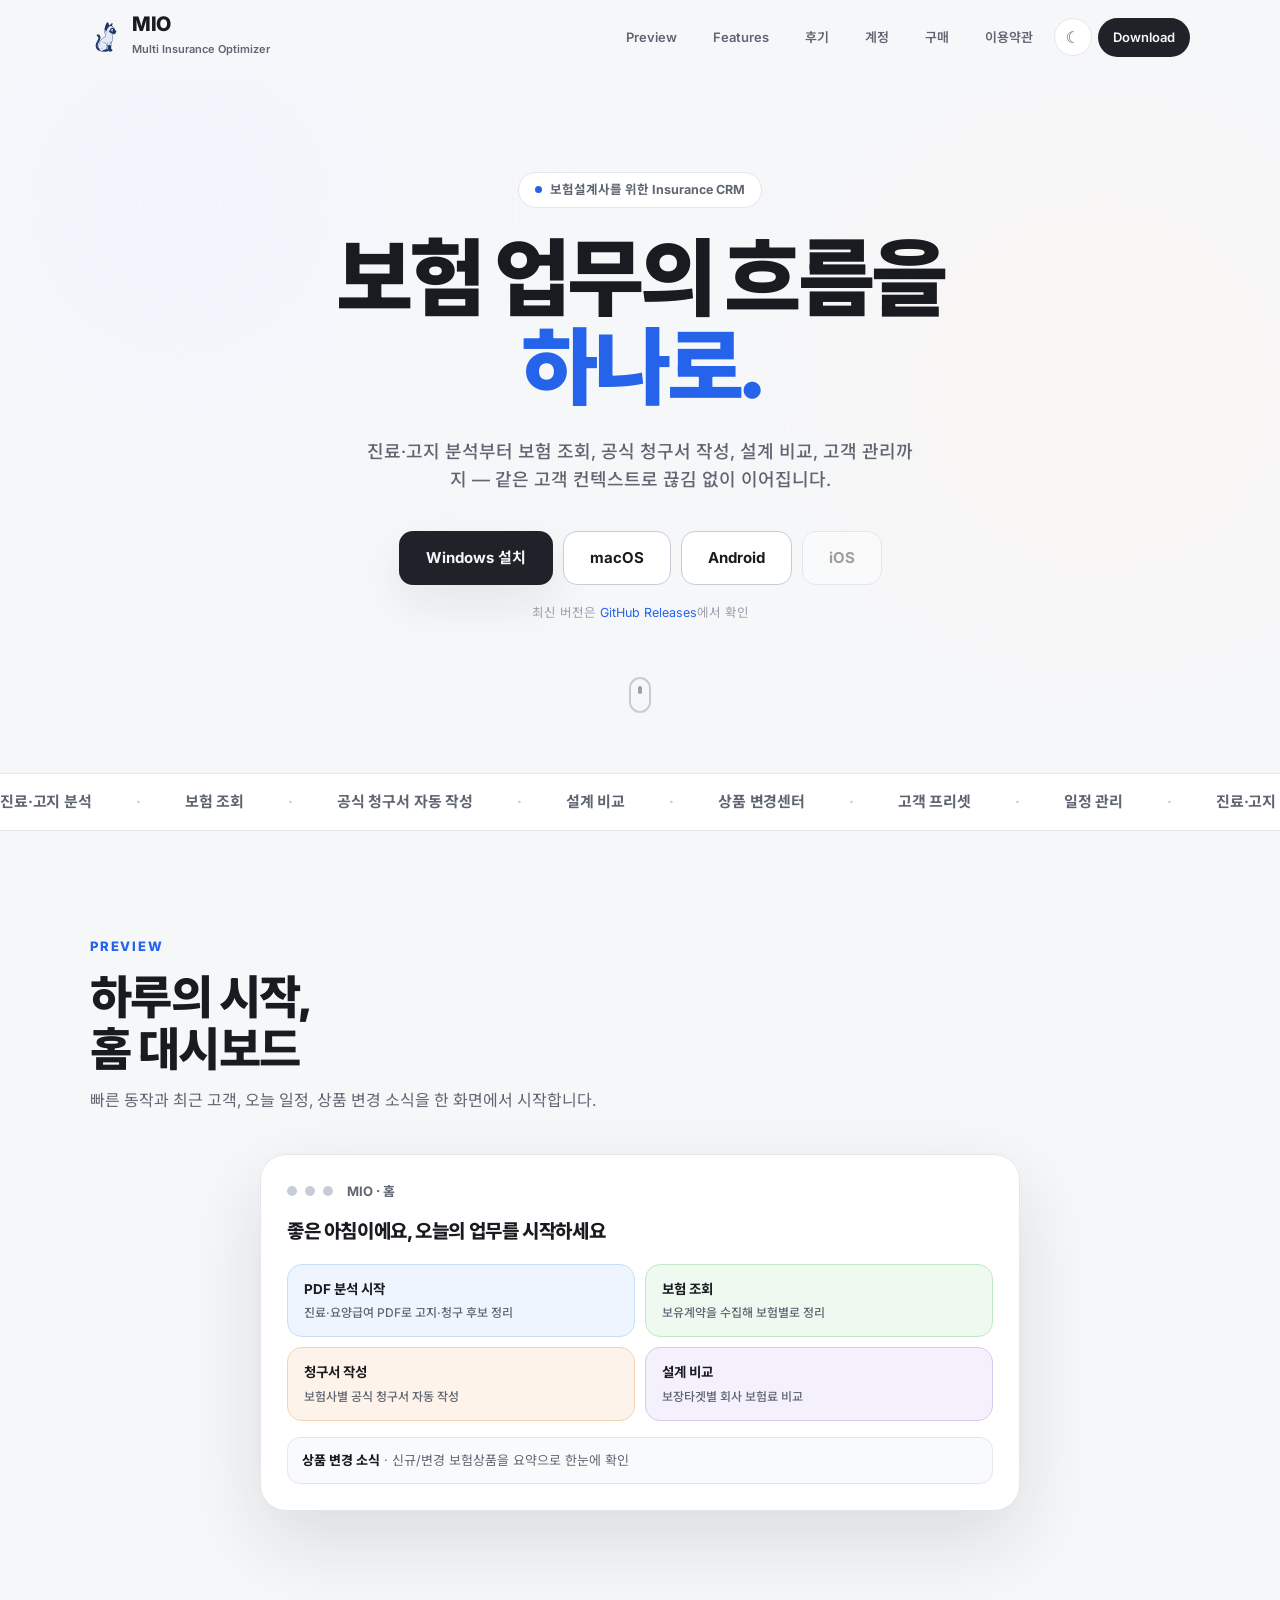
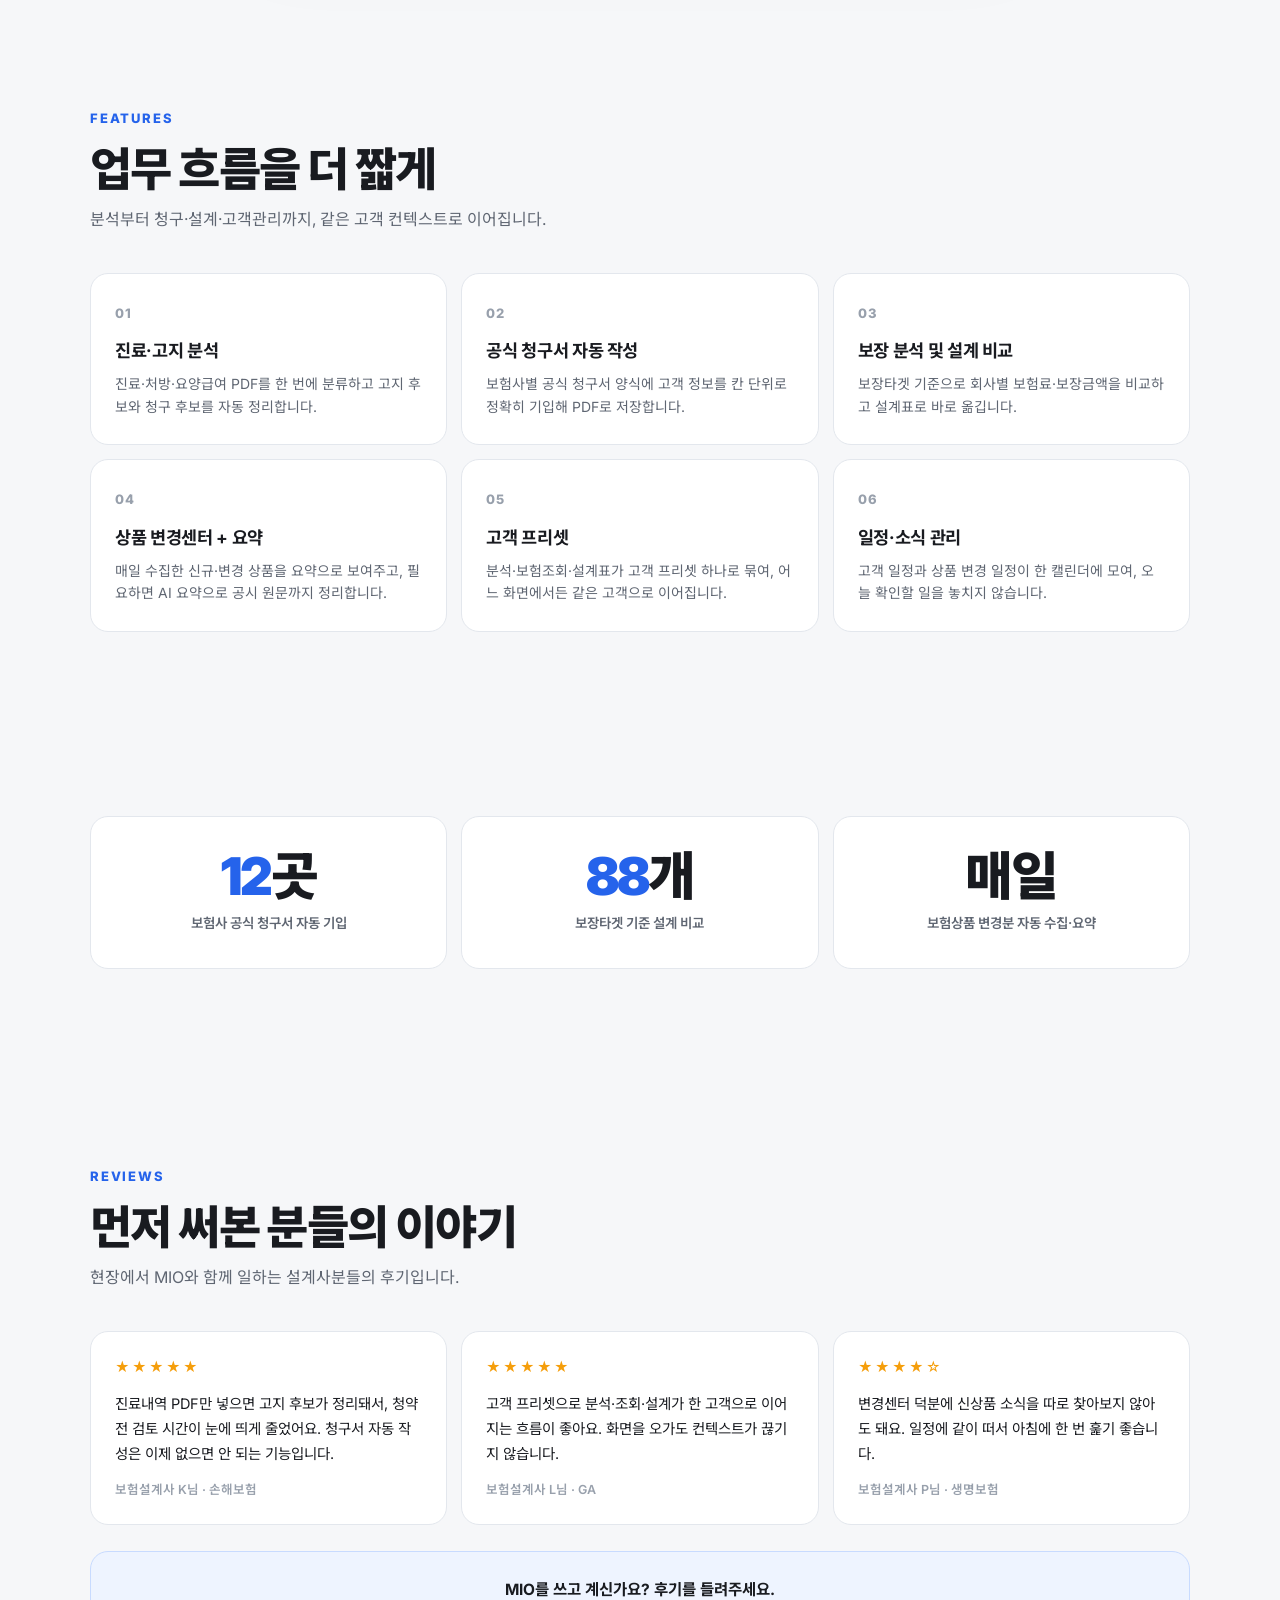
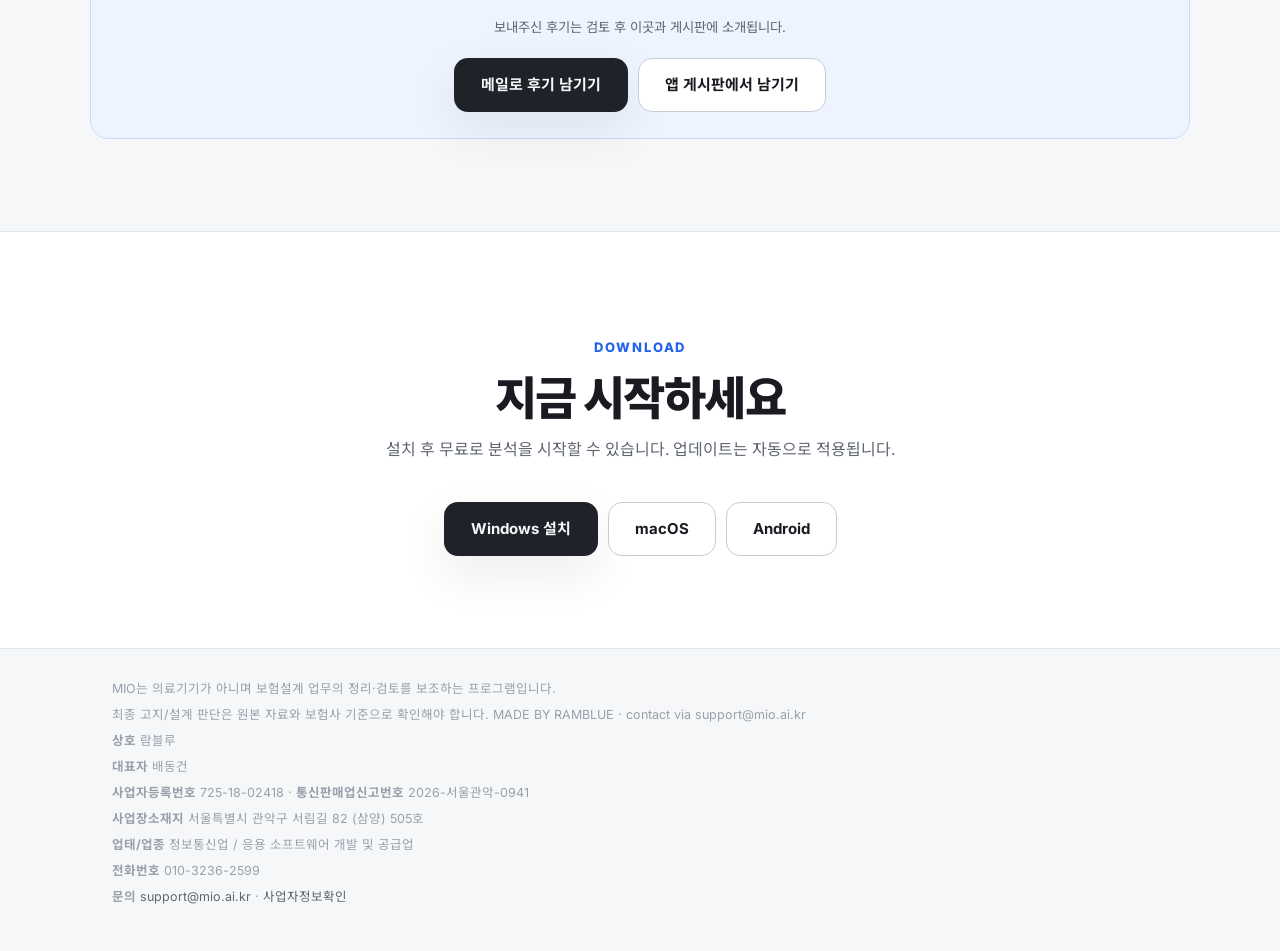
==== index.html @ 1242fa7c "Publish theme-aware MIO pages Constraint: Public GitHub Pages is served from the updates repository " ====
<!doctype html>
<html lang="ko">
<head>
  <meta charset="utf-8" />
  <meta name="viewport" content="width=device-width, initial-scale=1" />
  <title>MIO | Insurance CRM</title>
  <meta name="description" content="MIO는 고지 검토, 보험 설계, 보장 비교, 청구서 작성, 고객 관리를 하나의 흐름으로 연결합니다." />
  <meta name="theme-color" content="#f6f7f9" />
  <link rel="icon" href="assets/mio-cat.png" />
  <link rel="preconnect" href="https://fonts.googleapis.com">
  <link rel="preconnect" href="https://fonts.gstatic.com" crossorigin>
  <link href="https://fonts.googleapis.com/css2?family=Inter:wght@400;500;600;700;800;900&family=Noto+Sans+KR:wght@400;500;600;700;800;900&display=swap" rel="stylesheet">
  <script src="assets/mio-theme.js"></script>
  <style>
    :root {
      color-scheme: light;
      --bg: #f6f7f9;
      --surface: #ffffff;
      --surface2: #f9fafc;
      --line: #e3e7ed;
      --line2: #c6cdd7;
      --ink: #191b20;
      --muted: #5f6672;
      --faint: #98a0ac;
      --accent: #2563eb;
      --accent-soft: #eef4ff;
      --accent-border: #c8dbff;
      --charcoal: #1f2329;
      --charcoal-2: #343a44;
      --hero-warm: #fdf3ea;
      --mini-b1-bg: #eff5fe;
      --mini-b1-line: #c9ddf8;
      --mini-b2-bg: #eefaf0;
      --mini-b2-line: #bfe8c8;
      --mini-b3-bg: #fdf3ea;
      --mini-b3-line: #f3d3b3;
      --mini-b4-bg: #f5f1fc;
      --mini-b4-line: #d8c9f0;
      --shadow: 0 18px 48px rgba(25, 27, 32, .08);
      --shadow-lg: 0 30px 80px rgba(25, 27, 32, .12);
    }
    :root[data-theme="dark"] {
      color-scheme: dark;
      --bg: #141311;
      --surface: #1d1c19;
      --surface2: #232220;
      --line: #383631;
      --line2: #4a473f;
      --ink: #f0eee7;
      --muted: #a6a298;
      --faint: #807c72;
      --accent: #7aa7f9;
      --accent-soft: #1d2b47;
      --accent-border: #2f4a7d;
      --charcoal: #e9e7e0;
      --charcoal-2: #f5f4ef;
      --hero-warm: #36281a;
      --mini-b1-bg: #1e2c45;
      --mini-b1-line: #31518a;
      --mini-b2-bg: #1d3324;
      --mini-b2-line: #2f5c3c;
      --mini-b3-bg: #3a2b1c;
      --mini-b3-line: #6b4a26;
      --mini-b4-bg: #2b2440;
      --mini-b4-line: #483a6e;
      --shadow: 0 18px 48px rgba(0, 0, 0, .42);
      --shadow-lg: 0 30px 80px rgba(0, 0, 0, .5);
    }
    @media (prefers-color-scheme: dark) {
      :root:not([data-theme="light"]) {
        color-scheme: dark;
        --bg: #141311;
        --surface: #1d1c19;
        --surface2: #232220;
        --line: #383631;
        --line2: #4a473f;
        --ink: #f0eee7;
        --muted: #a6a298;
        --faint: #807c72;
        --accent: #7aa7f9;
        --accent-soft: #1d2b47;
        --accent-border: #2f4a7d;
        --charcoal: #e9e7e0;
        --charcoal-2: #f5f4ef;
        --hero-warm: #36281a;
        --mini-b1-bg: #1e2c45;
        --mini-b1-line: #31518a;
        --mini-b2-bg: #1d3324;
        --mini-b2-line: #2f5c3c;
        --mini-b3-bg: #3a2b1c;
        --mini-b3-line: #6b4a26;
        --mini-b4-bg: #2b2440;
        --mini-b4-line: #483a6e;
        --shadow: 0 18px 48px rgba(0, 0, 0, .42);
        --shadow-lg: 0 30px 80px rgba(0, 0, 0, .5);
      }
    }
    * { box-sizing: border-box; }
    html { scroll-behavior: smooth; }
    body {
      margin: 0;
      background: var(--bg);
      color: var(--ink);
      font-family: "Inter", "Noto Sans KR", ui-sans-serif, system-ui, -apple-system, "Segoe UI", sans-serif;
      line-height: 1.6;
      overflow-x: hidden;
    }
    .wrap { max-width: 1100px; margin: 0 auto; padding: 0 22px; }
    a { color: inherit; text-decoration: none; }
    .sr-only { position: absolute; width: 1px; height: 1px; overflow: hidden; clip: rect(0 0 0 0); }

    /* ---------- sticky nav ---------- */
    .nav-shell { position: sticky; top: 0; z-index: 50; backdrop-filter: blur(14px); background: color-mix(in srgb, var(--bg) 82%, transparent); border-bottom: 1px solid transparent; transition: border-color .25s ease; }
    .nav-shell.scrolled { border-color: var(--line); }
    .nav { display: flex; align-items: center; gap: 6px; padding: 14px 0; }
    .brand { display: flex; align-items: center; gap: 10px; margin-right: auto; }
    .brand img { width: 32px; height: 32px; border-radius: 9px; }
    .brand b { font-size: 20px; letter-spacing: -.5px; font-weight: 800; display: block; line-height: 1.05; }
    .brand small { color: var(--muted); font-size: 11px; font-weight: 600; }
    .pill { padding: 8px 14px; border-radius: 999px; font-size: 13px; font-weight: 600; color: var(--muted); border: 1px solid transparent; transition: all .15s ease; }
    .pill:hover { background: var(--surface); color: var(--ink); border-color: var(--line); }
    .pill.cta { background: var(--charcoal); color: var(--bg); }
    .pill.cta:hover { background: var(--charcoal-2); color: var(--bg); border-color: transparent; }
    .theme-toggle {
      display: inline-grid; place-items: center; width: 38px; height: 38px; border-radius: 999px;
      border: 1px solid var(--line); background: var(--surface); color: var(--muted);
      font: inherit; font-size: 16px; line-height: 1; cursor: pointer;
      transition: transform .15s ease, border-color .15s ease, color .15s ease, background .15s ease;
    }
    .theme-toggle:hover { transform: translateY(-1px); border-color: var(--accent); color: var(--accent); }
    .theme-toggle-sun { display: none; }
    .theme-toggle-moon { display: inline; }
    :root[data-theme-resolved="dark"] .theme-toggle-sun { display: inline; }
    :root[data-theme-resolved="dark"] .theme-toggle-moon { display: none; }

    /* ---------- hero ---------- */
    .hero { position: relative; padding: 96px 0 60px; text-align: center; }
    .hero::before, .hero::after {
      content: ""; position: absolute; border-radius: 999px; filter: blur(90px); opacity: .5; pointer-events: none; z-index: -1;
    }
    .hero::before { width: 420px; height: 420px; background: var(--accent-soft); top: -80px; left: -120px; }
    .hero::after { width: 380px; height: 380px; background: var(--hero-warm); right: -100px; top: 120px; }
    .eyebrow {
      display: inline-flex; align-items: center; gap: 8px; padding: 7px 16px; border-radius: 999px;
      background: var(--surface); border: 1px solid var(--line); color: var(--muted); font-size: 12.5px; font-weight: 700;
      margin-bottom: 26px;
    }
    .eyebrow .dot { width: 7px; height: 7px; border-radius: 999px; background: var(--accent); }
    .hero h1 {
      margin: 0; font-size: clamp(44px, 7.6vw, 84px); line-height: 1.06; letter-spacing: -.045em; font-weight: 900;
    }
    .hero h1 .accent { color: var(--accent); }
    .hero .sub { margin: 26px auto 0; max-width: 560px; color: var(--muted); font-size: clamp(15px, 2vw, 18px); font-weight: 500; }
    .cta-row { display: flex; flex-wrap: wrap; gap: 10px; justify-content: center; margin-top: 36px; }
    .btn {
      display: inline-flex; align-items: center; gap: 8px; padding: 14px 26px; border-radius: 14px;
      font-weight: 700; font-size: 15px; border: 1px solid transparent;
      transition: transform .15s ease, background .15s ease, border-color .15s ease, color .15s ease, box-shadow .15s ease;
    }
    .btn:hover { transform: translateY(-2px); }
    .btn:active { transform: translateY(0); }
    .btn.primary { background: var(--charcoal); color: var(--bg); box-shadow: var(--shadow); }
    .btn.primary:hover { background: var(--charcoal-2); }
    .btn.secondary { background: var(--surface); color: var(--ink); border-color: var(--line2); }
    .btn.secondary:hover { border-color: var(--accent); color: var(--accent); }
    .btn.disabled { opacity: .4; pointer-events: none; }
    .version { margin-top: 18px; font-size: 12.5px; color: var(--faint); }
    .version a { color: var(--accent); }
    .scroll-hint { margin: 54px auto 0; width: 22px; height: 36px; border: 2px solid var(--line2); border-radius: 12px; position: relative; }
    .scroll-hint::after { content: ""; position: absolute; left: 50%; top: 7px; width: 4px; height: 8px; margin-left: -2px; border-radius: 4px; background: var(--faint); animation: scrollnudge 1.8s ease-in-out infinite; }
    @keyframes scrollnudge { 0%, 100% { transform: translateY(0); opacity: 1; } 60% { transform: translateY(10px); opacity: .2; } }

    /* ---------- marquee ---------- */
    .marquee { border-block: 1px solid var(--line); padding: 16px 0; overflow: hidden; background: var(--surface); }
    .marquee-track { display: flex; gap: 44px; width: max-content; animation: marquee 26s linear infinite; }
    .marquee span { font-size: 15px; font-weight: 700; color: var(--muted); white-space: nowrap; letter-spacing: -.01em; }
    .marquee span::after { content: "·"; margin-left: 44px; color: var(--line2); }
    @keyframes marquee { to { transform: translateX(-50%); } }

    /* ---------- preview ---------- */
    .section { padding: 92px 0; }
    .kicker { font-size: 13px; font-weight: 800; color: var(--accent); letter-spacing: .14em; text-transform: uppercase; margin-bottom: 14px; }
    .section h2 { margin: 0 0 12px; font-size: clamp(30px, 4.4vw, 46px); letter-spacing: -.035em; line-height: 1.14; font-weight: 850; }
    .section .lede { margin: 0 0 40px; color: var(--muted); font-size: 16px; max-width: 600px; }
    .preview-card {
      background: var(--surface); border: 1px solid var(--line); border-radius: 26px;
      box-shadow: var(--shadow-lg); padding: 26px; display: grid; gap: 16px;
      max-width: 760px; margin: 0 auto;
      transition: transform .4s cubic-bezier(.2,.8,.2,1);
    }
    .preview-card:hover { transform: translateY(-6px) rotate(-.3deg); }
    .preview-head { display: flex; align-items: center; gap: 8px; }
    .preview-head .dot { width: 10px; height: 10px; border-radius: 999px; background: var(--line2); }
    .preview-head .title { margin-left: 6px; font-size: 13px; font-weight: 700; color: var(--muted); }
    .preview-greeting { font-size: 19px; font-weight: 800; letter-spacing: -.02em; }
    .preview-grid { display: grid; grid-template-columns: 1fr 1fr; gap: 10px; }
    @media (max-width: 620px) { .preview-grid { grid-template-columns: 1fr; } }
    .mini-card { border-radius: 15px; border: 1px solid var(--line); padding: 14px 16px; font-size: 13.5px; font-weight: 700; background: var(--surface2); }
    .mini-card span { display: block; margin-top: 3px; font-size: 12px; font-weight: 500; color: var(--muted); }
    .mini-card.b1 { background: var(--mini-b1-bg); border-color: var(--mini-b1-line); }
    .mini-card.b2 { background: var(--mini-b2-bg); border-color: var(--mini-b2-line); }
    .mini-card.b3 { background: var(--mini-b3-bg); border-color: var(--mini-b3-line); }
    .mini-card.b4 { background: var(--mini-b4-bg); border-color: var(--mini-b4-line); }
    .preview-news { border-radius: 13px; border: 1px solid var(--line); background: var(--surface2); padding: 12px 14px; font-size: 13px; color: var(--muted); }
    .preview-news b { color: var(--ink); font-weight: 750; }

    /* ---------- features ---------- */
    .grid { display: grid; grid-template-columns: repeat(3, 1fr); gap: 14px; }
    @media (max-width: 880px) { .grid { grid-template-columns: 1fr; } }
    .card {
      background: var(--surface); border: 1px solid var(--line); border-radius: 18px; padding: 26px 24px;
      transition: border-color .2s ease, transform .25s ease, box-shadow .25s ease;
    }
    .card:hover { border-color: var(--accent-border); transform: translateY(-5px); box-shadow: var(--shadow); }
    .card .num { font-size: 13px; font-weight: 800; color: var(--faint); letter-spacing: .08em; }
    .card h3 { margin: 12px 0 8px; font-size: 17.5px; letter-spacing: -.02em; }
    .card p { margin: 0; color: var(--muted); font-size: 14px; }

    /* ---------- stats ---------- */
    .stats { display: grid; grid-template-columns: repeat(3, 1fr); gap: 14px; text-align: center; }
    @media (max-width: 720px) { .stats { grid-template-columns: 1fr; } }
    .stat { background: var(--surface); border: 1px solid var(--line); border-radius: 18px; padding: 34px 20px; }
    .stat b { display: block; font-size: clamp(36px, 5vw, 52px); font-weight: 900; letter-spacing: -.04em; line-height: 1; }
    .stat b em { font-style: normal; color: var(--accent); }
    .stat span { display: block; margin-top: 10px; color: var(--muted); font-size: 13.5px; font-weight: 600; }

    /* ---------- reviews ---------- */
    .reviews { display: grid; grid-template-columns: repeat(3, 1fr); gap: 14px; }
    @media (max-width: 880px) { .reviews { grid-template-columns: 1fr; } }
    .review {
      background: var(--surface); border: 1px solid var(--line); border-radius: 18px; padding: 24px;
      display: flex; flex-direction: column; gap: 14px;
      transition: transform .25s ease, border-color .2s ease;
    }
    .review:hover { transform: translateY(-4px); border-color: var(--accent-border); }
    .review .stars { color: #f59e0b; font-size: 14px; letter-spacing: 2px; }
    .review p { margin: 0; font-size: 14.5px; line-height: 1.7; }
    .review .who { margin-top: auto; color: var(--faint); font-size: 12.5px; font-weight: 600; }
    .review-cta {
      margin-top: 26px; display: flex; flex-wrap: wrap; gap: 10px; align-items: center; justify-content: center;
      background: var(--accent-soft); border: 1px solid var(--accent-border); border-radius: 18px; padding: 26px;
      text-align: center;
    }
    .review-cta p { width: 100%; margin: 0 0 4px; font-weight: 700; font-size: 15.5px; }
    .review-cta small { width: 100%; color: var(--muted); margin-bottom: 10px; }

    /* ---------- download ---------- */
    .download { text-align: center; background: var(--surface); border-block: 1px solid var(--line); }

    footer { padding: 30px 0 44px; }
    .foot { display: grid; gap: 6px; color: var(--faint); font-size: 12.5px; }
    .foot a { color: var(--muted); }
    .foot a:hover { color: var(--accent); }

    /* ---------- scroll reveal ---------- */
    .reveal { opacity: 0; transform: translateY(26px); transition: opacity .7s cubic-bezier(.2,.7,.2,1), transform .7s cubic-bezier(.2,.7,.2,1); transition-delay: var(--d, 0s); }
    .reveal.shown { opacity: 1; transform: none; }
    @media (prefers-reduced-motion: reduce) {
      .reveal { opacity: 1; transform: none; transition: none; }
      .marquee-track { animation: none; }
      .scroll-hint::after { animation: none; }
      html { scroll-behavior: auto; }
    }
  </style>
</head>
<body>
  <div class="nav-shell" id="navShell">
    <nav class="nav wrap" aria-label="주요 메뉴">
      <div class="brand">
        <img src="assets/mio-cat.png" alt="MIO 아이콘" />
        <div><b>MIO</b><small>Multi Insurance Optimizer</small></div>
      </div>
      <a class="pill" href="#preview">Preview</a>
      <a class="pill" href="#features">Features</a>
      <a class="pill" href="#reviews">후기</a>
      <a class="pill" href="account/">계정</a>
      <a class="pill" href="purchase/">구매</a>
      <a class="pill" href="terms/">이용약관</a>
      <button class="theme-toggle" type="button" data-theme-toggle aria-label="테마 전환" title="테마 전환"><span class="theme-toggle-sun" aria-hidden="true">☀</span><span class="theme-toggle-moon" aria-hidden="true">☾</span></button>
      <a class="pill cta" href="#download">Download</a>
    </nav>
  </div>

  <header class="hero wrap">
    <div class="eyebrow reveal"><span class="dot"></span>보험설계사를 위한 Insurance CRM</div>
    <h1 class="reveal" style="--d:.08s">보험 업무의 흐름을<br/><span class="accent">하나로.</span></h1>
    <p class="sub reveal" style="--d:.16s">진료·고지 분석부터 보험 조회, 공식 청구서 작성, 설계 비교, 고객 관리까지 —
      같은 고객 컨텍스트로 끊김 없이 이어집니다.</p>
    <div class="cta-row reveal" style="--d:.24s" aria-label="설치 버튼">
      <a id="winDownload" class="btn primary" href="https://github.com/donggeonbae/multi-insurance-optimizer-updates/releases/latest/download/MIO_Setup.exe">Windows 설치</a>
      <a id="macDownload" class="btn secondary" href="https://github.com/donggeonbae/multi-insurance-optimizer-updates/releases/latest/download/MIO_macOS_Setup_v1.6.0.pkg">macOS</a>
      <a id="androidDownload" class="btn secondary" href="https://github.com/donggeonbae/multi-insurance-optimizer-updates/releases/latest/download/MIO_Android_v1.7.1.apk" aria-label="Android 앱 설치" title="Android 앱 설치">Android</a>
      <a id="iosDownload" class="btn secondary disabled" href="#" aria-disabled="true" aria-label="iOS 앱 준비중" title="iOS 앱은 준비 중입니다">iOS<span class="sr-only">iOS 앱 준비중</span></a>
    </div>
    <p class="version reveal" style="--d:.3s" id="versionLabel">최신 버전 확인 중…</p>
    <div class="scroll-hint reveal" style="--d:.4s" aria-hidden="true"></div>
  </header>

  <div class="marquee" aria-hidden="true">
    <div class="marquee-track" id="marqueeTrack">
      <span>진료·고지 분석</span><span>보험 조회</span><span>공식 청구서 자동 작성</span><span>설계 비교</span><span>상품 변경센터</span><span>고객 프리셋</span><span>일정 관리</span>
    </div>
  </div>

  <section class="section wrap" id="preview">
    <p class="kicker reveal">Preview</p>
    <h2 class="reveal" style="--d:.06s">하루의 시작,<br/>홈 대시보드</h2>
    <p class="lede reveal" style="--d:.12s">빠른 동작과 최근 고객, 오늘 일정, 상품 변경 소식을 한 화면에서 시작합니다.</p>
    <div class="preview-card reveal" style="--d:.18s" aria-hidden="true">
      <div class="preview-head">
        <span class="dot"></span><span class="dot"></span><span class="dot"></span>
        <span class="title">MIO · 홈</span>
      </div>
      <div class="preview-greeting">좋은 아침이에요, 오늘의 업무를 시작하세요</div>
      <div class="preview-grid">
        <div class="mini-card b1">PDF 분석 시작<span>진료·요양급여 PDF로 고지·청구 후보 정리</span></div>
        <div class="mini-card b2">보험 조회<span>보유계약을 수집해 보험별로 정리</span></div>
        <div class="mini-card b3">청구서 작성<span>보험사별 공식 청구서 자동 작성</span></div>
        <div class="mini-card b4">설계 비교<span>보장타겟별 회사 보험료 비교</span></div>
      </div>
      <div class="preview-news"><b>상품 변경 소식</b> · 신규/변경 보험상품을 요약으로 한눈에 확인</div>
    </div>
  </section>

  <section class="section wrap" id="features">
    <p class="kicker reveal">Features</p>
    <h2 class="reveal" style="--d:.06s">업무 흐름을 더 짧게</h2>
    <p class="lede reveal" style="--d:.12s">분석부터 청구·설계·고객관리까지, 같은 고객 컨텍스트로 이어집니다.</p>
    <div class="grid">
      <article class="card reveal">
        <span class="num">01</span>
        <h3>진료·고지 분석</h3>
        <p>진료·처방·요양급여 PDF를 한 번에 분류하고 고지 후보와 청구 후보를 자동 정리합니다.</p>
      </article>
      <article class="card reveal" style="--d:.08s">
        <span class="num">02</span>
        <h3>공식 청구서 자동 작성</h3>
        <p>보험사별 공식 청구서 양식에 고객 정보를 칸 단위로 정확히 기입해 PDF로 저장합니다.</p>
      </article>
      <article class="card reveal" style="--d:.16s">
        <span class="num">03</span>
        <h3>보장 분석 및 설계 비교</h3>
        <p>보장타겟 기준으로 회사별 보험료·보장금액을 비교하고 설계표로 바로 옮깁니다.</p>
      </article>
      <article class="card reveal">
        <span class="num">04</span>
        <h3>상품 변경센터 + 요약</h3>
        <p>매일 수집한 신규·변경 상품을 요약으로 보여주고, 필요하면 AI 요약으로 공시 원문까지 정리합니다.</p>
      </article>
      <article class="card reveal" style="--d:.08s">
        <span class="num">05</span>
        <h3>고객 프리셋</h3>
        <p>분석·보험조회·설계표가 고객 프리셋 하나로 묶여, 어느 화면에서든 같은 고객으로 이어집니다.</p>
      </article>
      <article class="card reveal" style="--d:.16s">
        <span class="num">06</span>
        <h3>일정·소식 관리</h3>
        <p>고객 일정과 상품 변경 일정이 한 캘린더에 모여, 오늘 확인할 일을 놓치지 않습니다.</p>
      </article>
    </div>
  </section>

  <section class="section wrap">
    <div class="stats">
      <div class="stat reveal"><b><em data-count="12">0</em>곳</b><span>보험사 공식 청구서 자동 기입</span></div>
      <div class="stat reveal" style="--d:.1s"><b><em data-count="89">0</em>개</b><span>보장타겟 기준 설계 비교</span></div>
      <div class="stat reveal" style="--d:.2s"><b>매일</b><span>보험상품 변경분 자동 수집·요약</span></div>
    </div>
  </section>

  <section class="section wrap" id="reviews">
    <p class="kicker reveal">Reviews</p>
    <h2 class="reveal" style="--d:.06s">먼저 써본 분들의 이야기</h2>
    <p class="lede reveal" style="--d:.12s">현장에서 MIO와 함께 일하는 설계사분들의 후기입니다.</p>
    <div class="reviews">
      <article class="review reveal">
        <div class="stars" aria-label="별점 5점">★★★★★</div>
        <p>진료내역 PDF만 넣으면 고지 후보가 정리돼서, 청약 전 검토 시간이 눈에 띄게 줄었어요. 청구서 자동 작성은 이제 없으면 안 되는 기능입니다.</p>
        <div class="who">보험설계사 K님 · 손해보험</div>
      </article>
      <article class="review reveal" style="--d:.08s">
        <div class="stars" aria-label="별점 5점">★★★★★</div>
        <p>고객 프리셋으로 분석·조회·설계가 한 고객으로 이어지는 흐름이 좋아요. 화면을 오가도 컨텍스트가 끊기지 않습니다.</p>
        <div class="who">보험설계사 L님 · GA</div>
      </article>
      <article class="review reveal" style="--d:.16s">
        <div class="stars" aria-label="별점 4점">★★★★☆</div>
        <p>변경센터 덕분에 신상품 소식을 따로 찾아보지 않아도 돼요. 일정에 같이 떠서 아침에 한 번 훑기 좋습니다.</p>
        <div class="who">보험설계사 P님 · 생명보험</div>
      </article>
    </div>
    <div class="review-cta reveal" style="--d:.1s">
      <p>MIO를 쓰고 계신가요? 후기를 들려주세요.</p>
      <small>보내주신 후기는 검토 후 이곳과 게시판에 소개됩니다.</small>
      <a class="btn primary" href="mailto:support@mio.ai.kr?subject=%5BMIO%20%ED%9B%84%EA%B8%B0%5D&body=MIO%20%EC%82%AC%EC%9A%A9%20%ED%9B%84%EA%B8%B0%EB%A5%BC%20%EB%82%A8%EA%B2%A8%EC%A3%BC%EC%84%B8%EC%9A%94.%0A%0A-%20%EB%B3%84%EC%A0%90(5%EC%A0%90%20%EB%A7%8C%EC%A0%90)%3A%20%0A-%20%EC%A2%8B%EC%95%98%EB%8D%98%20%EC%A0%90%3A%20%0A-%20%EC%95%84%EC%89%AC%EC%9A%B4%20%EC%A0%90%3A%20">메일로 후기 남기기</a>
      <a class="btn secondary" href="account/">앱 게시판에서 남기기</a>
    </div>
  </section>

  <section class="section download" id="download">
    <div class="wrap">
      <p class="kicker reveal">Download</p>
      <h2 class="reveal" style="--d:.06s">지금 시작하세요</h2>
      <p class="lede reveal" style="--d:.12s; margin-left:auto; margin-right:auto;">설치 후 무료로 분석을 시작할 수 있습니다. 업데이트는 자동으로 적용됩니다.</p>
      <div class="cta-row reveal" style="--d:.18s">
        <a class="btn primary" href="https://github.com/donggeonbae/multi-insurance-optimizer-updates/releases/latest/download/MIO_Setup.exe">Windows 설치</a>
        <a class="btn secondary" href="https://github.com/donggeonbae/multi-insurance-optimizer-updates/releases/latest/download/MIO_macOS_Setup_v1.6.0.pkg">macOS</a>
        <a class="btn secondary" href="https://github.com/donggeonbae/multi-insurance-optimizer-updates/releases/latest/download/MIO_Android_v1.7.1.apk">Android</a>
      </div>
    </div>
  </section>

  <footer>
    <div class="wrap foot">
      <span>MIO는 의료기기가 아니며 보험설계 업무의 정리·검토를 보조하는 프로그램입니다.</span>
      <span>최종 고지/설계 판단은 원본 자료와 보험사 기준으로 확인해야 합니다. MADE BY RAMBLUE · contact via support@mio.ai.kr</span>
      <span><strong>상호</strong> 람블루</span>
      <span><strong>대표자</strong> 배동건</span>
      <span><strong>사업자등록번호</strong> 725-18-02418 · <strong>통신판매업신고번호</strong> 2026-서울관악-0941</span>
      <span><strong>사업장소재지</strong> 서울특별시 관악구 서림길 82 (삼양) 505호</span>
      <span><strong>업태/업종</strong> 정보통신업 / 응용 소프트웨어 개발 및 공급업</span>
      <span><strong>전화번호</strong> 010-3236-2599</span>
      <span><strong>문의</strong> <a href="mailto:support@mio.ai.kr">support@mio.ai.kr</a> · <a href="https://www.ftc.go.kr/bizCommPop.do?wrkr_no=7251802418" target="_blank" rel="noopener">사업자정보확인</a></span>
    </div>
  </footer>

  <script>
    // sticky nav border on scroll
    const navShell = document.getElementById("navShell");
    addEventListener("scroll", () => navShell.classList.toggle("scrolled", scrollY > 8), { passive: true });

    // duplicate marquee content for a seamless loop
    const track = document.getElementById("marqueeTrack");
    track.innerHTML += track.innerHTML;

    // reveal on scroll
    const io = new IntersectionObserver((entries) => {
      for (const entry of entries) {
        if (entry.isIntersecting) { entry.target.classList.add("shown"); io.unobserve(entry.target); }
      }
    }, { threshold: 0.12 });
    document.querySelectorAll(".reveal").forEach((el) => io.observe(el));

    // count-up stats
    const counterIo = new IntersectionObserver((entries) => {
      for (const entry of entries) {
        if (!entry.isIntersecting) continue;
        counterIo.unobserve(entry.target);
        const el = entry.target;
        const target = Number(el.dataset.count || "0");
        const t0 = performance.now();
        const dur = 900;
        const tick = (t) => {
          const k = Math.min(1, (t - t0) / dur);
          el.textContent = String(Math.round(target * (1 - Math.pow(1 - k, 3))));
          if (k < 1) requestAnimationFrame(tick);
        };
        requestAnimationFrame(tick);
      }
    }, { threshold: 0.6 });
    document.querySelectorAll("[data-count]").forEach((el) => counterIo.observe(el));

    async function hydrateVersion() {
      try {
        const res = await fetch("https://github.com/donggeonbae/multi-insurance-optimizer-updates/releases/latest/download/update_manifest.json", { cache: "no-store" });
        if (!res.ok) throw new Error("manifest unavailable");
        const manifest = await res.json();
        document.getElementById("versionLabel").textContent = `최신 버전 v${manifest.version}`;
        if (manifest.installer_url) document.getElementById("winDownload").href = manifest.installer_url;
        if (manifest.mac_installer_url) document.getElementById("macDownload").href = manifest.mac_installer_url;
        if (manifest.android_apk_url) document.getElementById("androidDownload").href = manifest.android_apk_url;
        if (manifest.ios_app_url) {
          const iosDownload = document.getElementById("iosDownload");
          iosDownload.href = manifest.ios_app_url;
          iosDownload.setAttribute("aria-label", "iOS 앱 설치");
          iosDownload.title = "iOS 앱 설치";
          const iosLabel = iosDownload.querySelector(".sr-only");
          if (iosLabel) iosLabel.textContent = "iOS 앱 설치";
          iosDownload.classList.remove("disabled");
          iosDownload.removeAttribute("aria-disabled");
        }
      } catch (err) {
        document.getElementById("versionLabel").innerHTML = '최신 버전은 <a href="https://github.com/donggeonbae/multi-insurance-optimizer-updates/releases/latest">GitHub Releases</a>에서 확인';
      }
    }
    hydrateVersion();
  </script>
</body>
</html>
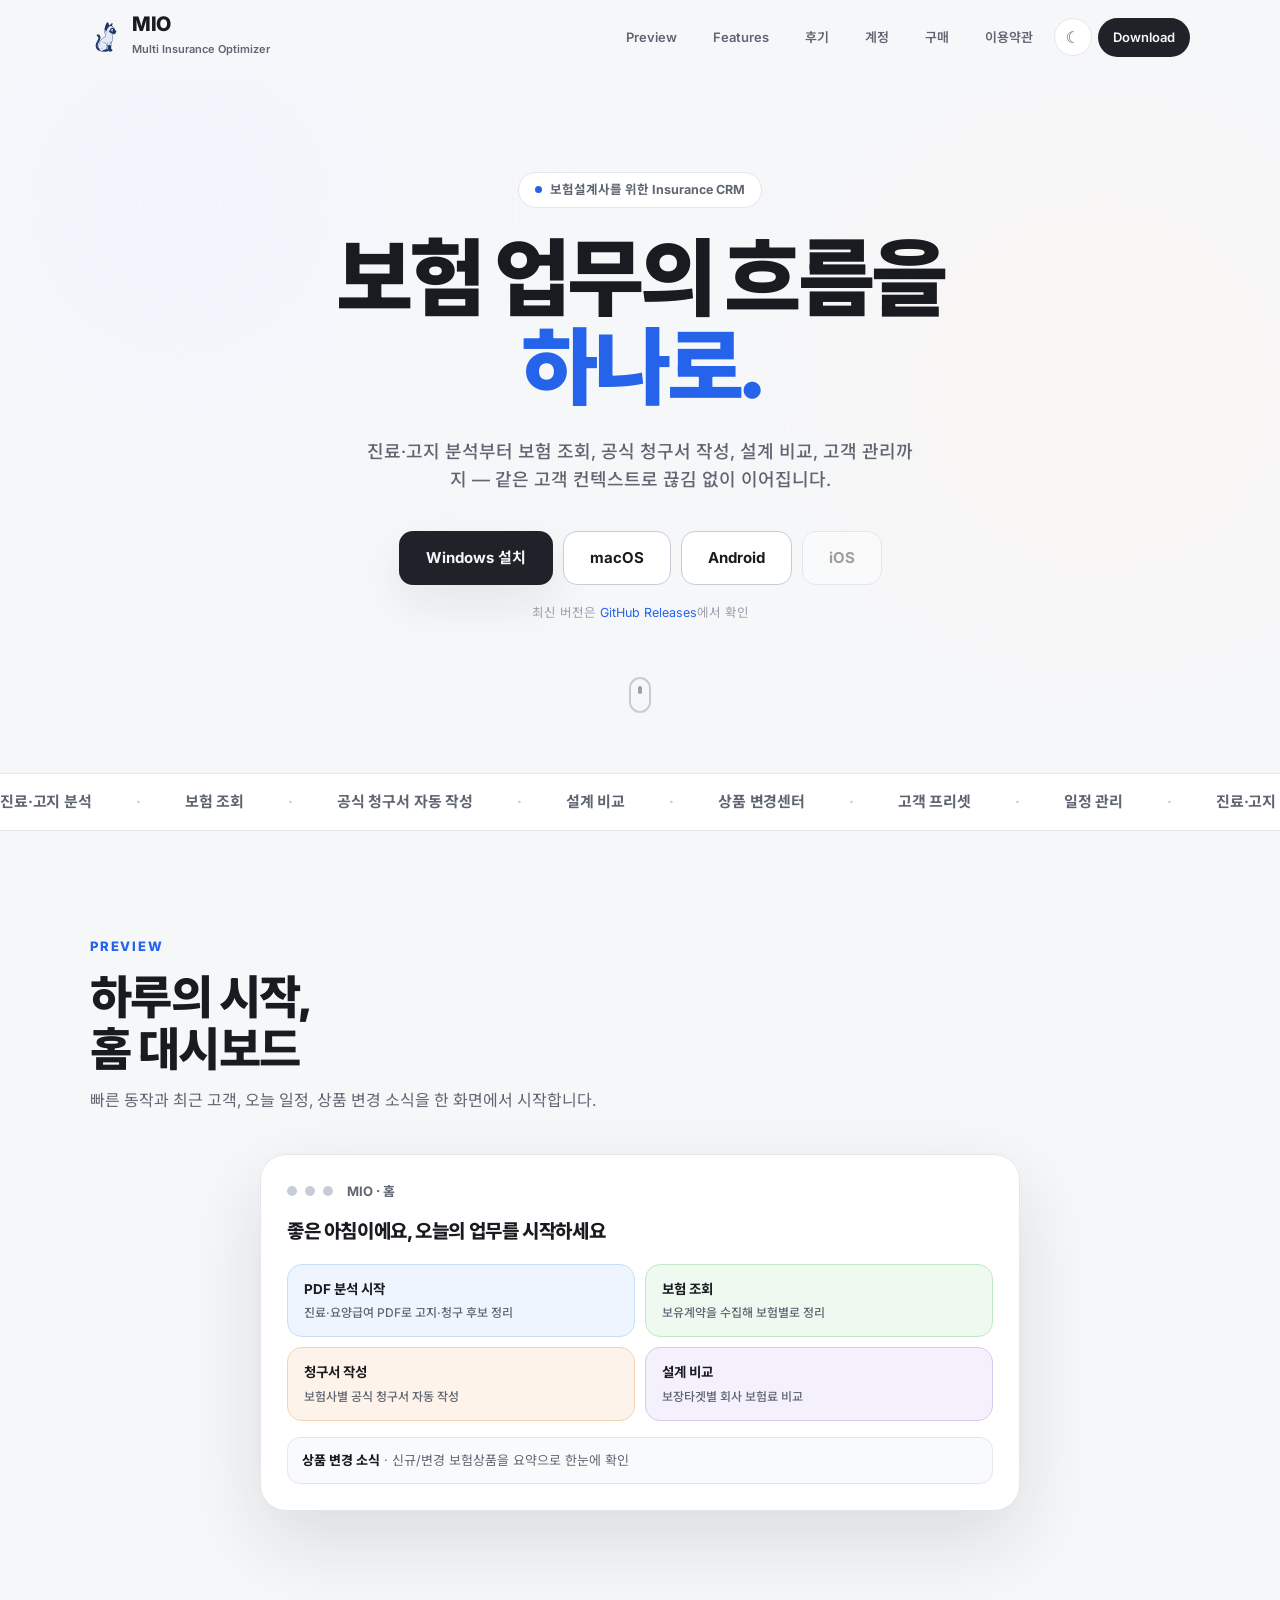
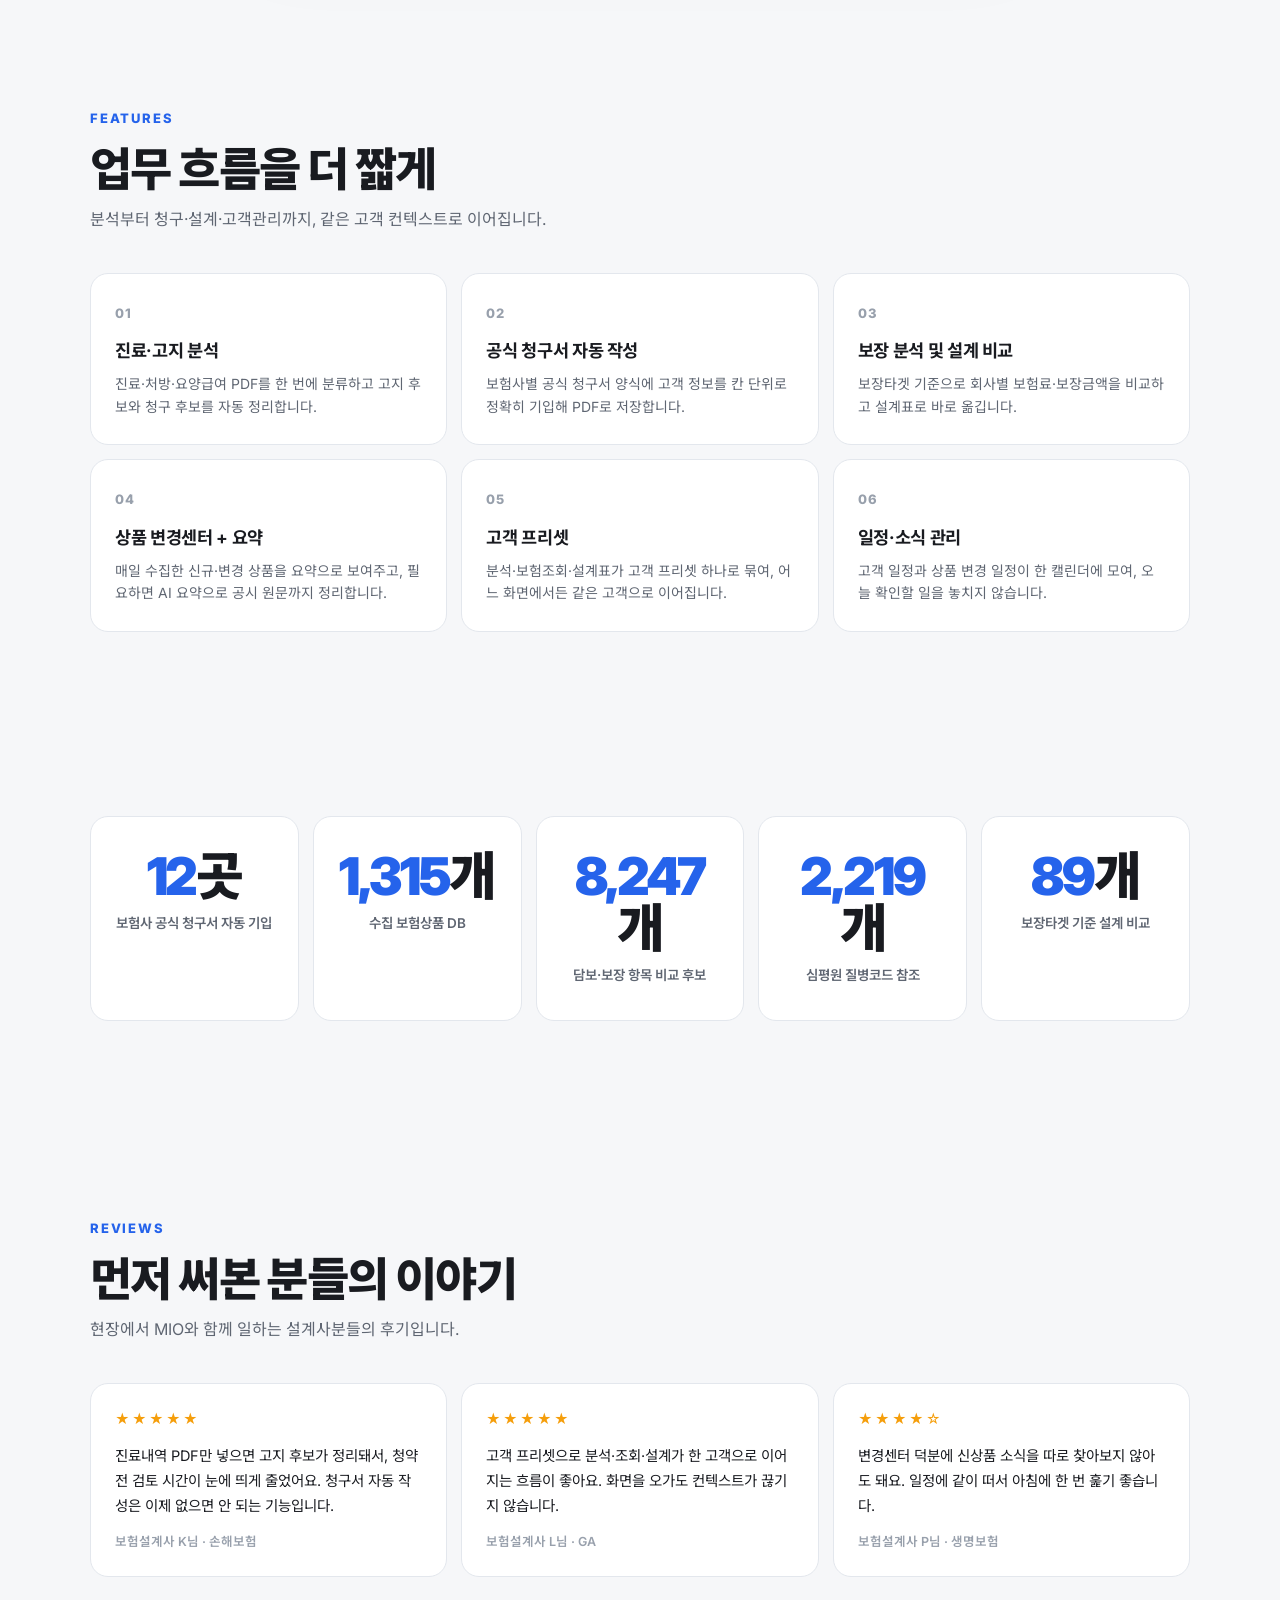
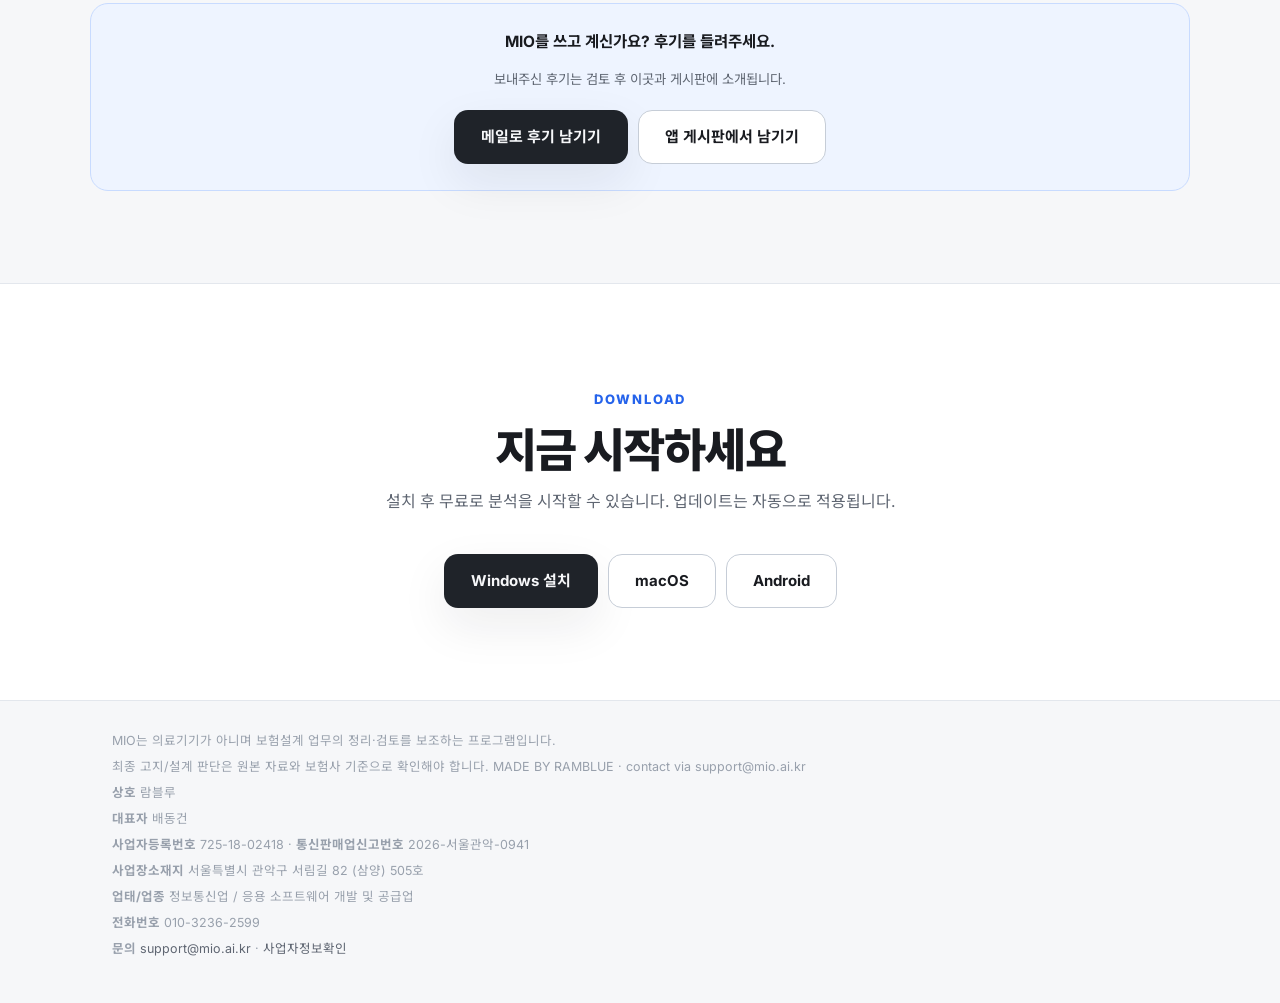
==== commit d73ac531: "Publish account and purchase page fixes Constraint: The custom domain is served from this public upd" ====
--- a/index.html
+++ b/index.html
@@ -217,7 +217,7 @@
     .card p { margin: 0; color: var(--muted); font-size: 14px; }
 
     /* ---------- stats ---------- */
-    .stats { display: grid; grid-template-columns: repeat(3, 1fr); gap: 14px; text-align: center; }
+    .stats { display: grid; grid-template-columns: repeat(auto-fit, minmax(180px, 1fr)); gap: 14px; text-align: center; }
     @media (max-width: 720px) { .stats { grid-template-columns: 1fr; } }
     .stat { background: var(--surface); border: 1px solid var(--line); border-radius: 18px; padding: 34px 20px; }
     .stat b { display: block; font-size: clamp(36px, 5vw, 52px); font-weight: 900; letter-spacing: -.04em; line-height: 1; }
@@ -363,8 +363,10 @@
   <section class="section wrap">
     <div class="stats">
       <div class="stat reveal"><b><em data-count="12">0</em>곳</b><span>보험사 공식 청구서 자동 기입</span></div>
-      <div class="stat reveal" style="--d:.1s"><b><em data-count="89">0</em>개</b><span>보장타겟 기준 설계 비교</span></div>
-      <div class="stat reveal" style="--d:.2s"><b>매일</b><span>보험상품 변경분 자동 수집·요약</span></div>
+      <div class="stat reveal" style="--d:.08s"><b><em data-count="1316">0</em>개</b><span>수집 보험상품 DB</span></div>
+      <div class="stat reveal" style="--d:.16s"><b><em data-count="8255">0</em>개</b><span>담보·보장 항목 비교 후보</span></div>
+      <div class="stat reveal" style="--d:.24s"><b><em data-count="2221">0</em>개</b><span>심평원 질병코드 참조</span></div>
+      <div class="stat reveal" style="--d:.32s"><b><em data-count="89">0</em>개</b><span>보장타겟 기준 설계 비교</span></div>
     </div>
   </section>
 
@@ -452,7 +454,7 @@
         const dur = 900;
         const tick = (t) => {
           const k = Math.min(1, (t - t0) / dur);
-          el.textContent = String(Math.round(target * (1 - Math.pow(1 - k, 3))));
+          el.textContent = Math.round(target * (1 - Math.pow(1 - k, 3))).toLocaleString("ko-KR");
           if (k < 1) requestAnimationFrame(tick);
         };
         requestAnimationFrame(tick);
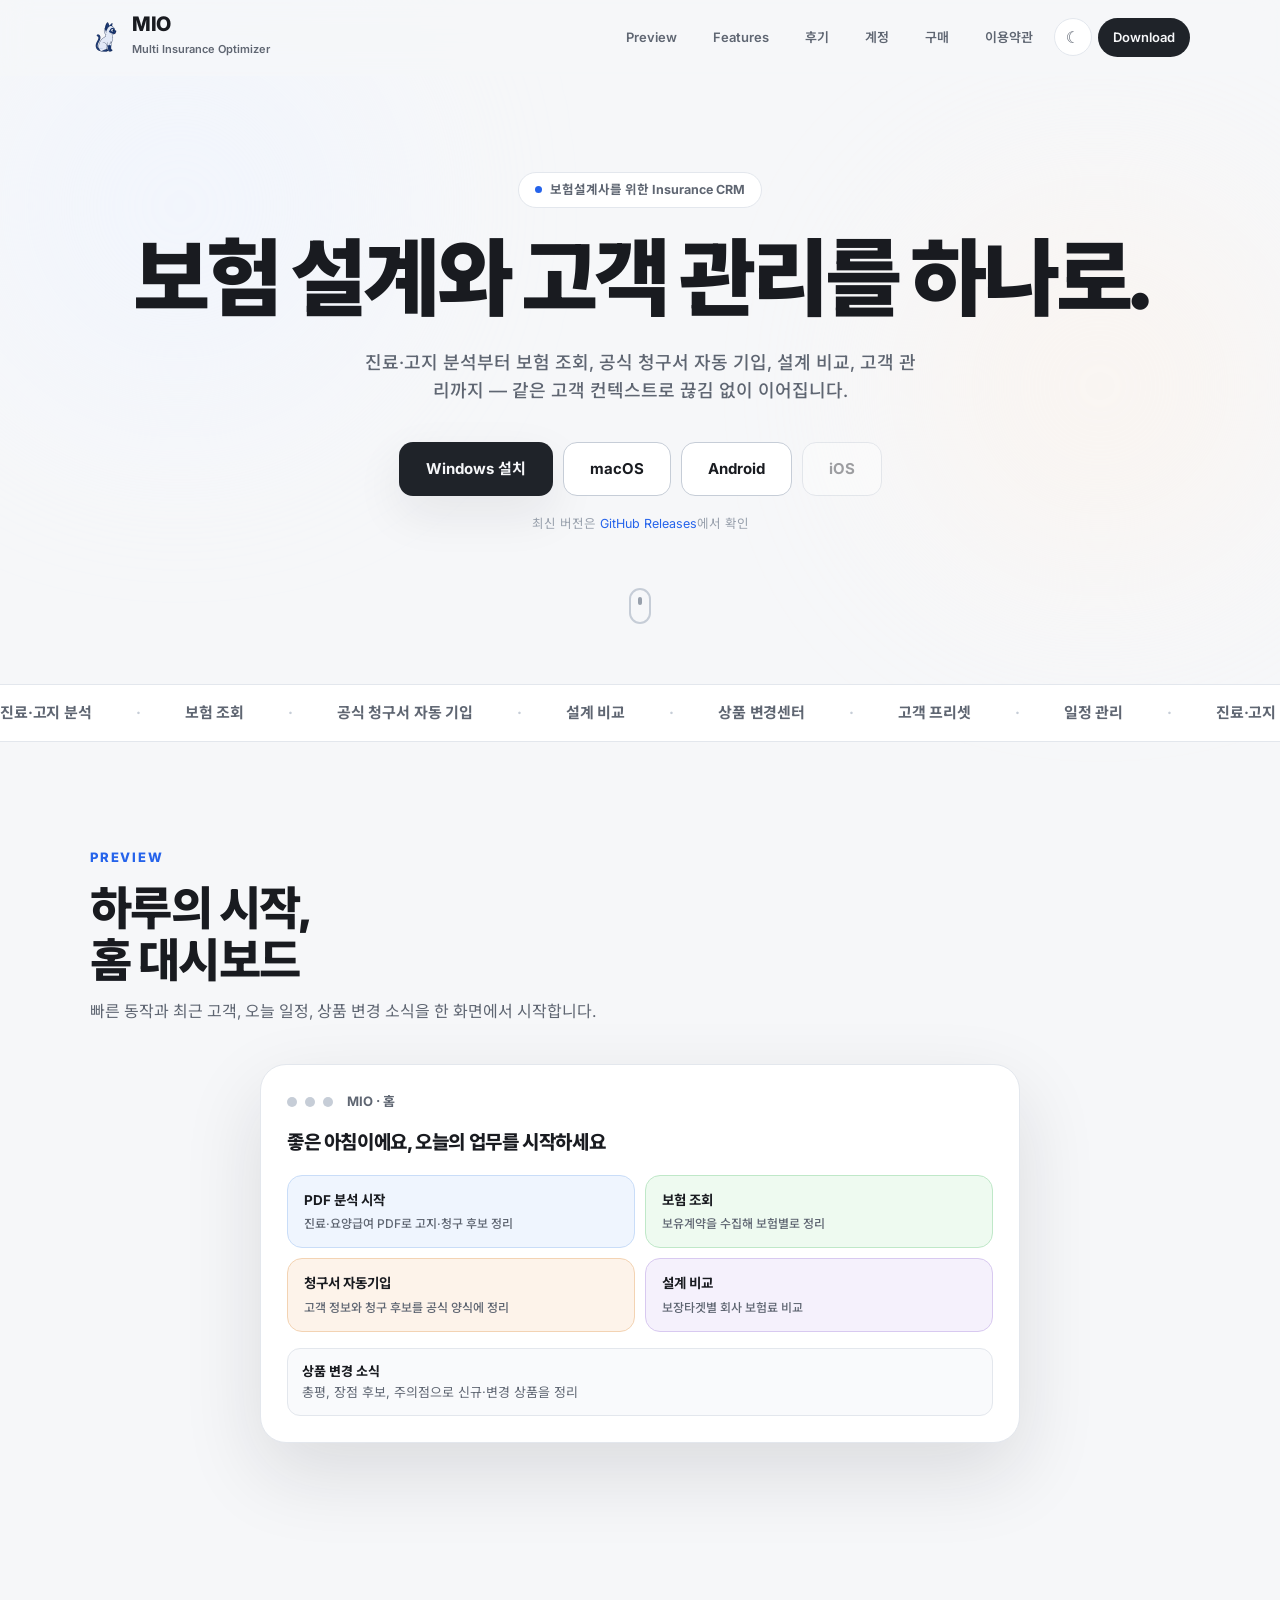
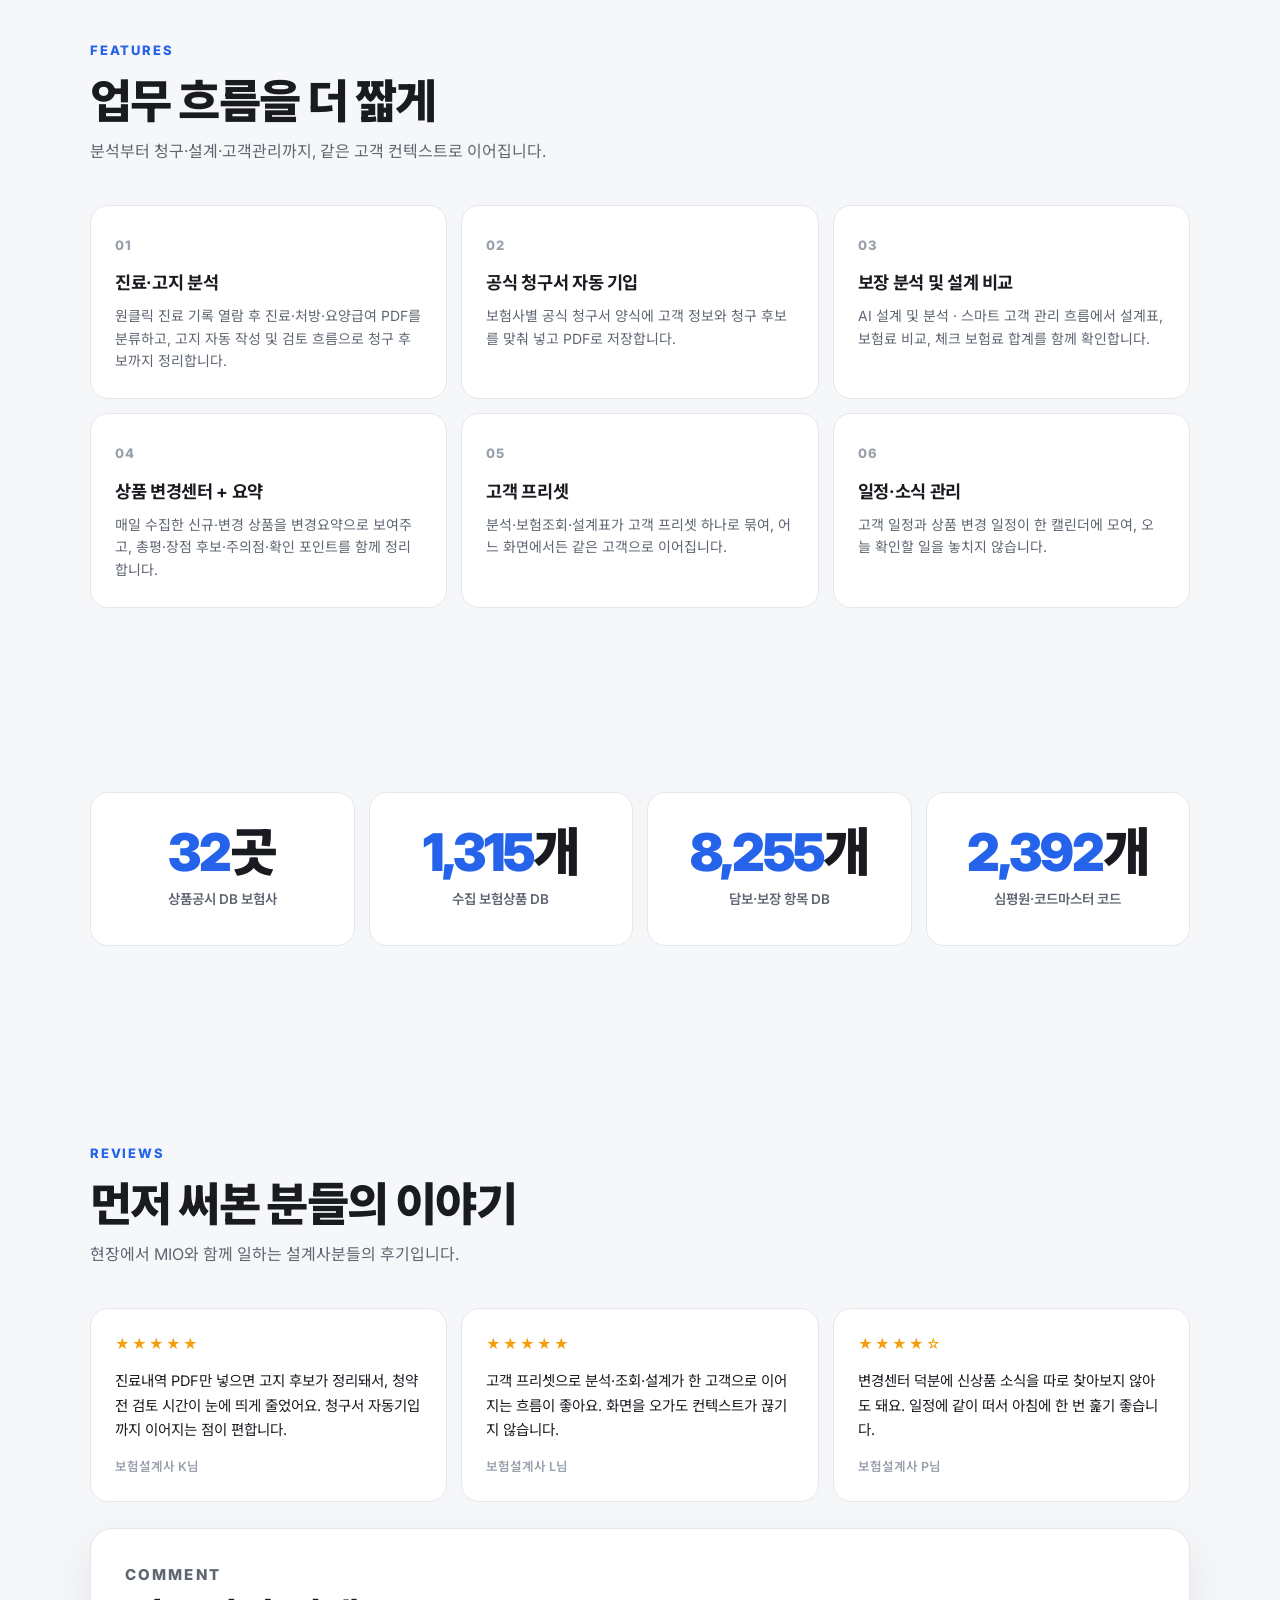
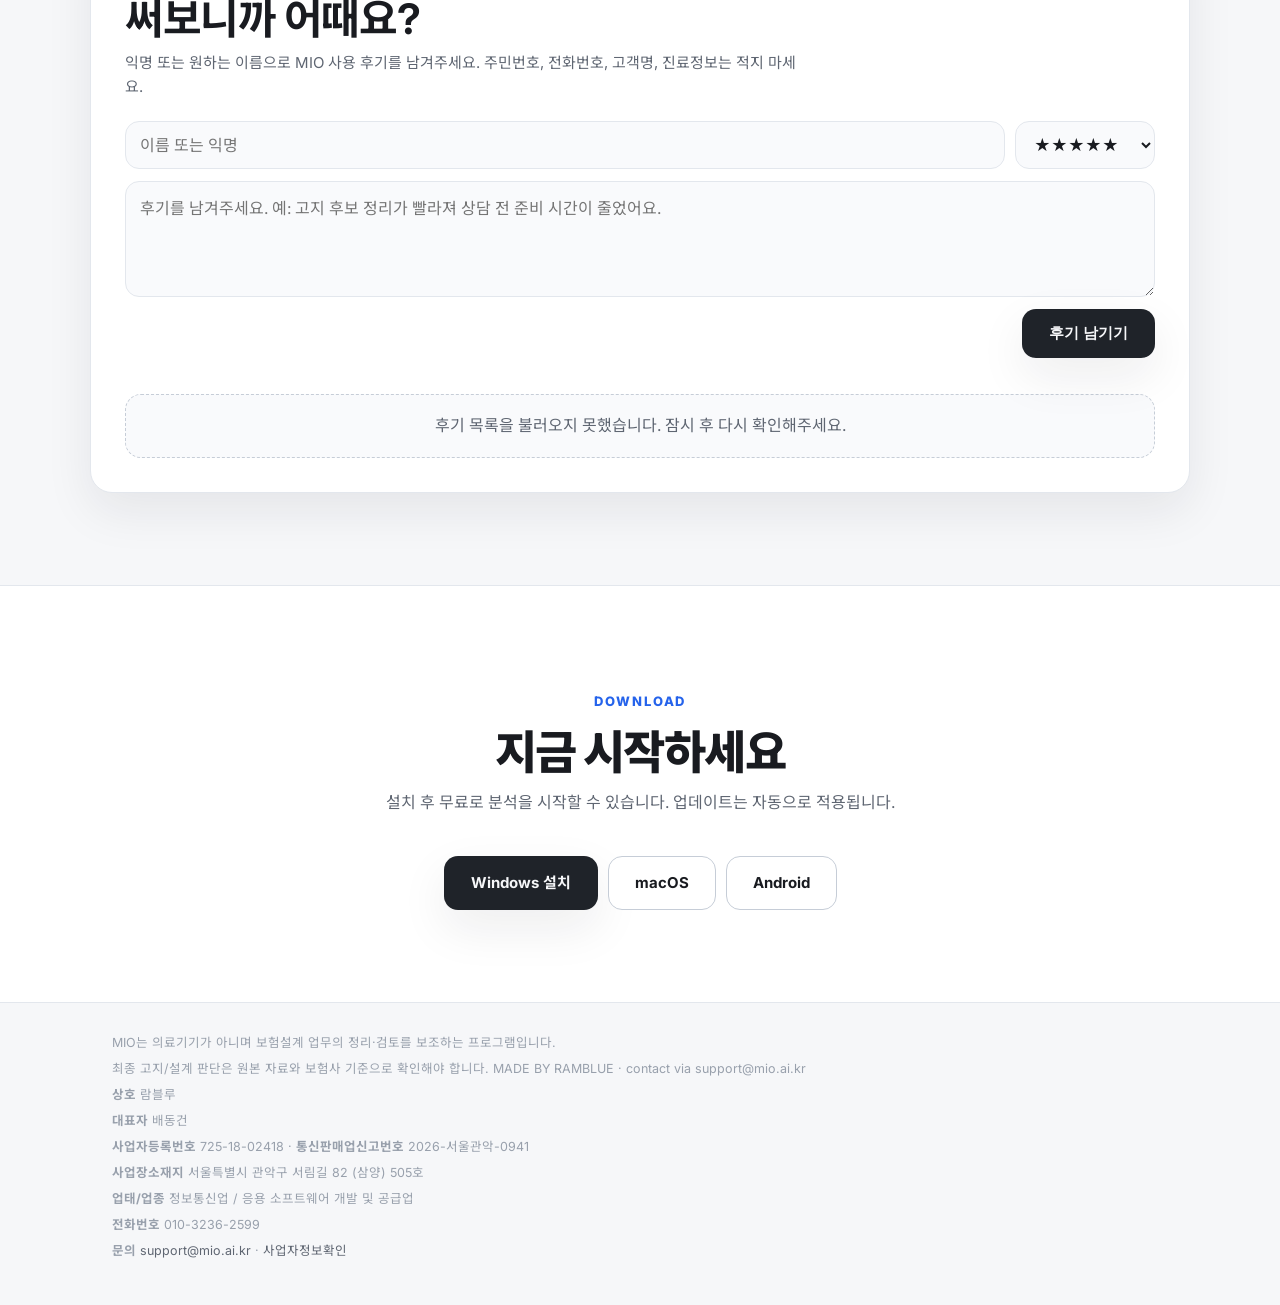
==== commit 1683a89d: "Publish current MIO homepage Constraint: The custom domain mio.ai.kr is served from this public upda" ====
--- a/index.html
+++ b/index.html
@@ -4,7 +4,7 @@
   <meta charset="utf-8" />
   <meta name="viewport" content="width=device-width, initial-scale=1" />
   <title>MIO | Insurance CRM</title>
-  <meta name="description" content="MIO는 고지 검토, 보험 설계, 보장 비교, 청구서 작성, 고객 관리를 하나의 흐름으로 연결합니다." />
+  <meta name="description" content="MIO는 고지 검토, 보험 조회, 공식 청구서 자동 기입, 보험 설계, 보장 비교, 고객 관리를 하나의 흐름으로 연결합니다." />
   <meta name="theme-color" content="#f6f7f9" />
   <link rel="icon" href="assets/mio-cat.png" />
   <link rel="preconnect" href="https://fonts.googleapis.com">
@@ -243,6 +243,91 @@
     }
     .review-cta p { width: 100%; margin: 0 0 4px; font-weight: 700; font-size: 15.5px; }
     .review-cta small { width: 100%; color: var(--muted); margin-bottom: 10px; }
+    .review-board {
+      margin-top: 26px;
+      background: var(--surface);
+      border: 1px solid var(--line);
+      border-radius: 22px;
+      padding: clamp(22px, 4vw, 34px);
+      box-shadow: var(--shadow);
+    }
+    .review-board-head {
+      display: grid;
+      gap: 8px;
+      max-width: 680px;
+    }
+    .review-board-head h3 {
+      margin: 0;
+      font-size: clamp(26px, 4vw, 42px);
+      line-height: 1.15;
+      letter-spacing: -.03em;
+    }
+    .review-board-head p {
+      margin: 0;
+      color: var(--muted);
+      font-size: 15px;
+    }
+    .review-form {
+      margin-top: 22px;
+      display: grid;
+      gap: 12px;
+    }
+    .review-form-grid {
+      display: grid;
+      grid-template-columns: minmax(0, 1fr) 140px;
+      gap: 10px;
+    }
+    @media (max-width: 620px) { .review-form-grid { grid-template-columns: 1fr; } }
+    .review-form input,
+    .review-form select,
+    .review-form textarea {
+      width: 100%;
+      border: 1px solid var(--line);
+      border-radius: 14px;
+      background: var(--surface2);
+      color: var(--ink);
+      font: inherit;
+      outline: none;
+      transition: border-color .2s ease, box-shadow .2s ease, background-color .2s ease;
+    }
+    .review-form input,
+    .review-form select { height: 48px; padding: 0 14px; }
+    .review-form textarea {
+      min-height: 116px;
+      padding: 14px;
+      resize: vertical;
+    }
+    .review-form input:focus,
+    .review-form select:focus,
+    .review-form textarea:focus {
+      border-color: var(--accent);
+      box-shadow: 0 0 0 4px color-mix(in srgb, var(--accent) 16%, transparent);
+      background: var(--surface);
+    }
+    .review-form-actions {
+      display: flex;
+      align-items: center;
+      justify-content: space-between;
+      gap: 12px;
+      flex-wrap: wrap;
+    }
+    .review-status {
+      min-height: 20px;
+      margin: 0;
+      color: var(--muted);
+      font-size: 13px;
+      font-weight: 650;
+    }
+    .public-review-list { margin-top: 18px; }
+    .review-empty {
+      margin: 18px 0 0;
+      border: 1px dashed var(--line2);
+      border-radius: 16px;
+      padding: 18px;
+      color: var(--muted);
+      text-align: center;
+      background: var(--surface2);
+    }
 
     /* ---------- download ---------- */
     .download { text-align: center; background: var(--surface); border-block: 1px solid var(--line); }
@@ -283,8 +368,8 @@
 
   <header class="hero wrap">
     <div class="eyebrow reveal"><span class="dot"></span>보험설계사를 위한 Insurance CRM</div>
-    <h1 class="reveal" style="--d:.08s">보험 업무의 흐름을<br/><span class="accent">하나로.</span></h1>
-    <p class="sub reveal" style="--d:.16s">진료·고지 분석부터 보험 조회, 공식 청구서 작성, 설계 비교, 고객 관리까지 —
+    <h1 class="reveal" style="--d:.08s">보험 설계와 고객 관리를 하나로.</h1>
+    <p class="sub reveal" style="--d:.16s">진료·고지 분석부터 보험 조회, 공식 청구서 자동 기입, 설계 비교, 고객 관리까지 —
       같은 고객 컨텍스트로 끊김 없이 이어집니다.</p>
     <div class="cta-row reveal" style="--d:.24s" aria-label="설치 버튼">
       <a id="winDownload" class="btn primary" href="https://github.com/donggeonbae/multi-insurance-optimizer-updates/releases/latest/download/MIO_Setup.exe">Windows 설치</a>
@@ -298,7 +383,7 @@
 
   <div class="marquee" aria-hidden="true">
     <div class="marquee-track" id="marqueeTrack">
-      <span>진료·고지 분석</span><span>보험 조회</span><span>공식 청구서 자동 작성</span><span>설계 비교</span><span>상품 변경센터</span><span>고객 프리셋</span><span>일정 관리</span>
+      <span>진료·고지 분석</span><span>보험 조회</span><span>공식 청구서 자동 기입</span><span>설계 비교</span><span>상품 변경센터</span><span>고객 프리셋</span><span>일정 관리</span>
     </div>
   </div>
 
@@ -315,10 +400,10 @@
       <div class="preview-grid">
         <div class="mini-card b1">PDF 분석 시작<span>진료·요양급여 PDF로 고지·청구 후보 정리</span></div>
         <div class="mini-card b2">보험 조회<span>보유계약을 수집해 보험별로 정리</span></div>
-        <div class="mini-card b3">청구서 작성<span>보험사별 공식 청구서 자동 작성</span></div>
+        <div class="mini-card b3">청구서 자동기입<span>고객 정보와 청구 후보를 공식 양식에 정리</span></div>
         <div class="mini-card b4">설계 비교<span>보장타겟별 회사 보험료 비교</span></div>
       </div>
-      <div class="preview-news"><b>상품 변경 소식</b> · 신규/변경 보험상품을 요약으로 한눈에 확인</div>
+      <div class="preview-news"><b>상품 변경 소식</b><br/>총평, 장점 후보, 주의점으로 신규·변경 상품을 정리</div>
     </div>
   </section>
 
@@ -330,22 +415,22 @@
       <article class="card reveal">
         <span class="num">01</span>
         <h3>진료·고지 분석</h3>
-        <p>진료·처방·요양급여 PDF를 한 번에 분류하고 고지 후보와 청구 후보를 자동 정리합니다.</p>
+        <p>원클릭 진료 기록 열람 후 진료·처방·요양급여 PDF를 분류하고, 고지 자동 작성 및 검토 흐름으로 청구 후보까지 정리합니다.</p>
       </article>
       <article class="card reveal" style="--d:.08s">
         <span class="num">02</span>
-        <h3>공식 청구서 자동 작성</h3>
-        <p>보험사별 공식 청구서 양식에 고객 정보를 칸 단위로 정확히 기입해 PDF로 저장합니다.</p>
+        <h3>공식 청구서 자동 기입</h3>
+        <p>보험사별 공식 청구서 양식에 고객 정보와 청구 후보를 맞춰 넣고 PDF로 저장합니다.</p>
       </article>
       <article class="card reveal" style="--d:.16s">
         <span class="num">03</span>
         <h3>보장 분석 및 설계 비교</h3>
-        <p>보장타겟 기준으로 회사별 보험료·보장금액을 비교하고 설계표로 바로 옮깁니다.</p>
+        <p>AI 설계 및 분석 · 스마트 고객 관리 흐름에서 설계표, 보험료 비교, 체크 보험료 합계를 함께 확인합니다.</p>
       </article>
       <article class="card reveal">
         <span class="num">04</span>
         <h3>상품 변경센터 + 요약</h3>
-        <p>매일 수집한 신규·변경 상품을 요약으로 보여주고, 필요하면 AI 요약으로 공시 원문까지 정리합니다.</p>
+        <p>매일 수집한 신규·변경 상품을 변경요약으로 보여주고, 총평·장점 후보·주의점·확인 포인트를 함께 정리합니다.</p>
       </article>
       <article class="card reveal" style="--d:.08s">
         <span class="num">05</span>
@@ -362,11 +447,19 @@
 
   <section class="section wrap">
     <div class="stats">
-      <div class="stat reveal"><b><em data-count="12">0</em>곳</b><span>보험사 공식 청구서 자동 기입</span></div>
-      <div class="stat reveal" style="--d:.08s"><b><em data-count="1316">0</em>개</b><span>수집 보험상품 DB</span></div>
-      <div class="stat reveal" style="--d:.16s"><b><em data-count="8255">0</em>개</b><span>담보·보장 항목 비교 후보</span></div>
-      <div class="stat reveal" style="--d:.24s"><b><em data-count="2221">0</em>개</b><span>심평원 질병코드 참조</span></div>
-      <div class="stat reveal" style="--d:.32s"><b><em data-count="89">0</em>개</b><span>보장타겟 기준 설계 비교</span></div>
+      <div class="stat reveal"><b><em data-count="32">0</em>곳</b><span>상품공시 DB 보험사</span></div>
+      <div class="stat reveal" style="--d:.08s">
+        <b><em data-count="1315">0</em>개</b>
+        <span>수집 보험상품 DB</span>
+      </div>
+      <div class="stat reveal" style="--d:.16s">
+        <b><em data-count="8255">0</em>개</b>
+        <span>담보·보장 항목 DB</span>
+      </div>
+      <div class="stat reveal" style="--d:.24s">
+        <b><em data-count="2392">0</em>개</b>
+        <span>심평원·코드마스터 코드</span>
+      </div>
     </div>
   </section>
 
@@ -377,25 +470,45 @@
     <div class="reviews">
       <article class="review reveal">
         <div class="stars" aria-label="별점 5점">★★★★★</div>
-        <p>진료내역 PDF만 넣으면 고지 후보가 정리돼서, 청약 전 검토 시간이 눈에 띄게 줄었어요. 청구서 자동 작성은 이제 없으면 안 되는 기능입니다.</p>
-        <div class="who">보험설계사 K님 · 손해보험</div>
+        <p>진료내역 PDF만 넣으면 고지 후보가 정리돼서, 청약 전 검토 시간이 눈에 띄게 줄었어요. 청구서 자동기입까지 이어지는 점이 편합니다.</p>
+        <div class="who">보험설계사 K님</div>
       </article>
       <article class="review reveal" style="--d:.08s">
         <div class="stars" aria-label="별점 5점">★★★★★</div>
         <p>고객 프리셋으로 분석·조회·설계가 한 고객으로 이어지는 흐름이 좋아요. 화면을 오가도 컨텍스트가 끊기지 않습니다.</p>
-        <div class="who">보험설계사 L님 · GA</div>
+        <div class="who">보험설계사 L님</div>
       </article>
       <article class="review reveal" style="--d:.16s">
         <div class="stars" aria-label="별점 4점">★★★★☆</div>
         <p>변경센터 덕분에 신상품 소식을 따로 찾아보지 않아도 돼요. 일정에 같이 떠서 아침에 한 번 훑기 좋습니다.</p>
-        <div class="who">보험설계사 P님 · 생명보험</div>
-      </article>
-    </div>
-    <div class="review-cta reveal" style="--d:.1s">
-      <p>MIO를 쓰고 계신가요? 후기를 들려주세요.</p>
-      <small>보내주신 후기는 검토 후 이곳과 게시판에 소개됩니다.</small>
-      <a class="btn primary" href="mailto:support@mio.ai.kr?subject=%5BMIO%20%ED%9B%84%EA%B8%B0%5D&body=MIO%20%EC%82%AC%EC%9A%A9%20%ED%9B%84%EA%B8%B0%EB%A5%BC%20%EB%82%A8%EA%B2%A8%EC%A3%BC%EC%84%B8%EC%9A%94.%0A%0A-%20%EB%B3%84%EC%A0%90(5%EC%A0%90%20%EB%A7%8C%EC%A0%90)%3A%20%0A-%20%EC%A2%8B%EC%95%98%EB%8D%98%20%EC%A0%90%3A%20%0A-%20%EC%95%84%EC%89%AC%EC%9A%B4%20%EC%A0%90%3A%20">메일로 후기 남기기</a>
-      <a class="btn secondary" href="account/">앱 게시판에서 남기기</a>
+        <div class="who">보험설계사 P님</div>
+      </article>
+    </div>
+    <div class="review-board reveal" style="--d:.1s">
+      <div class="review-board-head">
+        <p class="kicker">Comment</p>
+        <h3>써보니까 어때요?</h3>
+        <p>익명 또는 원하는 이름으로 MIO 사용 후기를 남겨주세요. 주민번호, 전화번호, 고객명, 진료정보는 적지 마세요.</p>
+      </div>
+      <form class="review-form" id="homepageReviewForm">
+        <div class="review-form-grid">
+          <input id="homepageReviewName" name="display_name" maxlength="24" autocomplete="name" placeholder="이름 또는 익명" />
+          <select id="homepageReviewRating" name="rating" aria-label="별점">
+            <option value="5">★★★★★</option>
+            <option value="4">★★★★☆</option>
+            <option value="3">★★★☆☆</option>
+            <option value="2">★★☆☆☆</option>
+            <option value="1">★☆☆☆☆</option>
+          </select>
+        </div>
+        <textarea id="homepageReviewBody" name="body" maxlength="500" required placeholder="후기를 남겨주세요. 예: 고지 후보 정리가 빨라져 상담 전 준비 시간이 줄었어요."></textarea>
+        <div class="review-form-actions">
+          <p class="review-status" id="homepageReviewStatus" role="status" aria-live="polite"></p>
+          <button class="btn primary" type="submit">후기 남기기</button>
+        </div>
+      </form>
+      <div class="reviews public-review-list" id="publicReviewList" aria-live="polite"></div>
+      <p class="review-empty" id="publicReviewEmpty" hidden>아직 공개 후기가 없습니다. 첫 후기를 남겨주세요.</p>
     </div>
   </section>
 
@@ -461,6 +574,91 @@
       }
     }, { threshold: 0.6 });
     document.querySelectorAll("[data-count]").forEach((el) => counterIo.observe(el));
+
+    const HOMEPAGE_REVIEWS_ENDPOINT = "https://osccvepkxhmrfomtfgfj.supabase.co/functions/v1/mio-homepage-reviews";
+    const reviewList = document.getElementById("publicReviewList");
+    const reviewEmpty = document.getElementById("publicReviewEmpty");
+    const reviewStatus = document.getElementById("homepageReviewStatus");
+    const reviewForm = document.getElementById("homepageReviewForm");
+
+    function escapeHtml(value) {
+      return String(value ?? "")
+        .replace(/&/g, "&amp;")
+        .replace(/</g, "&lt;")
+        .replace(/>/g, "&gt;")
+        .replace(/"/g, "&quot;")
+        .replace(/'/g, "&#39;");
+    }
+
+    function starText(rating) {
+      const value = Math.max(1, Math.min(5, Number(rating) || 5));
+      return "★".repeat(value) + "☆".repeat(5 - value);
+    }
+
+    function reviewCard(review) {
+      return `
+        <article class="review">
+          <div class="stars" aria-label="별점 ${Number(review.rating || 5)}점">${starText(review.rating)}</div>
+          <p>${escapeHtml(review.body)}</p>
+          <div class="who">${escapeHtml(review.display_name || "익명")}</div>
+        </article>
+      `;
+    }
+
+    function renderPublicReviews(reviews) {
+      const rows = Array.isArray(reviews) ? reviews : [];
+      reviewList.innerHTML = rows.map(reviewCard).join("");
+      reviewEmpty.hidden = rows.length > 0;
+    }
+
+    async function loadPublicReviews() {
+      try {
+        const res = await fetch(`${HOMEPAGE_REVIEWS_ENDPOINT}?limit=9`, { cache: "no-store" });
+        if (!res.ok) throw new Error("review endpoint unavailable");
+        const data = await res.json();
+        renderPublicReviews(data.reviews || []);
+      } catch (err) {
+        renderPublicReviews([]);
+        reviewEmpty.textContent = "후기 목록을 불러오지 못했습니다. 잠시 후 다시 확인해주세요.";
+      }
+    }
+
+    reviewForm.addEventListener("submit", async (event) => {
+      event.preventDefault();
+      const submitButton = reviewForm.querySelector("button[type='submit']");
+      const payload = {
+        display_name: document.getElementById("homepageReviewName").value,
+        rating: document.getElementById("homepageReviewRating").value,
+        body: document.getElementById("homepageReviewBody").value,
+      };
+      submitButton.disabled = true;
+      reviewStatus.textContent = "후기를 저장하는 중입니다.";
+      try {
+        const res = await fetch(HOMEPAGE_REVIEWS_ENDPOINT, {
+          method: "POST",
+          headers: { "Content-Type": "application/json" },
+          body: JSON.stringify(payload),
+        });
+        const data = await res.json().catch(() => ({}));
+        if (!res.ok || !data.ok) {
+          const privacy = Array.isArray(data.warnings) && data.warnings.length ? ` (${data.warnings.join(", ")})` : "";
+          throw new Error(data.reason === "privacy_warning" ? `민감정보로 보이는 내용은 제거해주세요${privacy}.` : "후기 저장에 실패했습니다.");
+        }
+        reviewForm.reset();
+        reviewStatus.textContent = "후기가 등록되었습니다.";
+        const current = [...reviewList.querySelectorAll(".review")].slice(0, 8).map((node) => ({
+          rating: node.querySelector(".stars")?.textContent?.replace(/☆/g, "").length || 5,
+          body: node.querySelector("p")?.textContent || "",
+          display_name: node.querySelector(".who")?.textContent || "익명",
+        }));
+        renderPublicReviews([data.review, ...current]);
+      } catch (err) {
+        reviewStatus.textContent = err.message || "후기 저장에 실패했습니다.";
+      } finally {
+        submitButton.disabled = false;
+      }
+    });
+    loadPublicReviews();
 
     async function hydrateVersion() {
       try {
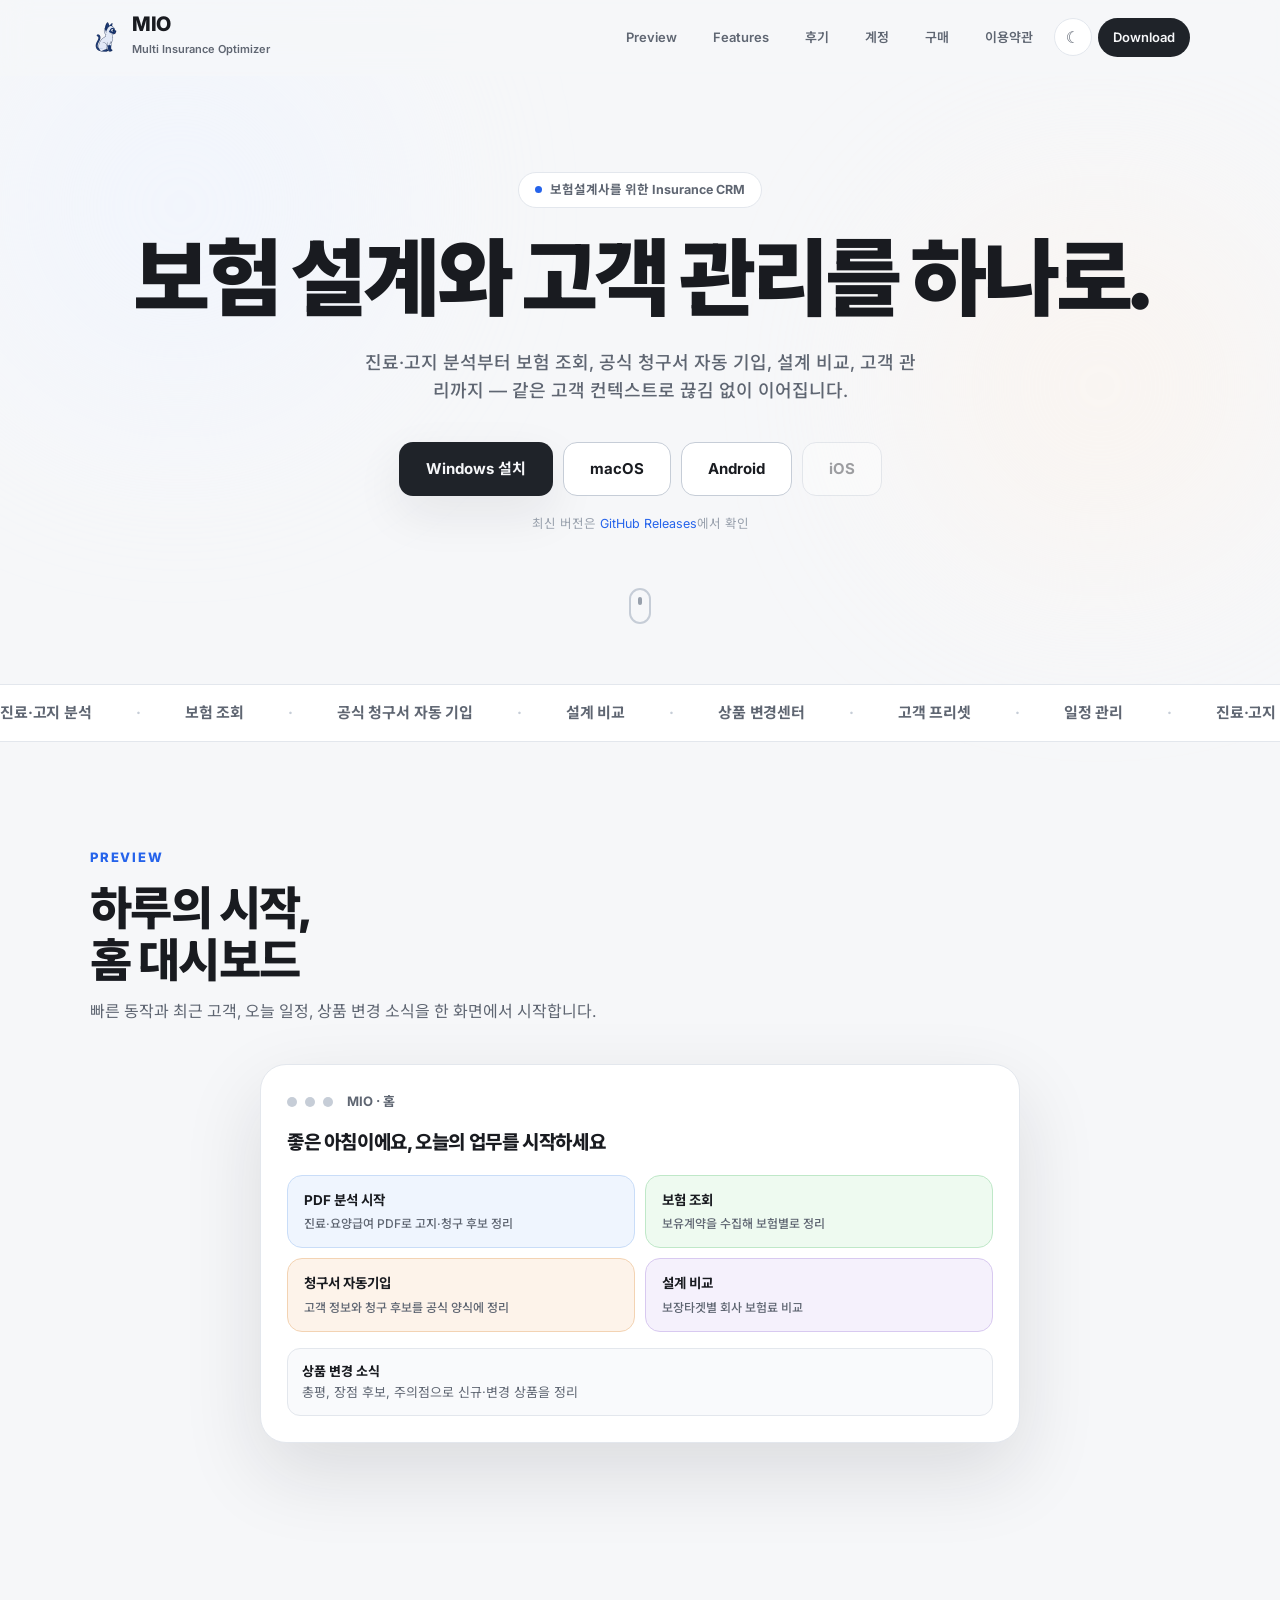
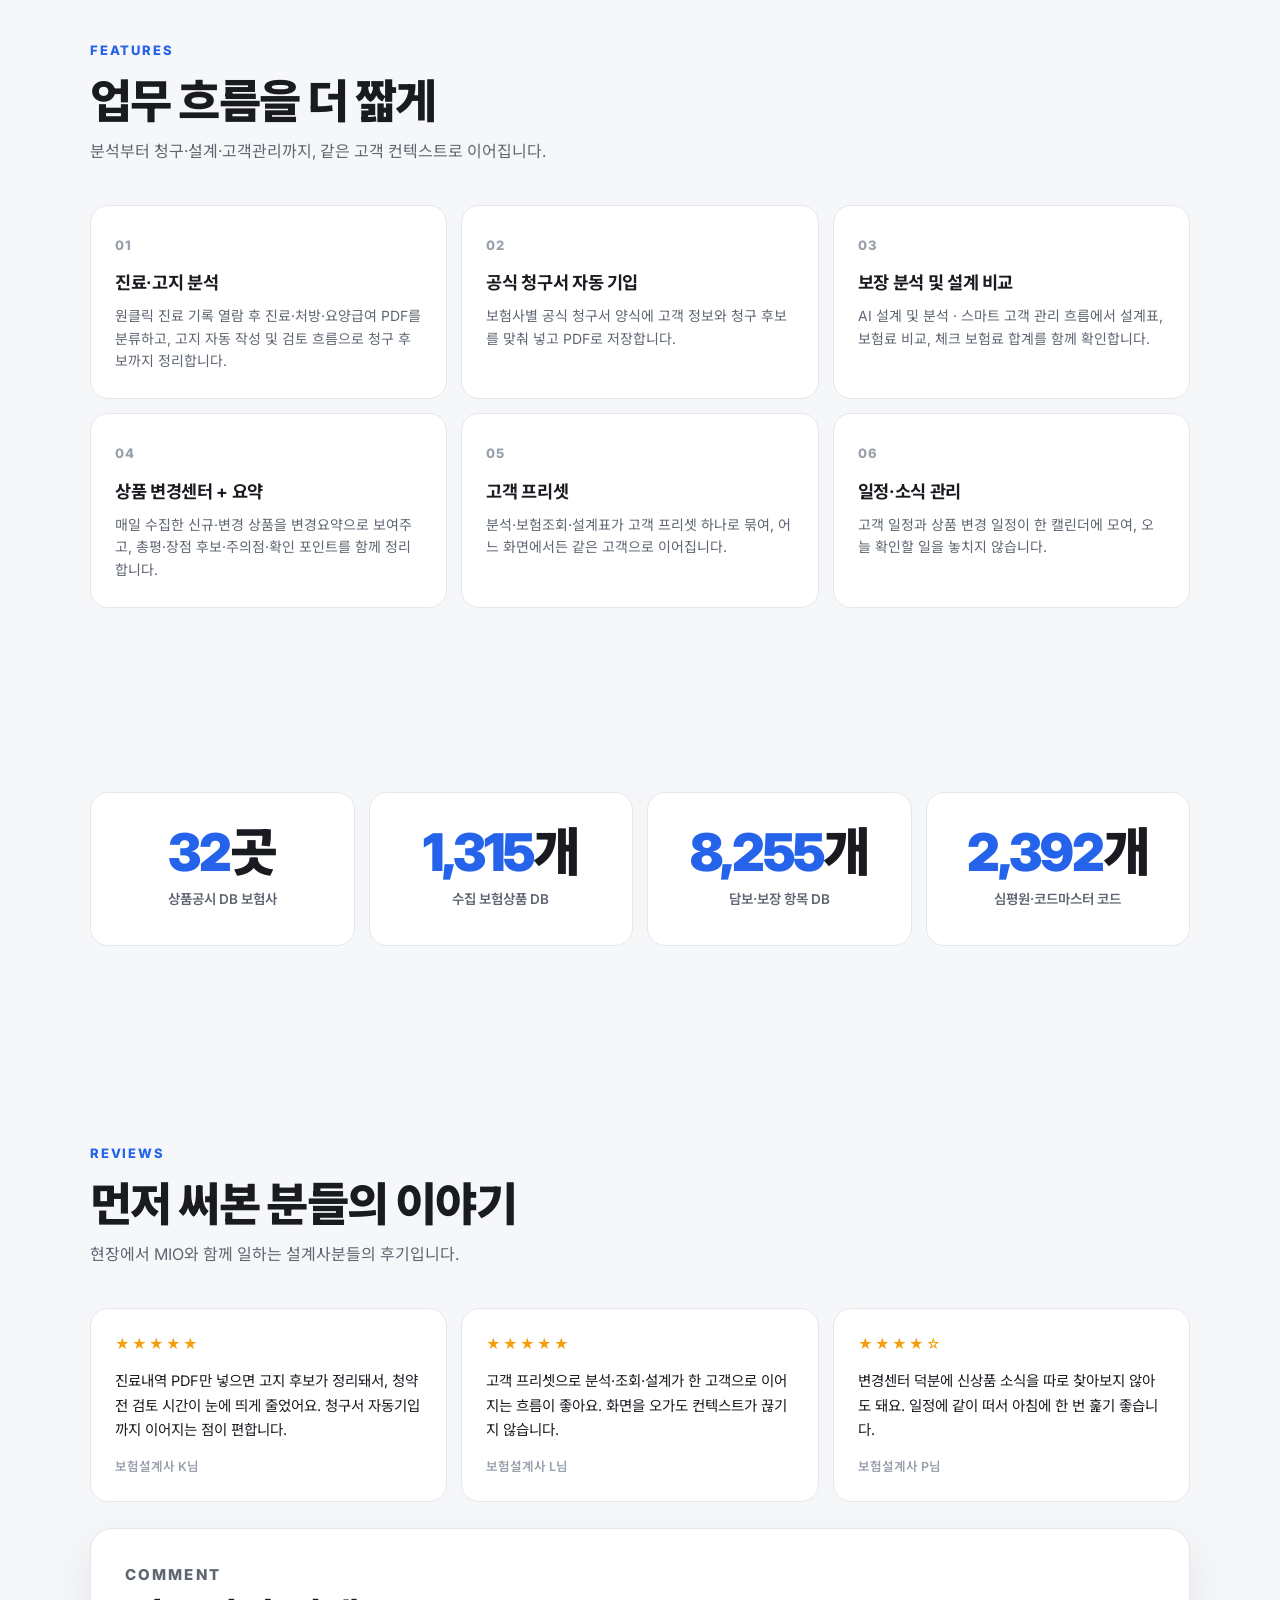
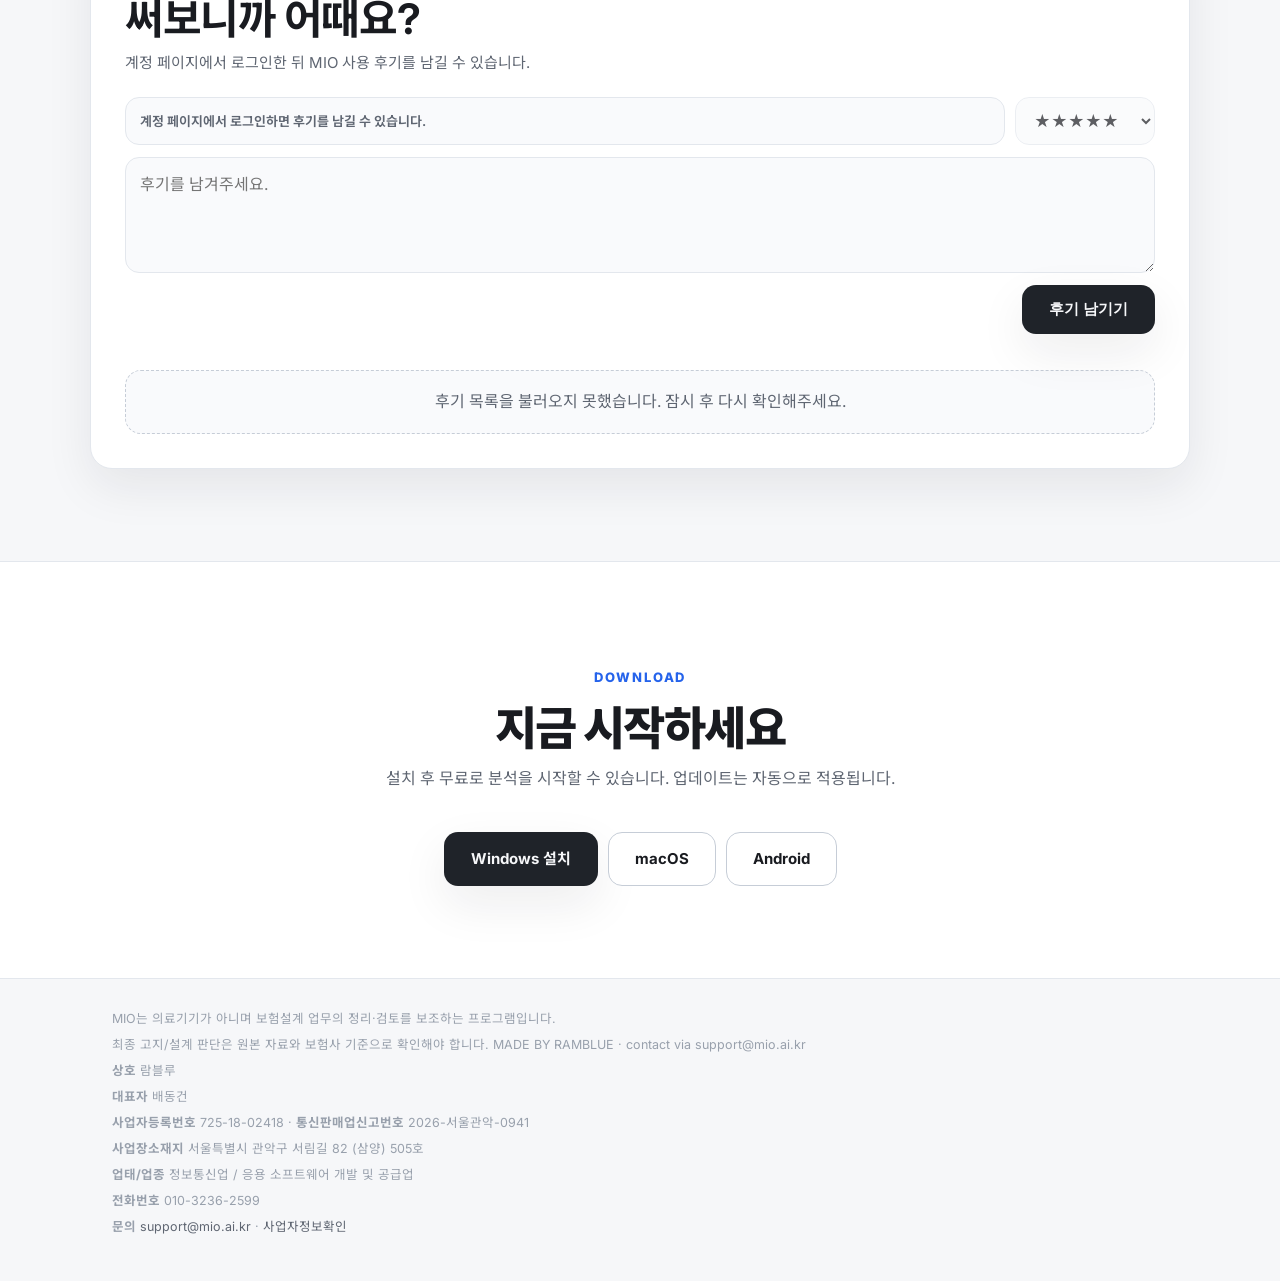
==== commit 64b58012: "Deploy the authenticated homepage review update Constraint: mio.ai.kr is served from this public upd" ====
--- a/index.html
+++ b/index.html
@@ -235,7 +235,22 @@
     .review:hover { transform: translateY(-4px); border-color: var(--accent-border); }
     .review .stars { color: #f59e0b; font-size: 14px; letter-spacing: 2px; }
     .review p { margin: 0; font-size: 14.5px; line-height: 1.7; }
-    .review .who { margin-top: auto; color: var(--faint); font-size: 12.5px; font-weight: 600; }
+    .review > .who { margin-top: auto; color: var(--faint); font-size: 12.5px; font-weight: 600; }
+    .review .meta { margin-top: auto; display: flex; align-items: center; justify-content: space-between; gap: 10px; color: var(--faint); font-size: 12.5px; font-weight: 600; }
+    .review .who { min-width: 0; overflow: hidden; text-overflow: ellipsis; white-space: nowrap; }
+    .review-delete {
+      border: 1px solid var(--line);
+      background: var(--surface2);
+      color: var(--muted);
+      border-radius: 999px;
+      padding: 5px 9px;
+      font: inherit;
+      font-size: 12px;
+      font-weight: 750;
+      cursor: pointer;
+      transition: border-color .15s ease, color .15s ease, background .15s ease;
+    }
+    .review-delete:hover { border-color: var(--accent); color: var(--accent); background: var(--surface); }
     .review-cta {
       margin-top: 26px; display: flex; flex-wrap: wrap; gap: 10px; align-items: center; justify-content: center;
       background: var(--accent-soft); border: 1px solid var(--accent-border); border-radius: 18px; padding: 26px;
@@ -292,6 +307,19 @@
     }
     .review-form input,
     .review-form select { height: 48px; padding: 0 14px; }
+    .review-login-note {
+      min-height: 48px;
+      margin: 0;
+      display: flex;
+      align-items: center;
+      border: 1px solid var(--line);
+      border-radius: 14px;
+      background: var(--surface2);
+      color: var(--muted);
+      padding: 0 14px;
+      font-size: 13px;
+      font-weight: 650;
+    }
     .review-form textarea {
       min-height: 116px;
       padding: 14px;
@@ -488,11 +516,11 @@
       <div class="review-board-head">
         <p class="kicker">Comment</p>
         <h3>써보니까 어때요?</h3>
-        <p>익명 또는 원하는 이름으로 MIO 사용 후기를 남겨주세요. 주민번호, 전화번호, 고객명, 진료정보는 적지 마세요.</p>
+        <p>계정 페이지에서 로그인한 뒤 MIO 사용 후기를 남길 수 있습니다.</p>
       </div>
       <form class="review-form" id="homepageReviewForm">
         <div class="review-form-grid">
-          <input id="homepageReviewName" name="display_name" maxlength="24" autocomplete="name" placeholder="이름 또는 익명" />
+          <p class="review-login-note" id="homepageReviewLoginNote">로그인 상태를 확인하는 중입니다.</p>
           <select id="homepageReviewRating" name="rating" aria-label="별점">
             <option value="5">★★★★★</option>
             <option value="4">★★★★☆</option>
@@ -501,7 +529,7 @@
             <option value="1">★☆☆☆☆</option>
           </select>
         </div>
-        <textarea id="homepageReviewBody" name="body" maxlength="500" required placeholder="후기를 남겨주세요. 예: 고지 후보 정리가 빨라져 상담 전 준비 시간이 줄었어요."></textarea>
+        <textarea id="homepageReviewBody" name="body" maxlength="500" required placeholder="후기를 남겨주세요."></textarea>
         <div class="review-form-actions">
           <p class="review-status" id="homepageReviewStatus" role="status" aria-live="polite"></p>
           <button class="btn primary" type="submit">후기 남기기</button>
@@ -546,6 +574,8 @@
 
     // duplicate marquee content for a seamless loop
     const track = document.getElementById("marqueeTrack");
+    const marqueeSeed = track.innerHTML;
+    while (track.scrollWidth < window.innerWidth * 3) track.innerHTML += marqueeSeed;
     track.innerHTML += track.innerHTML;
 
     // reveal on scroll
@@ -580,6 +610,32 @@
     const reviewEmpty = document.getElementById("publicReviewEmpty");
     const reviewStatus = document.getElementById("homepageReviewStatus");
     const reviewForm = document.getElementById("homepageReviewForm");
+    const reviewLoginNote = document.getElementById("homepageReviewLoginNote");
+    const reviewBodyInput = document.getElementById("homepageReviewBody");
+    const reviewRatingInput = document.getElementById("homepageReviewRating");
+    const REVIEW_SESSION_KEY = "mio_account_session_v1";
+
+    function loadReviewSession() {
+      try { return JSON.parse(localStorage.getItem(REVIEW_SESSION_KEY) || "null"); }
+      catch { return null; }
+    }
+
+    function reviewAuthHeaders(extra = {}) {
+      const session = loadReviewSession();
+      return session?.access_token ? { ...extra, Authorization: `Bearer ${session.access_token}` } : extra;
+    }
+
+    function updateReviewFormState() {
+      const session = loadReviewSession();
+      const loggedIn = Boolean(session?.access_token);
+      const name = session?.user?.display_name || session?.user?.email || "";
+      reviewLoginNote.textContent = loggedIn
+        ? `${name || "로그인 계정"}으로 후기가 등록됩니다.`
+        : "계정 페이지에서 로그인하면 후기를 남길 수 있습니다.";
+      reviewBodyInput.disabled = !loggedIn;
+      reviewRatingInput.disabled = !loggedIn;
+      reviewForm.querySelector("button[type='submit']").disabled = !loggedIn;
+    }
 
     function escapeHtml(value) {
       return String(value ?? "")
@@ -596,11 +652,14 @@
     }
 
     function reviewCard(review) {
+      const deleteButton = review.can_delete
+        ? `<button class="review-delete" type="button" data-review-delete="${escapeHtml(review.id)}">삭제</button>`
+        : "";
       return `
         <article class="review">
           <div class="stars" aria-label="별점 ${Number(review.rating || 5)}점">${starText(review.rating)}</div>
           <p>${escapeHtml(review.body)}</p>
-          <div class="who">${escapeHtml(review.display_name || "익명")}</div>
+          <div class="meta"><span class="who">${escapeHtml(review.display_name || "MIO 사용자")}</span>${deleteButton}</div>
         </article>
       `;
     }
@@ -613,7 +672,7 @@
 
     async function loadPublicReviews() {
       try {
-        const res = await fetch(`${HOMEPAGE_REVIEWS_ENDPOINT}?limit=9`, { cache: "no-store" });
+        const res = await fetch(`${HOMEPAGE_REVIEWS_ENDPOINT}?limit=9`, { cache: "no-store", headers: reviewAuthHeaders() });
         if (!res.ok) throw new Error("review endpoint unavailable");
         const data = await res.json();
         renderPublicReviews(data.reviews || []);
@@ -626,8 +685,13 @@
     reviewForm.addEventListener("submit", async (event) => {
       event.preventDefault();
       const submitButton = reviewForm.querySelector("button[type='submit']");
+      const session = loadReviewSession();
+      if (!session?.access_token) {
+        reviewStatus.textContent = "계정 페이지에서 로그인한 뒤 후기를 남길 수 있습니다.";
+        updateReviewFormState();
+        return;
+      }
       const payload = {
-        display_name: document.getElementById("homepageReviewName").value,
         rating: document.getElementById("homepageReviewRating").value,
         body: document.getElementById("homepageReviewBody").value,
       };
@@ -636,26 +700,55 @@
       try {
         const res = await fetch(HOMEPAGE_REVIEWS_ENDPOINT, {
           method: "POST",
-          headers: { "Content-Type": "application/json" },
+          headers: reviewAuthHeaders({ "Content-Type": "application/json" }),
           body: JSON.stringify(payload),
         });
         const data = await res.json().catch(() => ({}));
         if (!res.ok || !data.ok) {
           const privacy = Array.isArray(data.warnings) && data.warnings.length ? ` (${data.warnings.join(", ")})` : "";
-          throw new Error(data.reason === "privacy_warning" ? `민감정보로 보이는 내용은 제거해주세요${privacy}.` : "후기 저장에 실패했습니다.");
+          throw new Error(data.message || (data.reason === "privacy_warning" ? `민감정보로 보이는 내용은 제거해주세요${privacy}.` : "후기 저장에 실패했습니다."));
         }
         reviewForm.reset();
         reviewStatus.textContent = "후기가 등록되었습니다.";
-        const current = [...reviewList.querySelectorAll(".review")].slice(0, 8).map((node) => ({
-          rating: node.querySelector(".stars")?.textContent?.replace(/☆/g, "").length || 5,
-          body: node.querySelector("p")?.textContent || "",
-          display_name: node.querySelector(".who")?.textContent || "익명",
-        }));
-        renderPublicReviews([data.review, ...current]);
+        updateReviewFormState();
+        await loadPublicReviews();
       } catch (err) {
         reviewStatus.textContent = err.message || "후기 저장에 실패했습니다.";
       } finally {
-        submitButton.disabled = false;
+        submitButton.disabled = !loadReviewSession()?.access_token;
+      }
+    });
+    reviewList.addEventListener("click", async (event) => {
+      const button = event.target.closest("[data-review-delete]");
+      if (!button) return;
+      const id = button.getAttribute("data-review-delete");
+      if (!id) return;
+      button.disabled = true;
+      reviewStatus.textContent = "후기를 삭제하는 중입니다.";
+      try {
+        const res = await fetch(HOMEPAGE_REVIEWS_ENDPOINT, {
+          method: "DELETE",
+          headers: reviewAuthHeaders({ "Content-Type": "application/json" }),
+          body: JSON.stringify({ id }),
+        });
+        const data = await res.json().catch(() => ({}));
+        if (!res.ok || !data.ok) throw new Error(data.message || "후기 삭제에 실패했습니다.");
+        reviewStatus.textContent = "후기가 삭제되었습니다.";
+        await loadPublicReviews();
+      } catch (err) {
+        reviewStatus.textContent = err.message || "후기 삭제에 실패했습니다.";
+        button.disabled = false;
+      }
+    });
+    updateReviewFormState();
+    window.addEventListener("focus", () => {
+      updateReviewFormState();
+      loadPublicReviews();
+    });
+    window.addEventListener("storage", (event) => {
+      if (event.key === REVIEW_SESSION_KEY) {
+        updateReviewFormState();
+        loadPublicReviews();
       }
     });
     loadPublicReviews();
@@ -668,7 +761,9 @@
         document.getElementById("versionLabel").textContent = `최신 버전 v${manifest.version}`;
         if (manifest.installer_url) document.getElementById("winDownload").href = manifest.installer_url;
         if (manifest.mac_installer_url) document.getElementById("macDownload").href = manifest.mac_installer_url;
-        if (manifest.android_apk_url) document.getElementById("androidDownload").href = manifest.android_apk_url;
+        if (manifest.android_aab_url || manifest.android_apk_url) {
+          document.getElementById("androidDownload").href = manifest.android_aab_url || manifest.android_apk_url;
+        }
         if (manifest.ios_app_url) {
           const iosDownload = document.getElementById("iosDownload");
           iosDownload.href = manifest.ios_app_url;
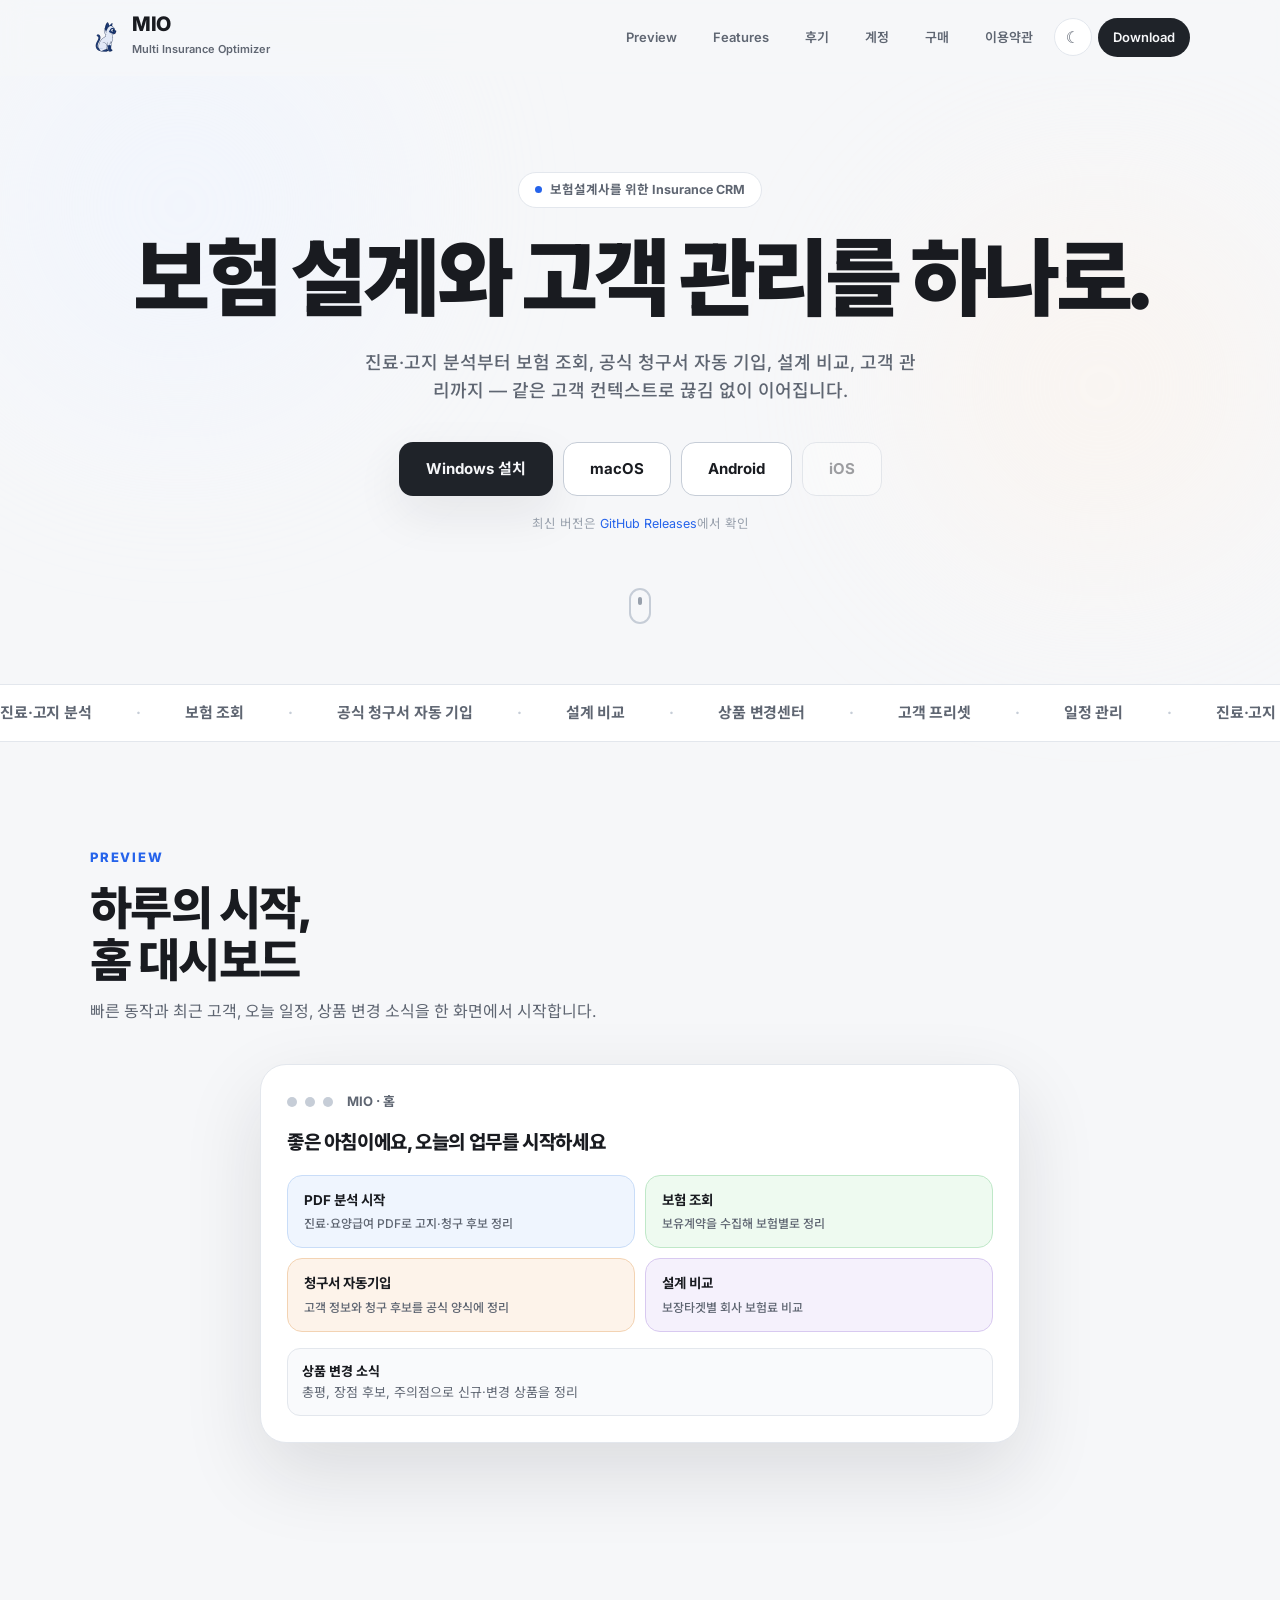
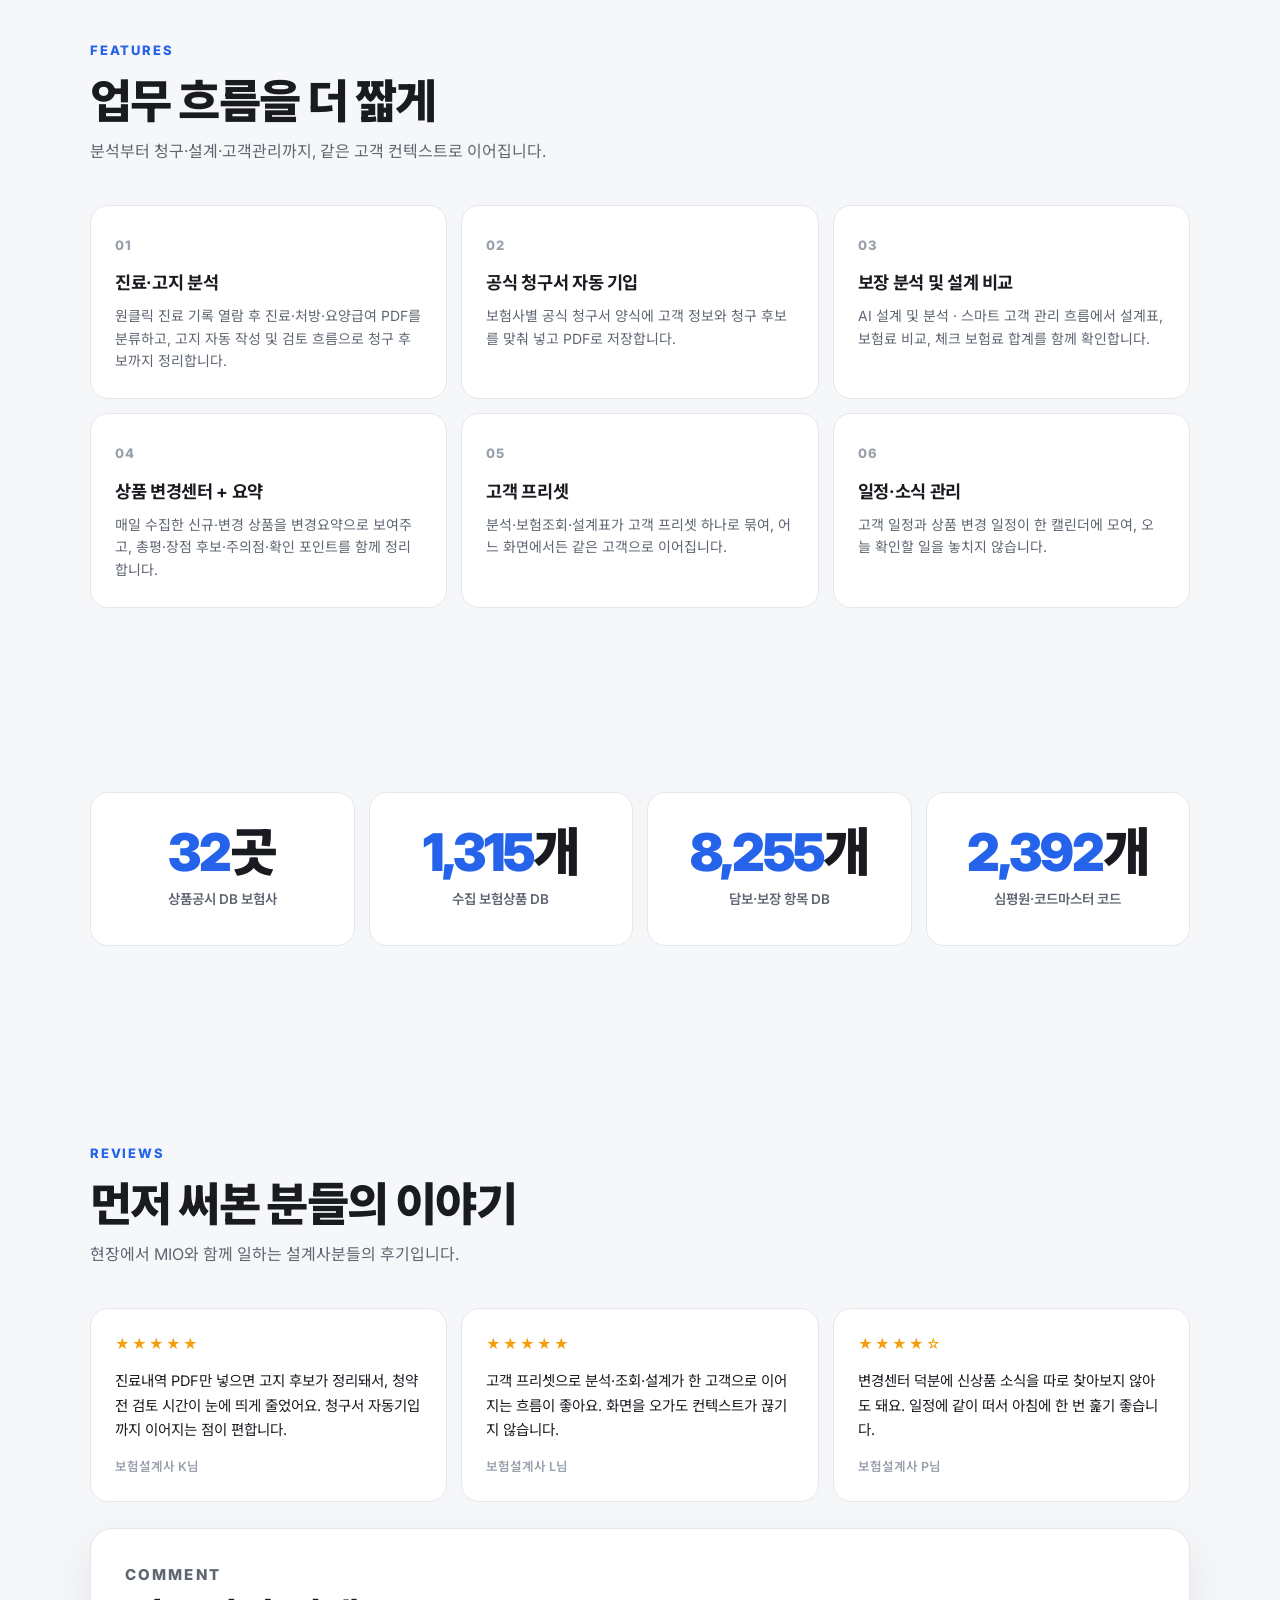
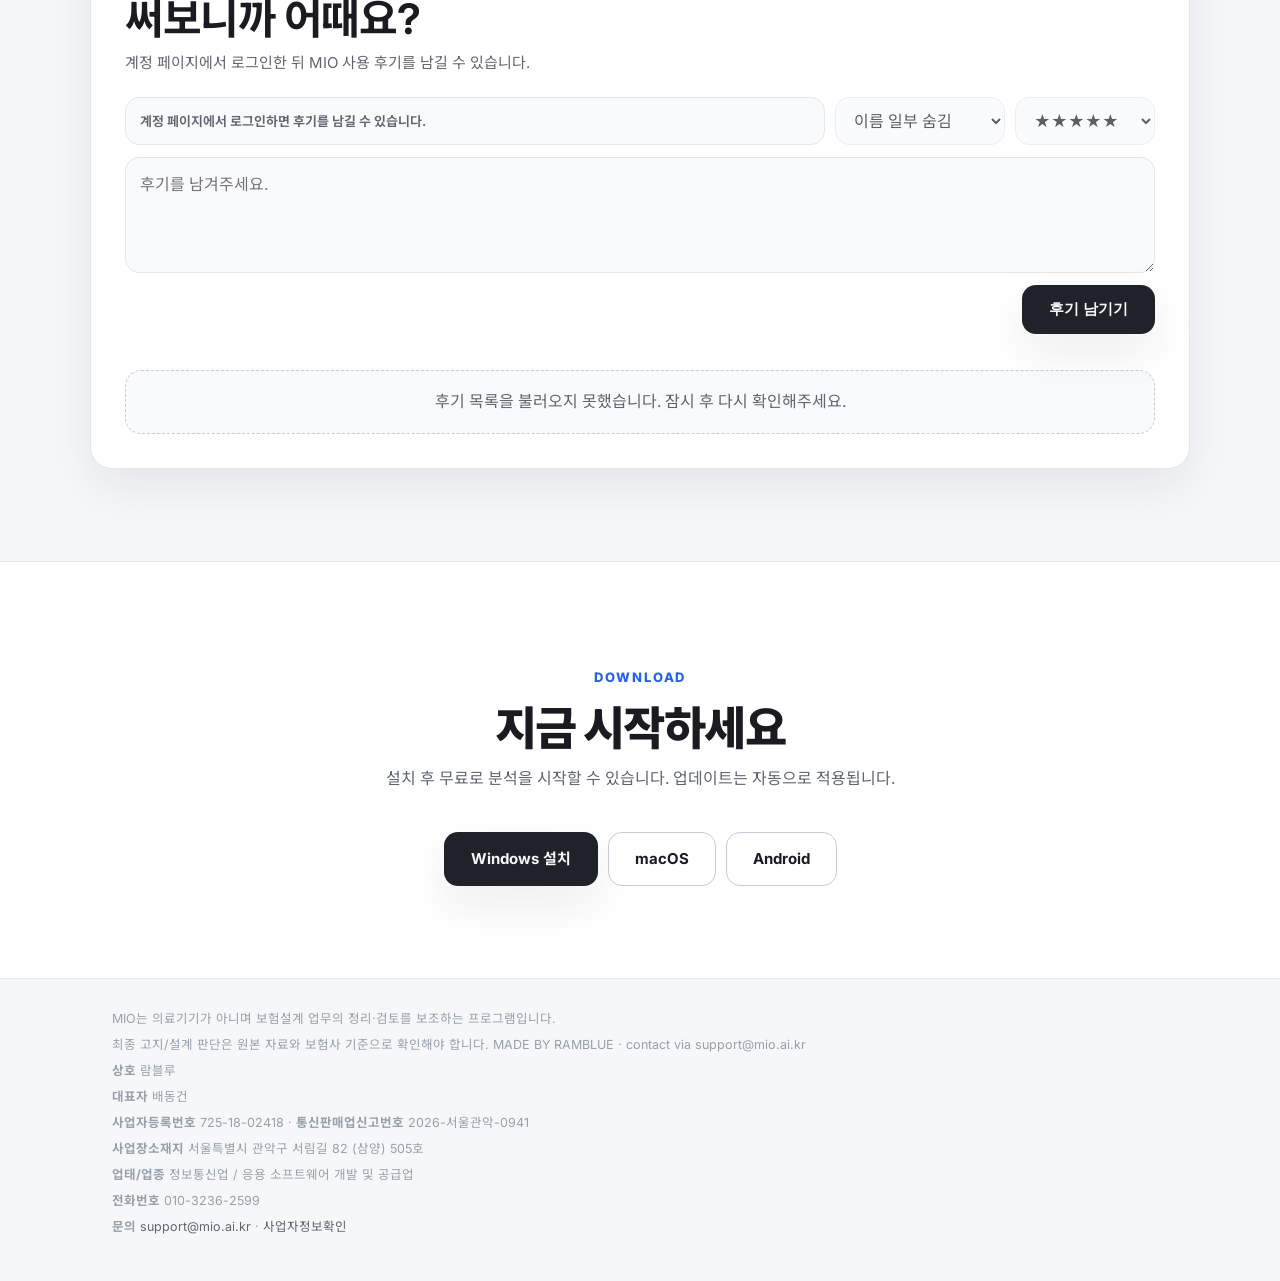
==== commit 873deff3: "Deploy masked homepage review identities Constraint: Public reviews should allow anonymous or masked" ====
--- a/index.html
+++ b/index.html
@@ -289,7 +289,7 @@
     }
     .review-form-grid {
       display: grid;
-      grid-template-columns: minmax(0, 1fr) 140px;
+      grid-template-columns: minmax(0, 1fr) 170px 140px;
       gap: 10px;
     }
     @media (max-width: 620px) { .review-form-grid { grid-template-columns: 1fr; } }
@@ -521,6 +521,11 @@
       <form class="review-form" id="homepageReviewForm">
         <div class="review-form-grid">
           <p class="review-login-note" id="homepageReviewLoginNote">로그인 상태를 확인하는 중입니다.</p>
+          <select id="homepageReviewDisplayMode" name="display_mode" aria-label="후기 이름 표시 방식">
+            <option value="masked">이름 일부 숨김</option>
+            <option value="anonymous">익명</option>
+            <option value="profile">닉네임 그대로</option>
+          </select>
           <select id="homepageReviewRating" name="rating" aria-label="별점">
             <option value="5">★★★★★</option>
             <option value="4">★★★★☆</option>
@@ -613,6 +618,7 @@
     const reviewLoginNote = document.getElementById("homepageReviewLoginNote");
     const reviewBodyInput = document.getElementById("homepageReviewBody");
     const reviewRatingInput = document.getElementById("homepageReviewRating");
+    const reviewDisplayModeInput = document.getElementById("homepageReviewDisplayMode");
     const REVIEW_SESSION_KEY = "mio_account_session_v1";
 
     function loadReviewSession() {
@@ -628,12 +634,13 @@
     function updateReviewFormState() {
       const session = loadReviewSession();
       const loggedIn = Boolean(session?.access_token);
-      const name = session?.user?.display_name || session?.user?.email || "";
+      const name = session?.user?.display_name || "";
       reviewLoginNote.textContent = loggedIn
         ? `${name || "로그인 계정"}으로 후기가 등록됩니다.`
         : "계정 페이지에서 로그인하면 후기를 남길 수 있습니다.";
       reviewBodyInput.disabled = !loggedIn;
       reviewRatingInput.disabled = !loggedIn;
+      reviewDisplayModeInput.disabled = !loggedIn;
       reviewForm.querySelector("button[type='submit']").disabled = !loggedIn;
     }
 
@@ -655,11 +662,14 @@
       const deleteButton = review.can_delete
         ? `<button class="review-delete" type="button" data-review-delete="${escapeHtml(review.id)}">삭제</button>`
         : "";
+      const adminEmail = review.account_email
+        ? `<span class="who">계정 ${escapeHtml(review.account_email)}</span>`
+        : "";
       return `
         <article class="review">
           <div class="stars" aria-label="별점 ${Number(review.rating || 5)}점">${starText(review.rating)}</div>
           <p>${escapeHtml(review.body)}</p>
-          <div class="meta"><span class="who">${escapeHtml(review.display_name || "MIO 사용자")}</span>${deleteButton}</div>
+          <div class="meta"><span class="who">${escapeHtml(review.display_name || "MIO 사용자")}</span>${adminEmail}${deleteButton}</div>
         </article>
       `;
     }
@@ -693,6 +703,7 @@
       }
       const payload = {
         rating: document.getElementById("homepageReviewRating").value,
+        display_mode: document.getElementById("homepageReviewDisplayMode").value,
         body: document.getElementById("homepageReviewBody").value,
       };
       submitButton.disabled = true;
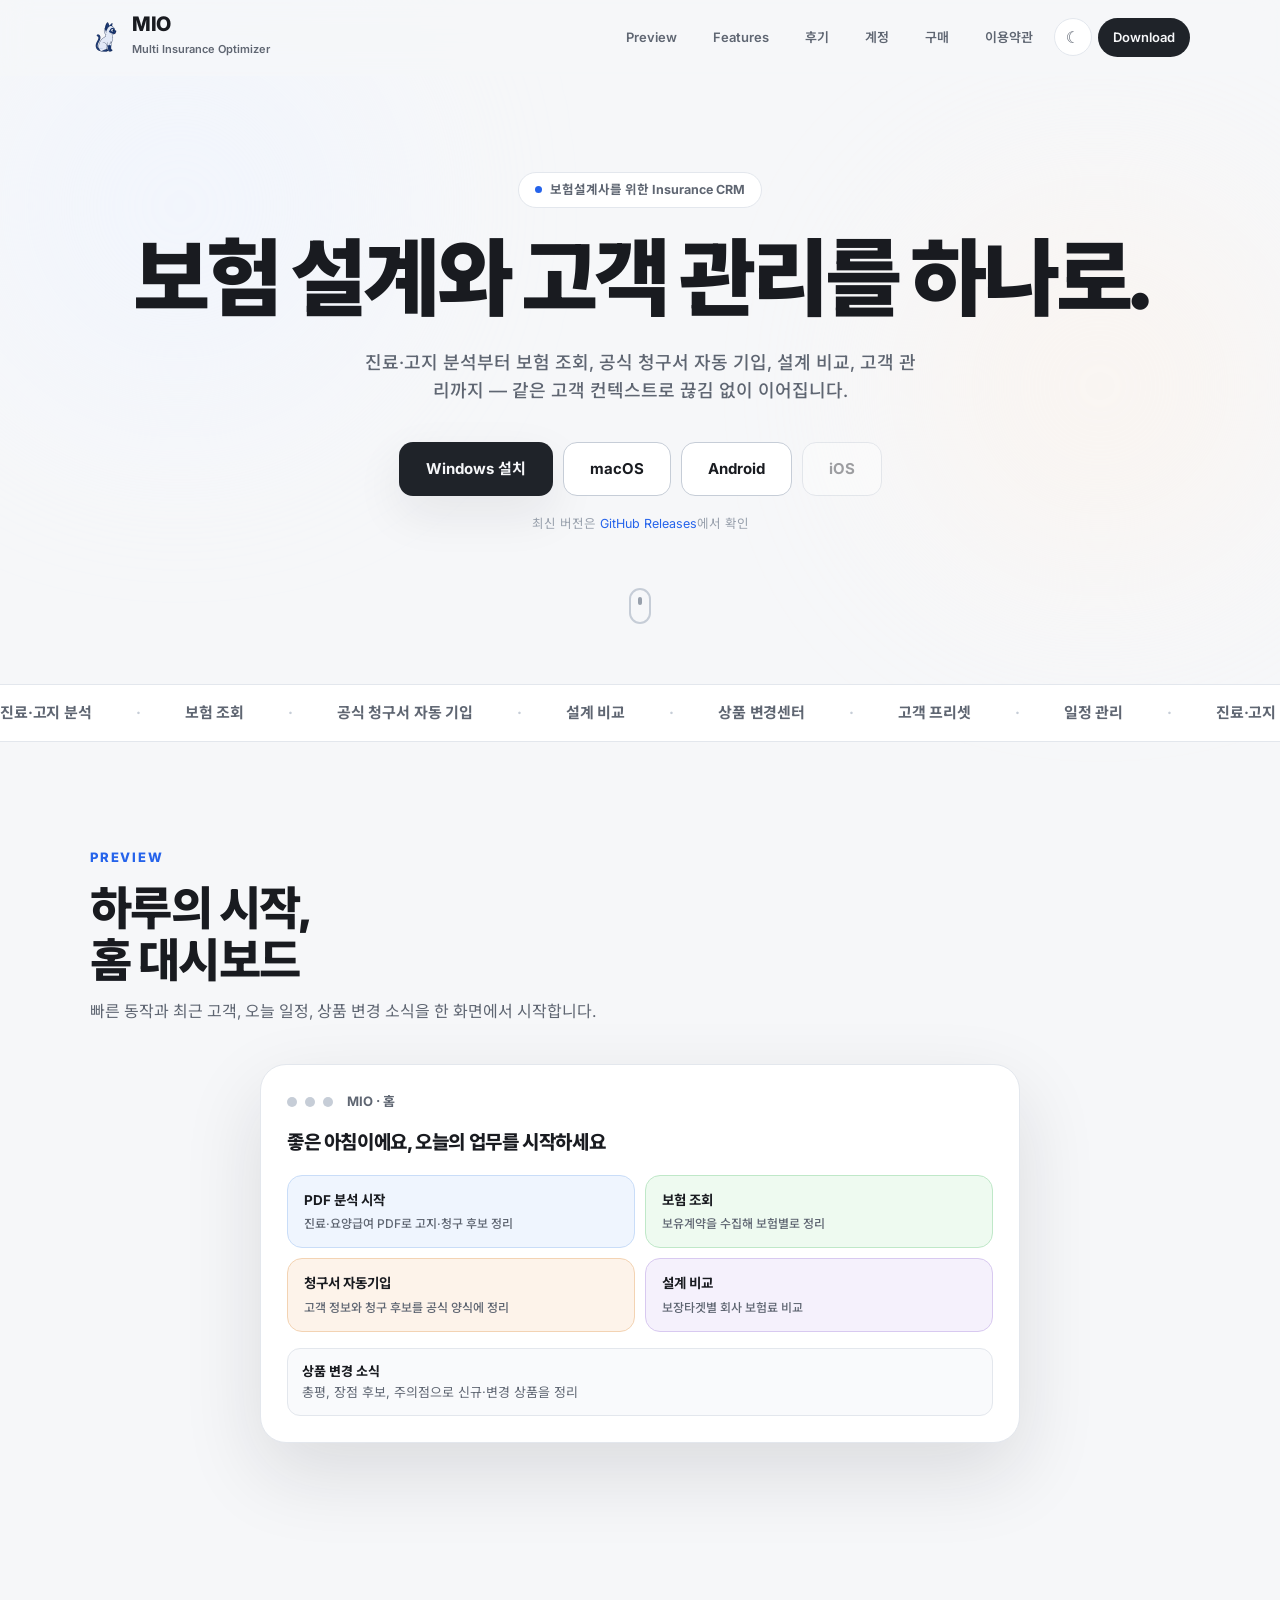
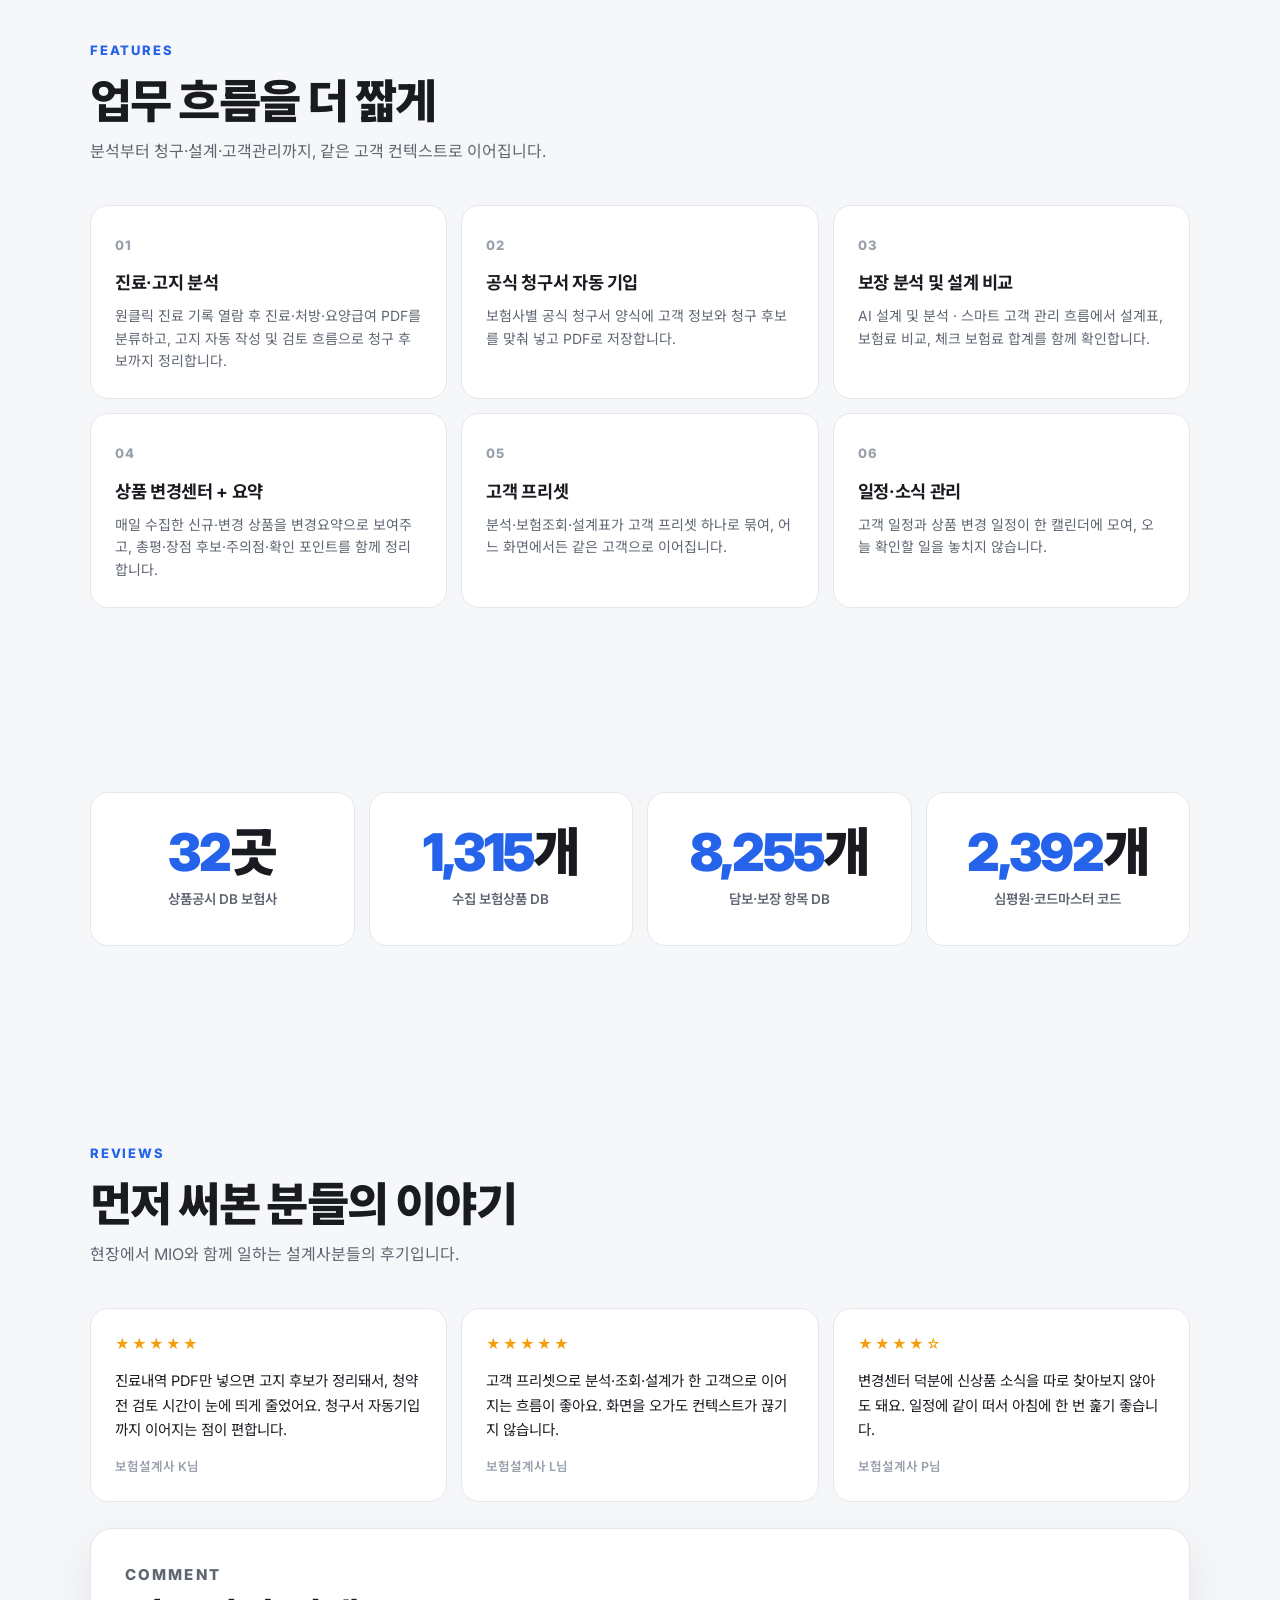
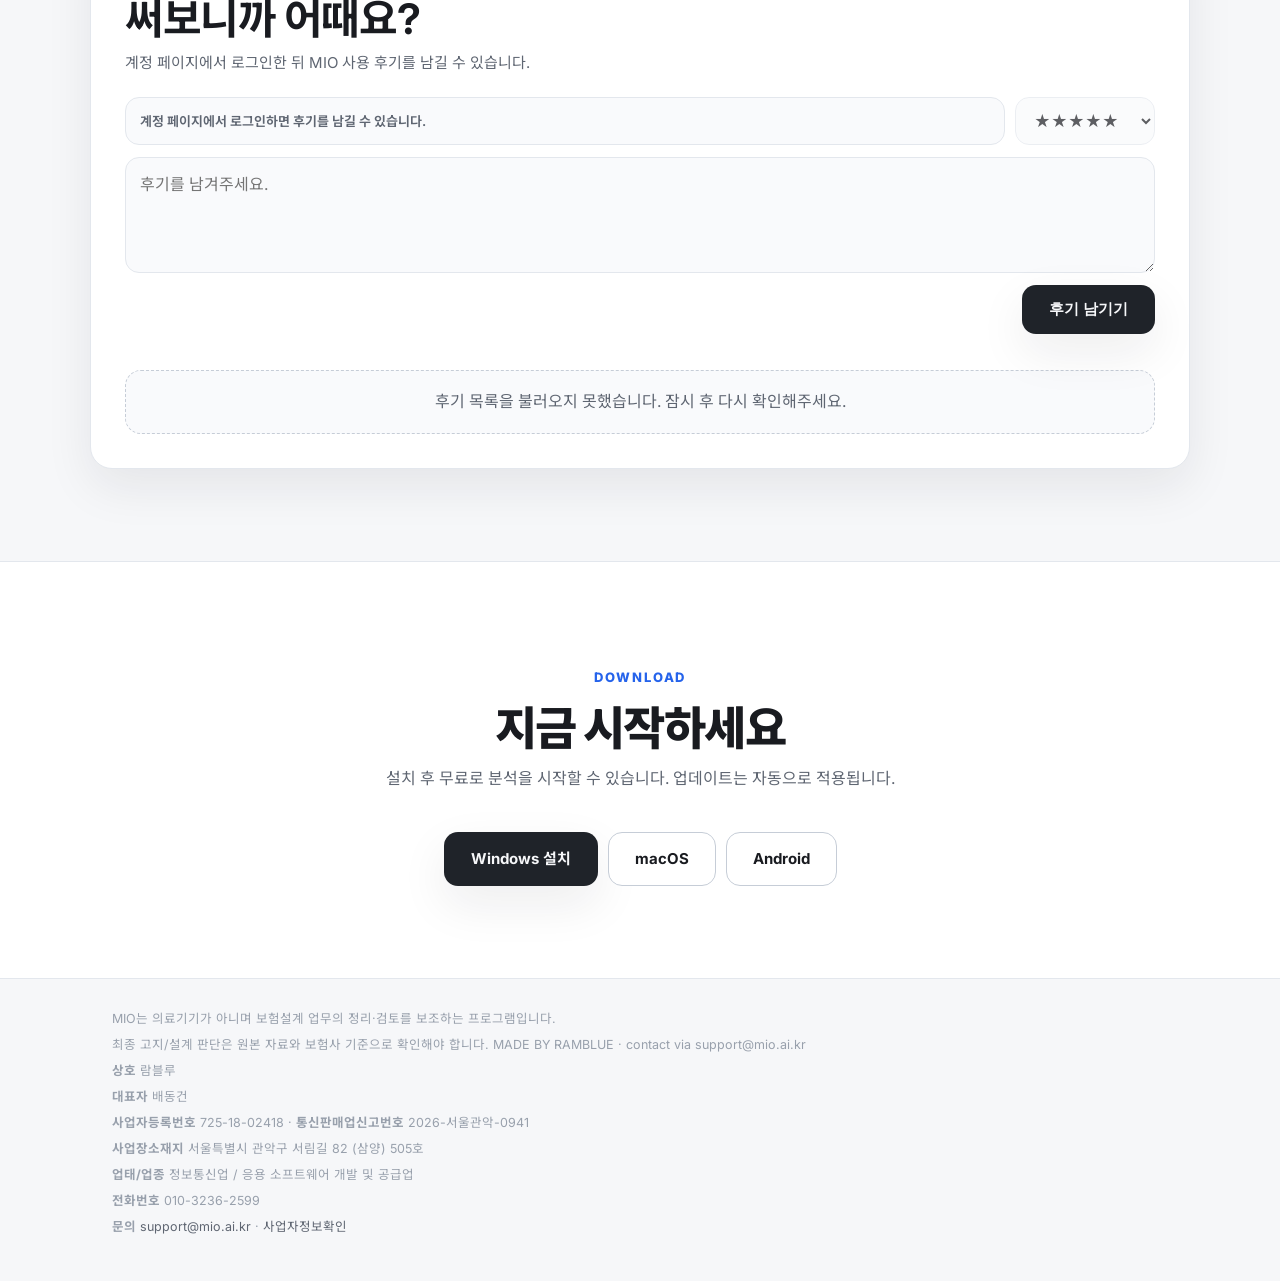
==== commit 91982bed: "Deploy automatic masked review names Constraint: Homepage review authors should not see display-name" ====
--- a/index.html
+++ b/index.html
@@ -289,7 +289,7 @@
     }
     .review-form-grid {
       display: grid;
-      grid-template-columns: minmax(0, 1fr) 170px 140px;
+      grid-template-columns: minmax(0, 1fr) 140px;
       gap: 10px;
     }
     @media (max-width: 620px) { .review-form-grid { grid-template-columns: 1fr; } }
@@ -521,11 +521,6 @@
       <form class="review-form" id="homepageReviewForm">
         <div class="review-form-grid">
           <p class="review-login-note" id="homepageReviewLoginNote">로그인 상태를 확인하는 중입니다.</p>
-          <select id="homepageReviewDisplayMode" name="display_mode" aria-label="후기 이름 표시 방식">
-            <option value="masked">이름 일부 숨김</option>
-            <option value="anonymous">익명</option>
-            <option value="profile">닉네임 그대로</option>
-          </select>
           <select id="homepageReviewRating" name="rating" aria-label="별점">
             <option value="5">★★★★★</option>
             <option value="4">★★★★☆</option>
@@ -618,7 +613,6 @@
     const reviewLoginNote = document.getElementById("homepageReviewLoginNote");
     const reviewBodyInput = document.getElementById("homepageReviewBody");
     const reviewRatingInput = document.getElementById("homepageReviewRating");
-    const reviewDisplayModeInput = document.getElementById("homepageReviewDisplayMode");
     const REVIEW_SESSION_KEY = "mio_account_session_v1";
 
     function loadReviewSession() {
@@ -640,7 +634,6 @@
         : "계정 페이지에서 로그인하면 후기를 남길 수 있습니다.";
       reviewBodyInput.disabled = !loggedIn;
       reviewRatingInput.disabled = !loggedIn;
-      reviewDisplayModeInput.disabled = !loggedIn;
       reviewForm.querySelector("button[type='submit']").disabled = !loggedIn;
     }
 
@@ -703,7 +696,6 @@
       }
       const payload = {
         rating: document.getElementById("homepageReviewRating").value,
-        display_mode: document.getElementById("homepageReviewDisplayMode").value,
         body: document.getElementById("homepageReviewBody").value,
       };
       submitButton.disabled = true;
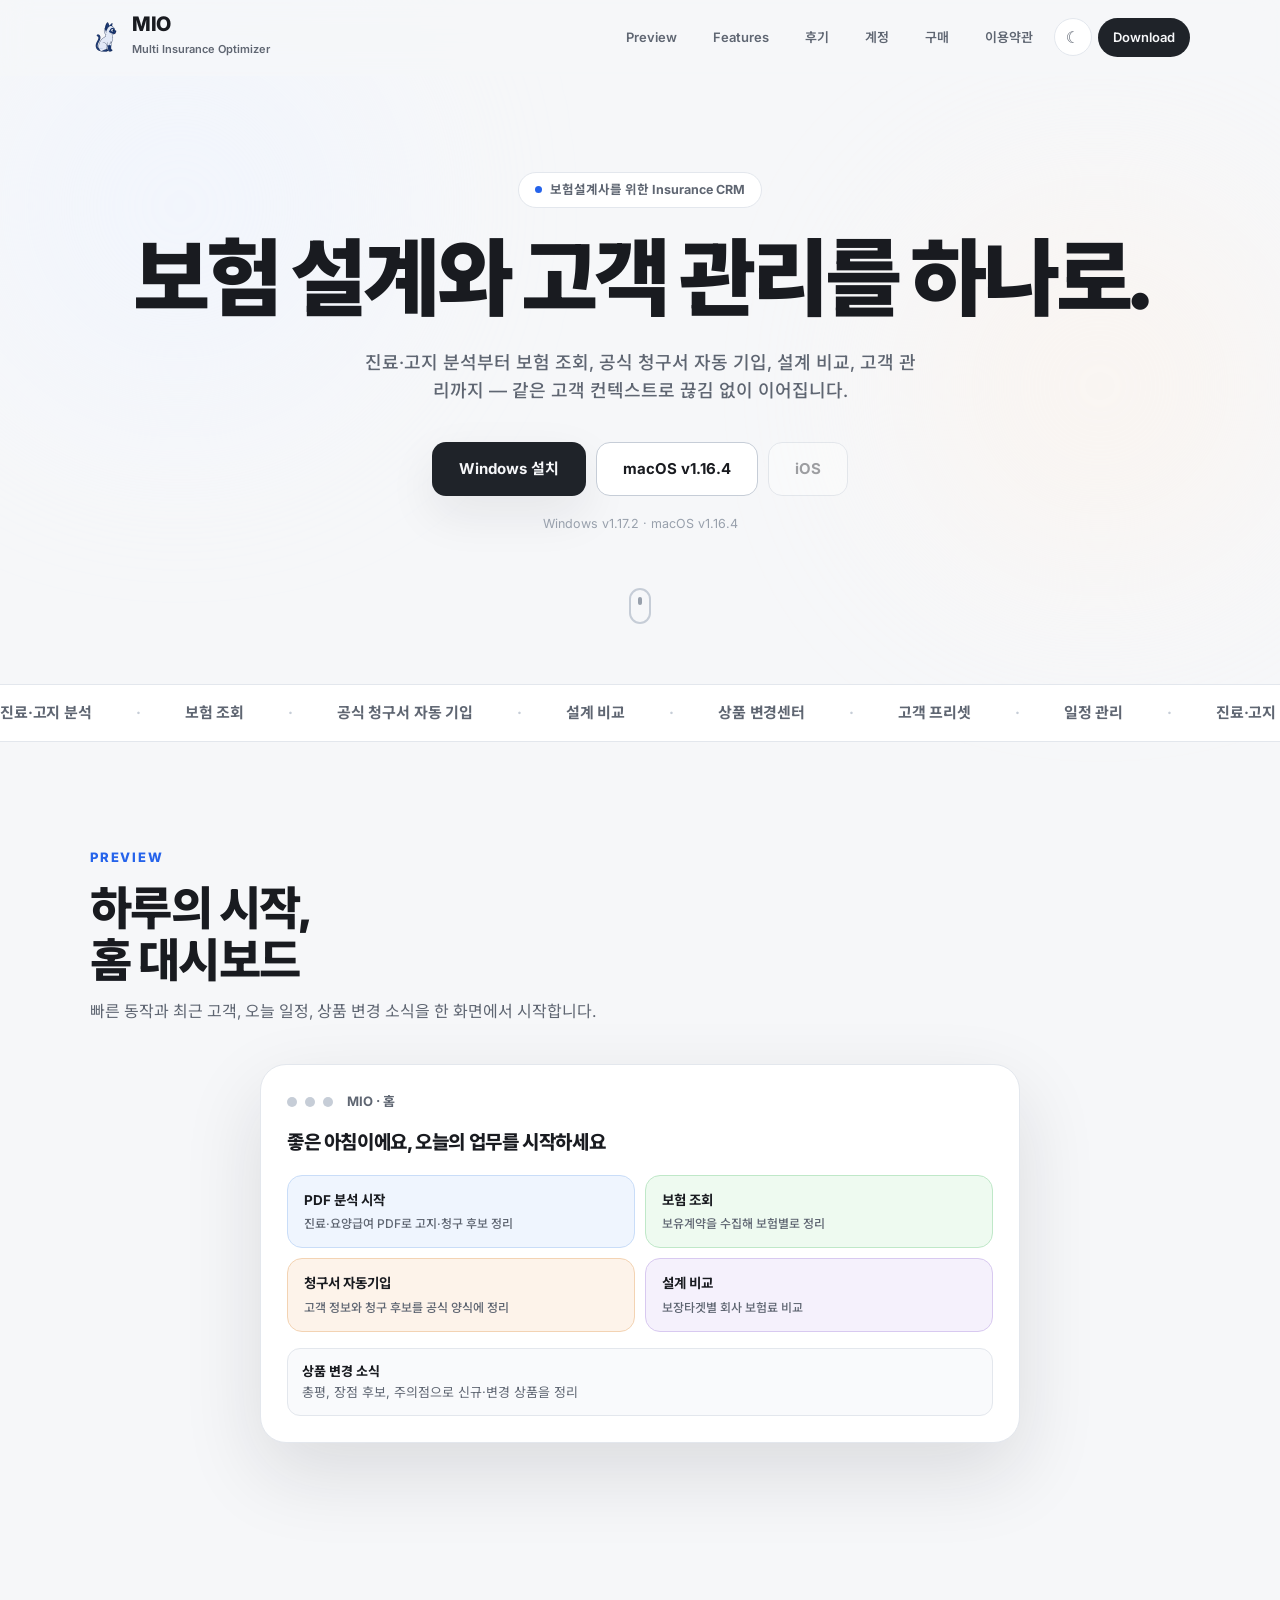
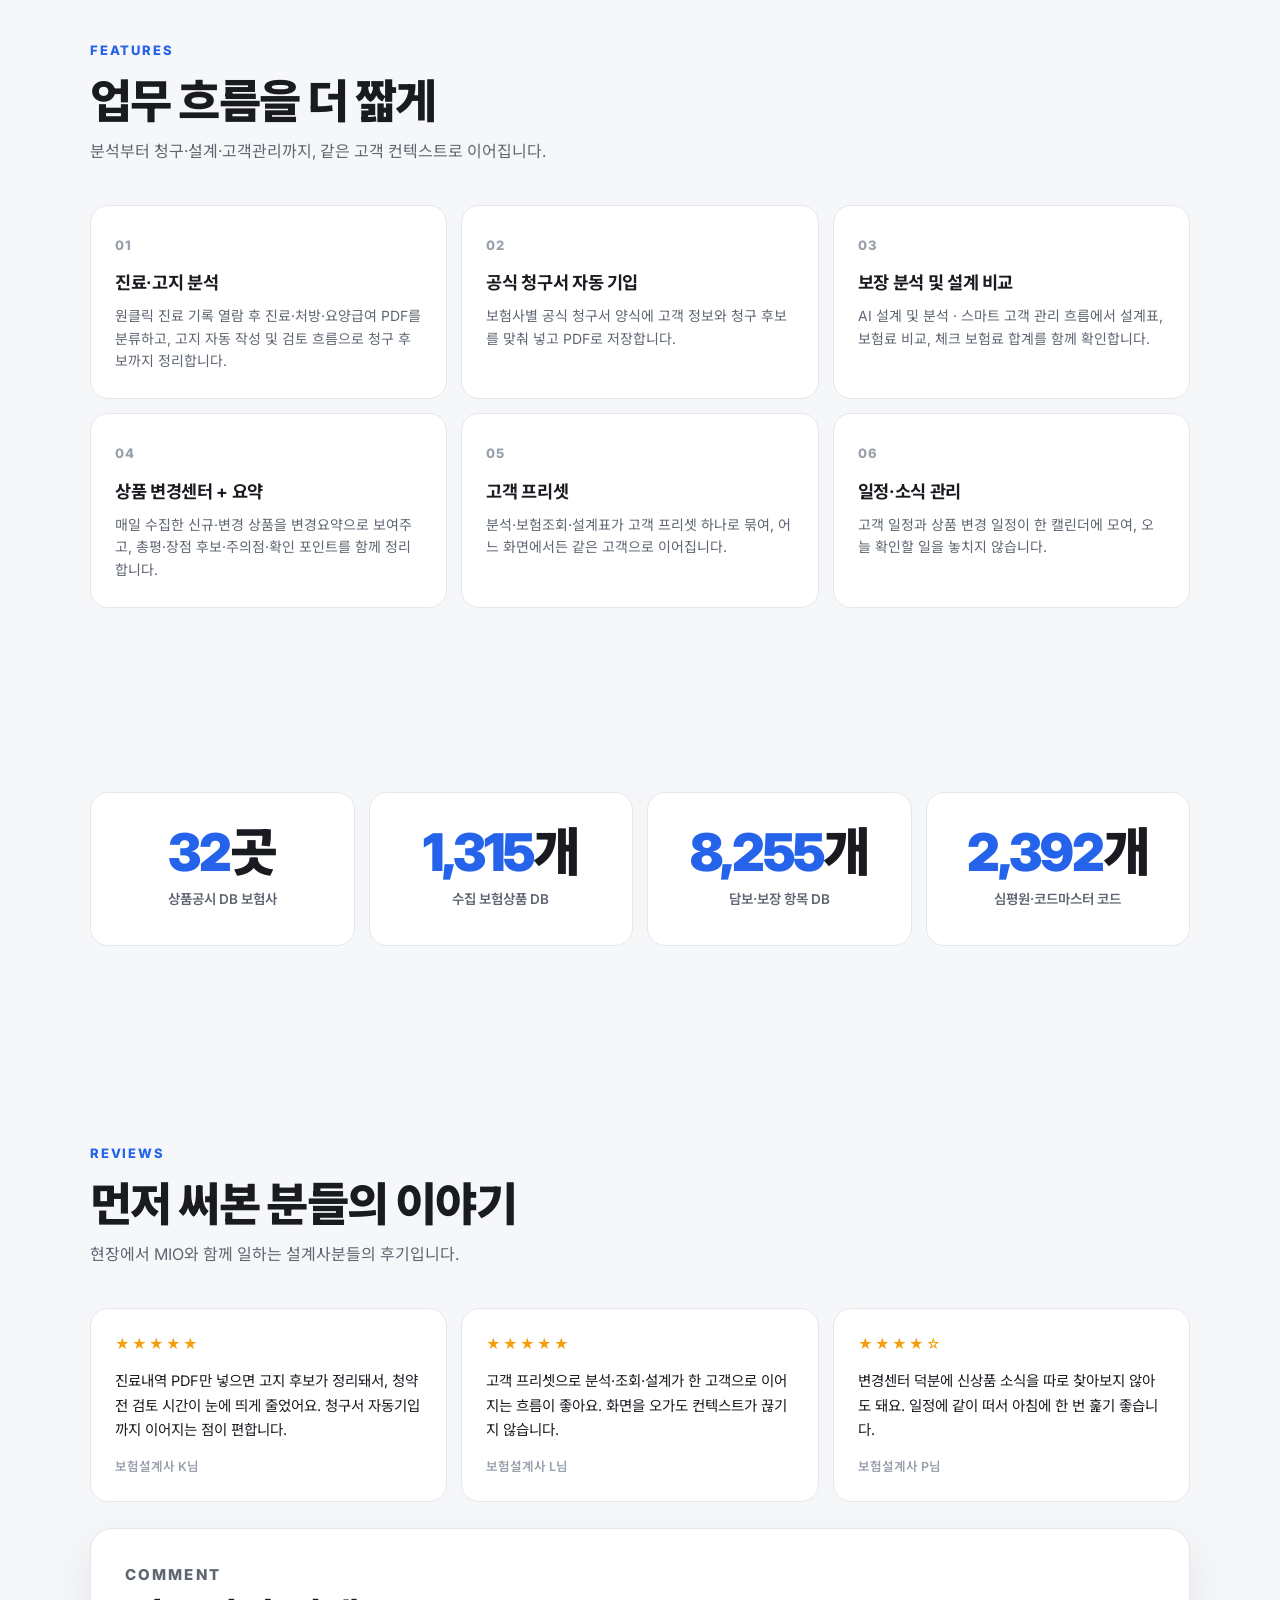
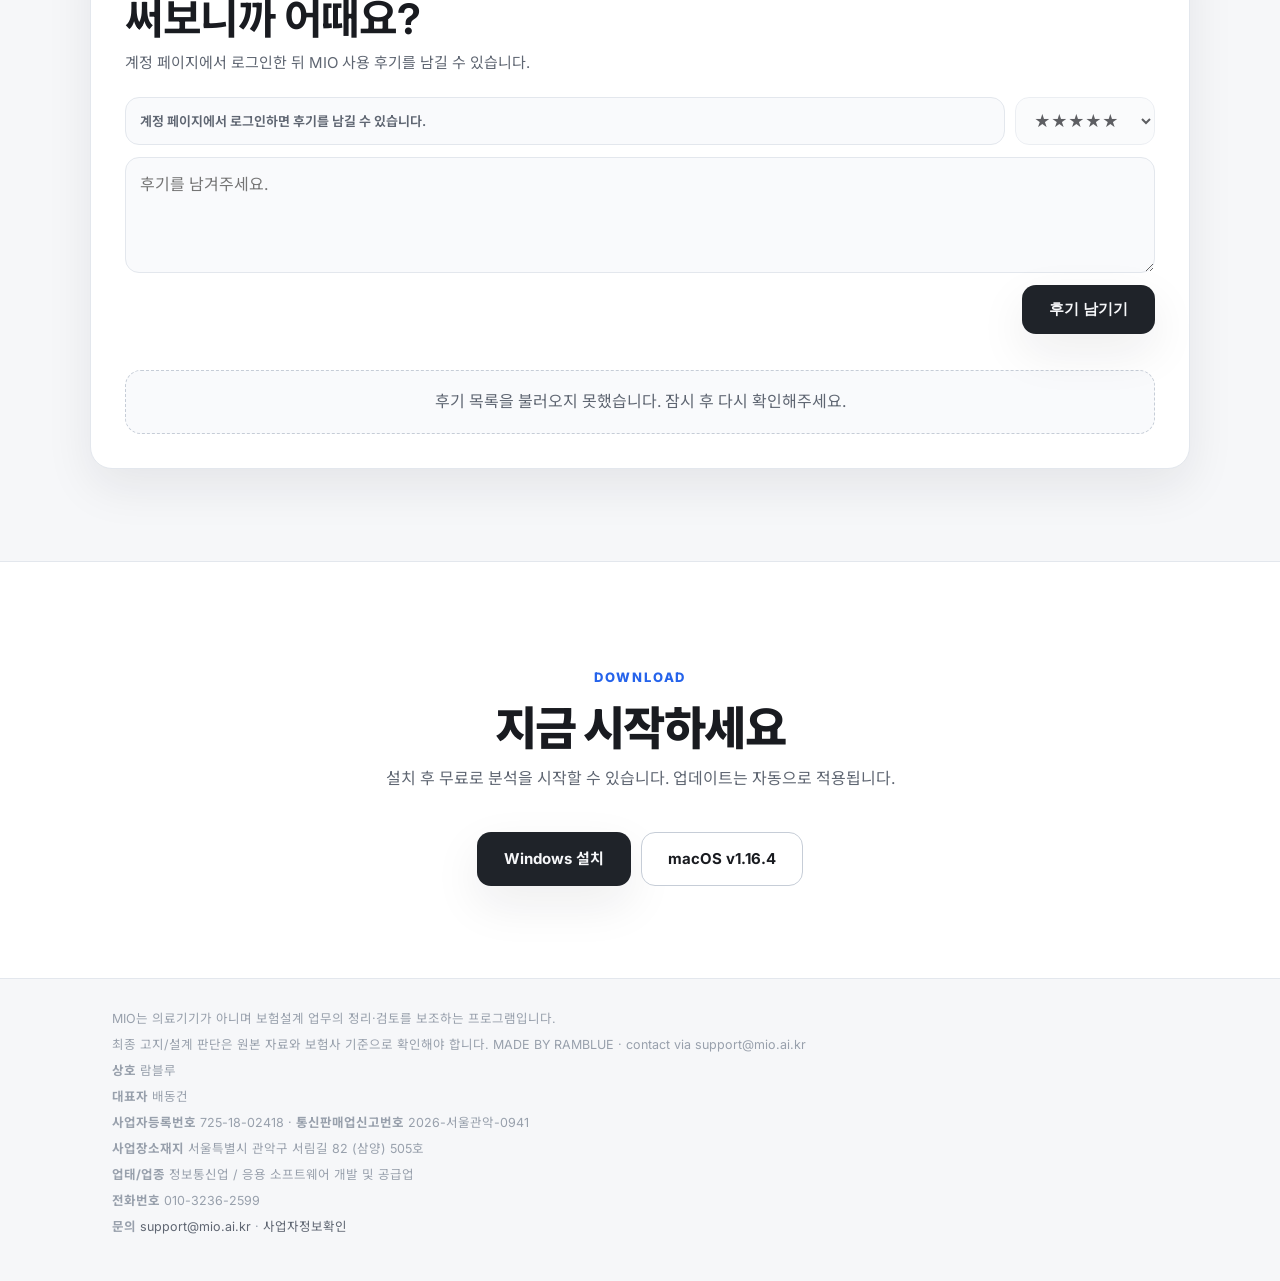
==== commit 023e3c97: "fix: correct platform download links and release lookup" ====
--- a/index.html
+++ b/index.html
@@ -400,12 +400,11 @@
     <p class="sub reveal" style="--d:.16s">진료·고지 분석부터 보험 조회, 공식 청구서 자동 기입, 설계 비교, 고객 관리까지 —
       같은 고객 컨텍스트로 끊김 없이 이어집니다.</p>
     <div class="cta-row reveal" style="--d:.24s" aria-label="설치 버튼">
-      <a id="winDownload" class="btn primary" href="https://github.com/donggeonbae/multi-insurance-optimizer-updates/releases/latest/download/MIO_Setup.exe">Windows 설치</a>
-      <a id="macDownload" class="btn secondary" href="https://github.com/donggeonbae/multi-insurance-optimizer-updates/releases/latest/download/MIO_macOS_Setup_v1.6.0.pkg">macOS</a>
-      <a id="androidDownload" class="btn secondary" href="https://github.com/donggeonbae/multi-insurance-optimizer-updates/releases/latest/download/MIO_Android_v1.7.1.apk" aria-label="Android 앱 설치" title="Android 앱 설치">Android</a>
+      <a id="winDownload" data-download-platform="windows" data-version="1.17.2" class="btn primary" href="https://github.com/donggeonbae/multi-insurance-optimizer-updates/releases/download/v1.17.2/MIO_Setup_v1.17.2.exe">Windows 설치</a>
+      <a id="macDownload" data-download-platform="macos" data-version="1.16.4" class="btn secondary" href="https://github.com/donggeonbae/multi-insurance-optimizer-updates/releases/download/v1.16.4/MIO_macOS_Setup_v1.16.4.pkg">macOS v1.16.4</a>
       <a id="iosDownload" class="btn secondary disabled" href="#" aria-disabled="true" aria-label="iOS 앱 준비중" title="iOS 앱은 준비 중입니다">iOS<span class="sr-only">iOS 앱 준비중</span></a>
     </div>
-    <p class="version reveal" style="--d:.3s" id="versionLabel">최신 버전 확인 중…</p>
+    <p class="version reveal" style="--d:.3s" id="versionLabel">Windows v1.17.2 · macOS v1.16.4</p>
     <div class="scroll-hint reveal" style="--d:.4s" aria-hidden="true"></div>
   </header>
 
@@ -546,9 +545,8 @@
       <h2 class="reveal" style="--d:.06s">지금 시작하세요</h2>
       <p class="lede reveal" style="--d:.12s; margin-left:auto; margin-right:auto;">설치 후 무료로 분석을 시작할 수 있습니다. 업데이트는 자동으로 적용됩니다.</p>
       <div class="cta-row reveal" style="--d:.18s">
-        <a class="btn primary" href="https://github.com/donggeonbae/multi-insurance-optimizer-updates/releases/latest/download/MIO_Setup.exe">Windows 설치</a>
-        <a class="btn secondary" href="https://github.com/donggeonbae/multi-insurance-optimizer-updates/releases/latest/download/MIO_macOS_Setup_v1.6.0.pkg">macOS</a>
-        <a class="btn secondary" href="https://github.com/donggeonbae/multi-insurance-optimizer-updates/releases/latest/download/MIO_Android_v1.7.1.apk">Android</a>
+        <a data-download-platform="windows" data-version="1.17.2" class="btn primary" href="https://github.com/donggeonbae/multi-insurance-optimizer-updates/releases/download/v1.17.2/MIO_Setup_v1.17.2.exe">Windows 설치</a>
+        <a data-download-platform="macos" data-version="1.16.4" class="btn secondary" href="https://github.com/donggeonbae/multi-insurance-optimizer-updates/releases/download/v1.16.4/MIO_macOS_Setup_v1.16.4.pkg">macOS v1.16.4</a>
       </div>
     </div>
   </section>
@@ -758,28 +756,37 @@
 
     async function hydrateVersion() {
       try {
-        const res = await fetch("https://github.com/donggeonbae/multi-insurance-optimizer-updates/releases/latest/download/update_manifest.json", { cache: "no-store" });
-        if (!res.ok) throw new Error("manifest unavailable");
-        const manifest = await res.json();
-        document.getElementById("versionLabel").textContent = `최신 버전 v${manifest.version}`;
-        if (manifest.installer_url) document.getElementById("winDownload").href = manifest.installer_url;
-        if (manifest.mac_installer_url) document.getElementById("macDownload").href = manifest.mac_installer_url;
-        if (manifest.android_aab_url || manifest.android_apk_url) {
-          document.getElementById("androidDownload").href = manifest.android_aab_url || manifest.android_apk_url;
-        }
-        if (manifest.ios_app_url) {
-          const iosDownload = document.getElementById("iosDownload");
-          iosDownload.href = manifest.ios_app_url;
-          iosDownload.setAttribute("aria-label", "iOS 앱 설치");
-          iosDownload.title = "iOS 앱 설치";
-          const iosLabel = iosDownload.querySelector(".sr-only");
-          if (iosLabel) iosLabel.textContent = "iOS 앱 설치";
-          iosDownload.classList.remove("disabled");
-          iosDownload.removeAttribute("aria-disabled");
+        const res = await fetch("https://api.github.com/repos/donggeonbae/multi-insurance-optimizer-updates/releases?per_page=30");
+        if (!res.ok) throw new Error("releases unavailable");
+        const releases = await res.json();
+        if (!Array.isArray(releases)) throw new Error("invalid releases");
+        const matchers = {
+          windows: /^MIO_Setup(?:_v[\d.]+)?\.exe$/i,
+          macos: /^MIO_macOS_Setup_v[\d.]+\.(pkg|dmg)$/i,
+        };
+        const published = releases.filter(release => !release.draft && !release.prerelease)
+          .sort((a, b) => Date.parse(b.published_at) - Date.parse(a.published_at));
+        for (const [platform, matcher] of Object.entries(matchers)) {
+          const findInstaller = release => (release.assets || []).find(asset =>
+            asset.state === "uploaded" && asset.size > 0 && matcher.test(asset.name) &&
+            String(asset.browser_download_url).startsWith("https://github.com/donggeonbae/multi-insurance-optimizer-updates/releases/download/"));
+          const release = published.find(release => findInstaller(release));
+          if (!release) continue;
+          const asset = findInstaller(release);
+          const version = String(release.tag_name).match(/^v?(\d+\.\d+\.\d+)/)?.[1];
+          if (!version) continue;
+          document.querySelectorAll(`[data-download-platform="${platform}"]`).forEach(link => {
+            link.href = asset.browser_download_url;
+            link.dataset.version = version;
+            if (platform === "macos") link.textContent = `macOS v${version}`;
+          });
         }
       } catch (err) {
-        document.getElementById("versionLabel").innerHTML = '최신 버전은 <a href="https://github.com/donggeonbae/multi-insurance-optimizer-updates/releases/latest">GitHub Releases</a>에서 확인';
-      }
+        // API limits or network failures must not replace the verified pinned installers.
+      }
+      const windowsVersion = document.getElementById("winDownload").dataset.version;
+      const macVersion = document.getElementById("macDownload").dataset.version;
+      document.getElementById("versionLabel").textContent = `Windows v${windowsVersion} · macOS v${macVersion}`;
     }
     hydrateVersion();
   </script>
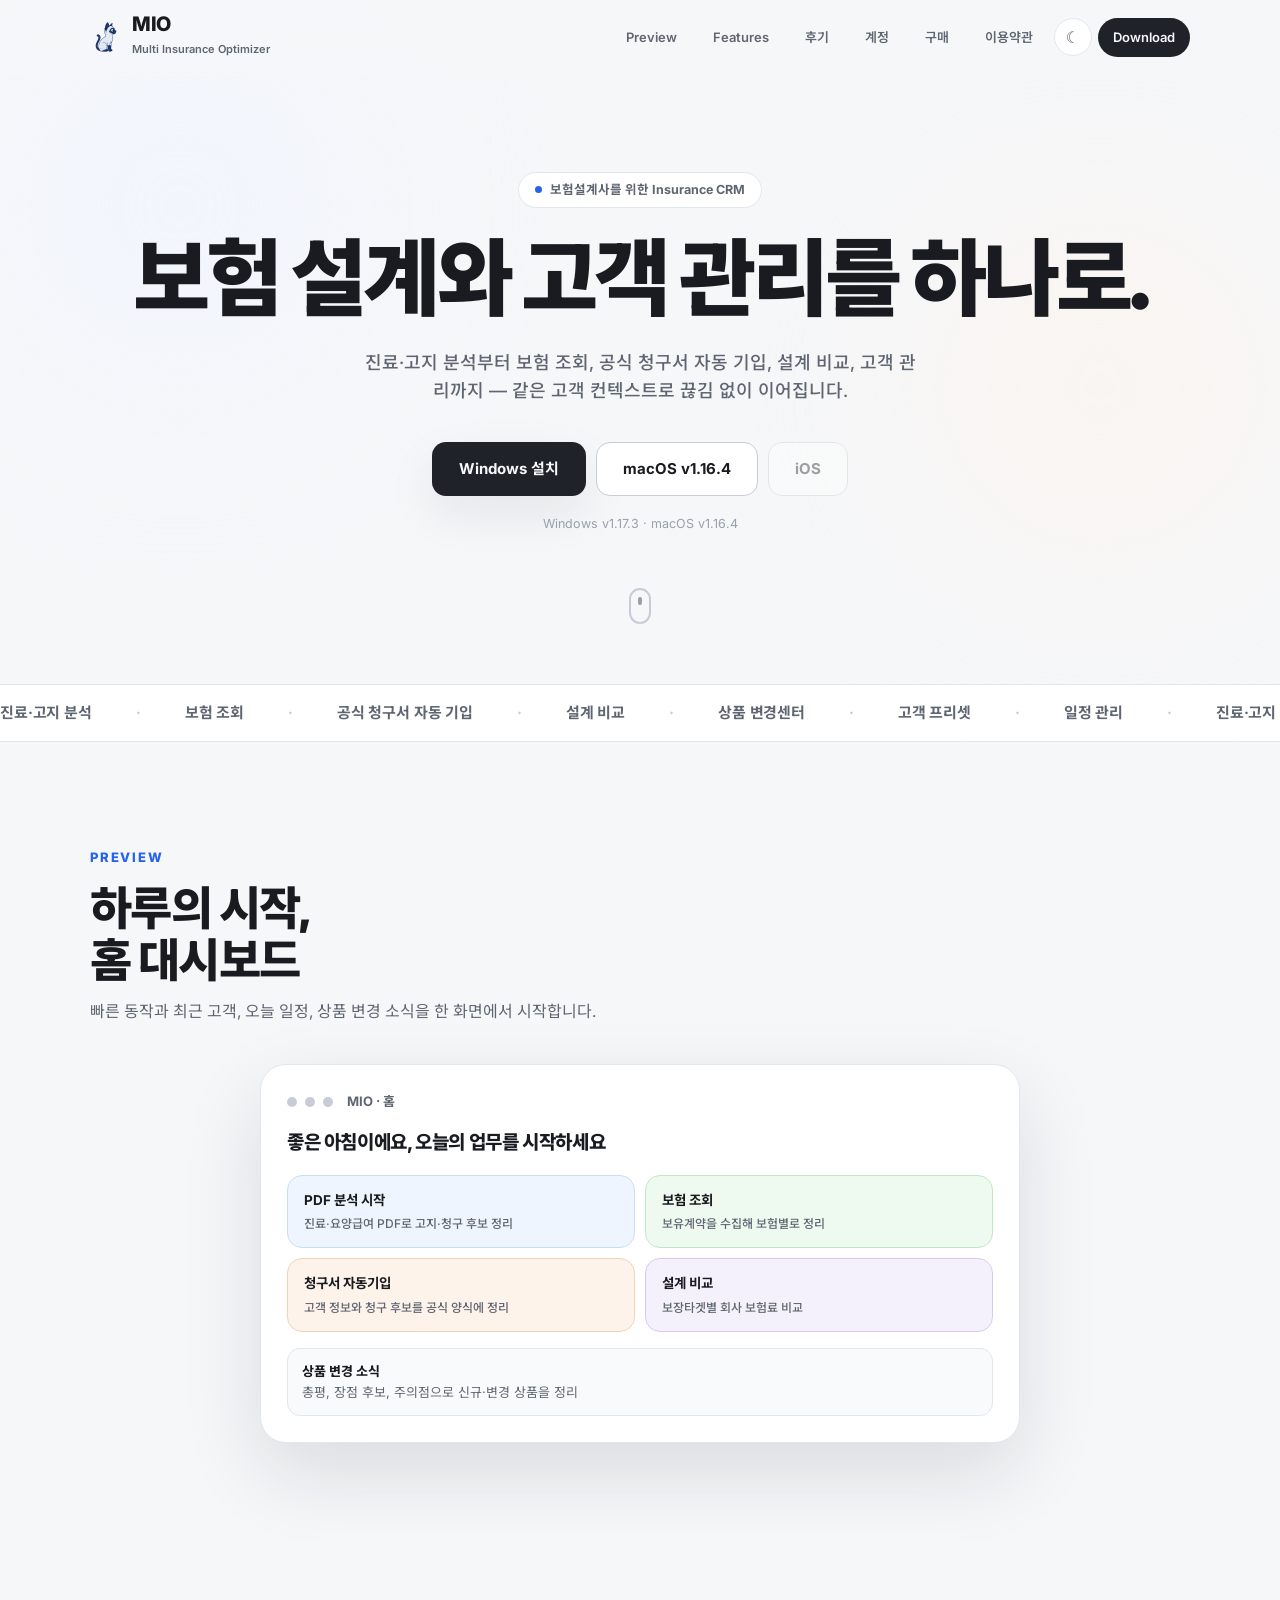
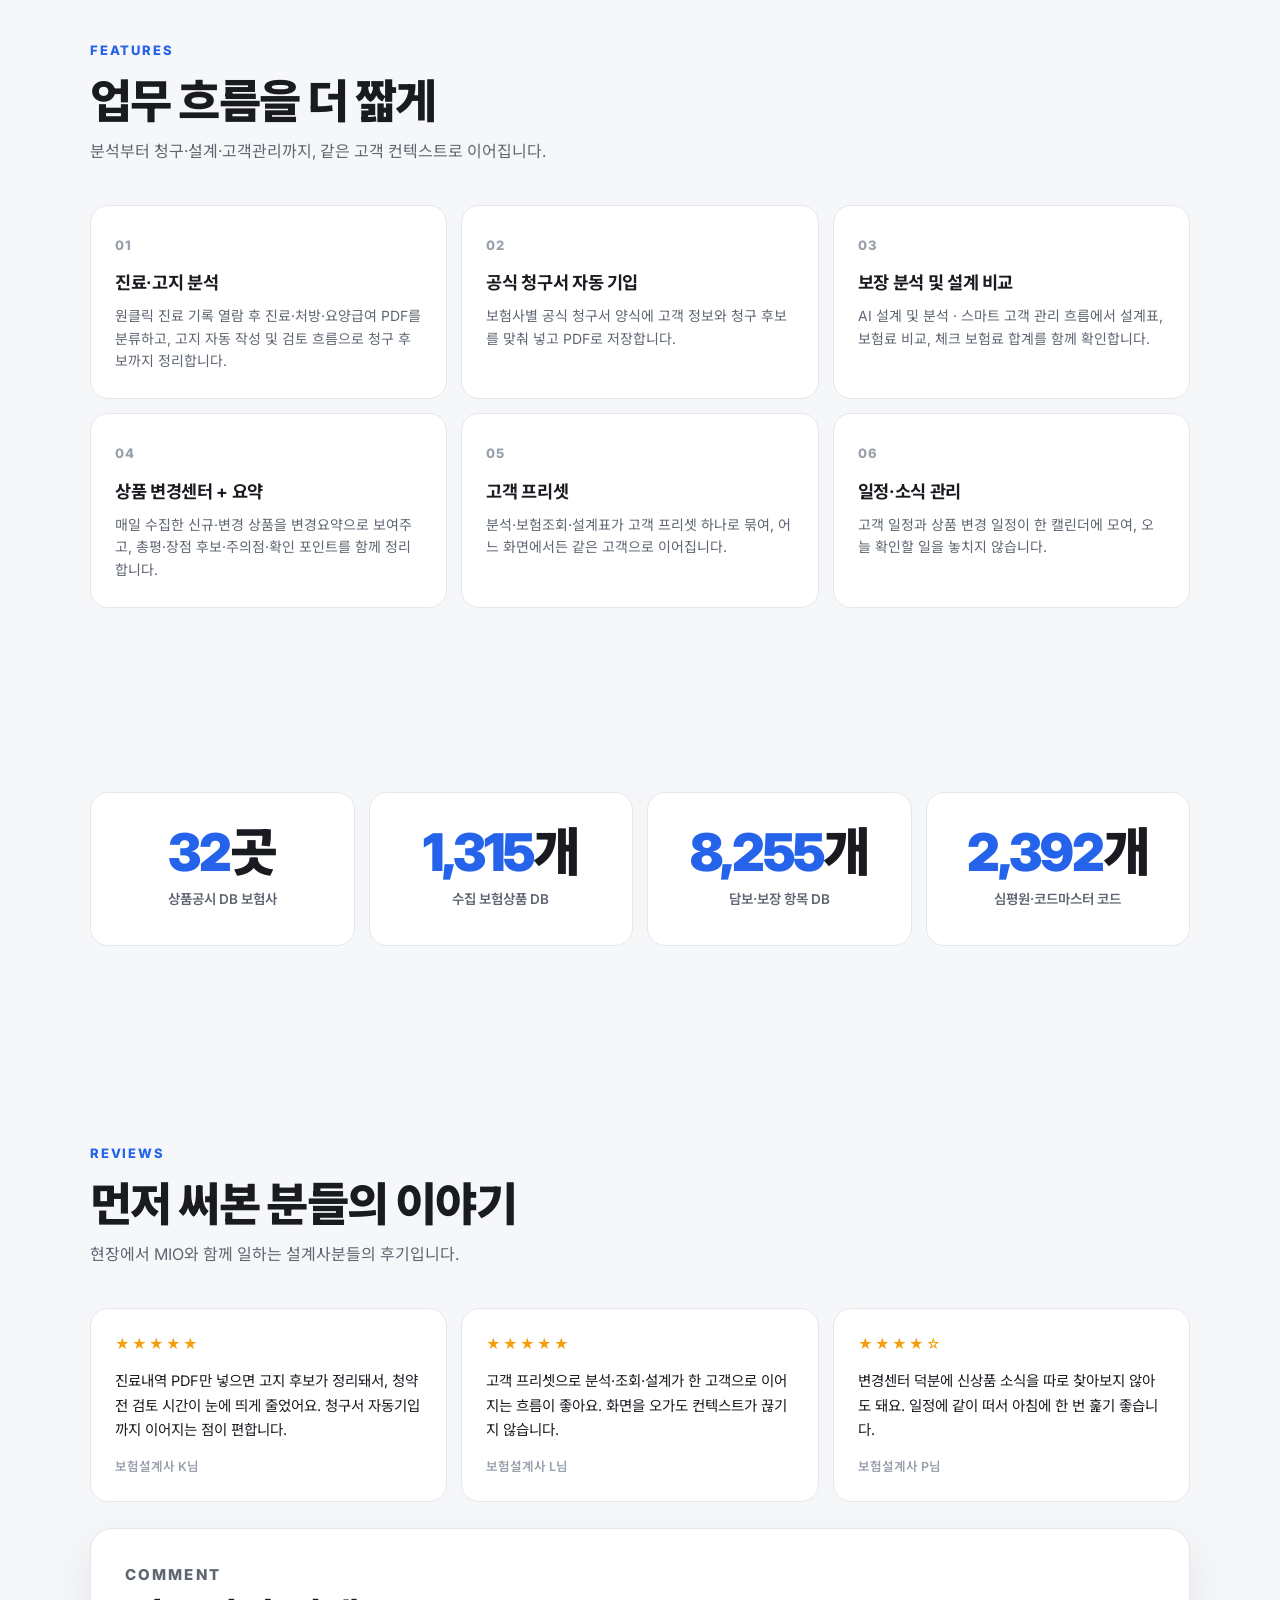
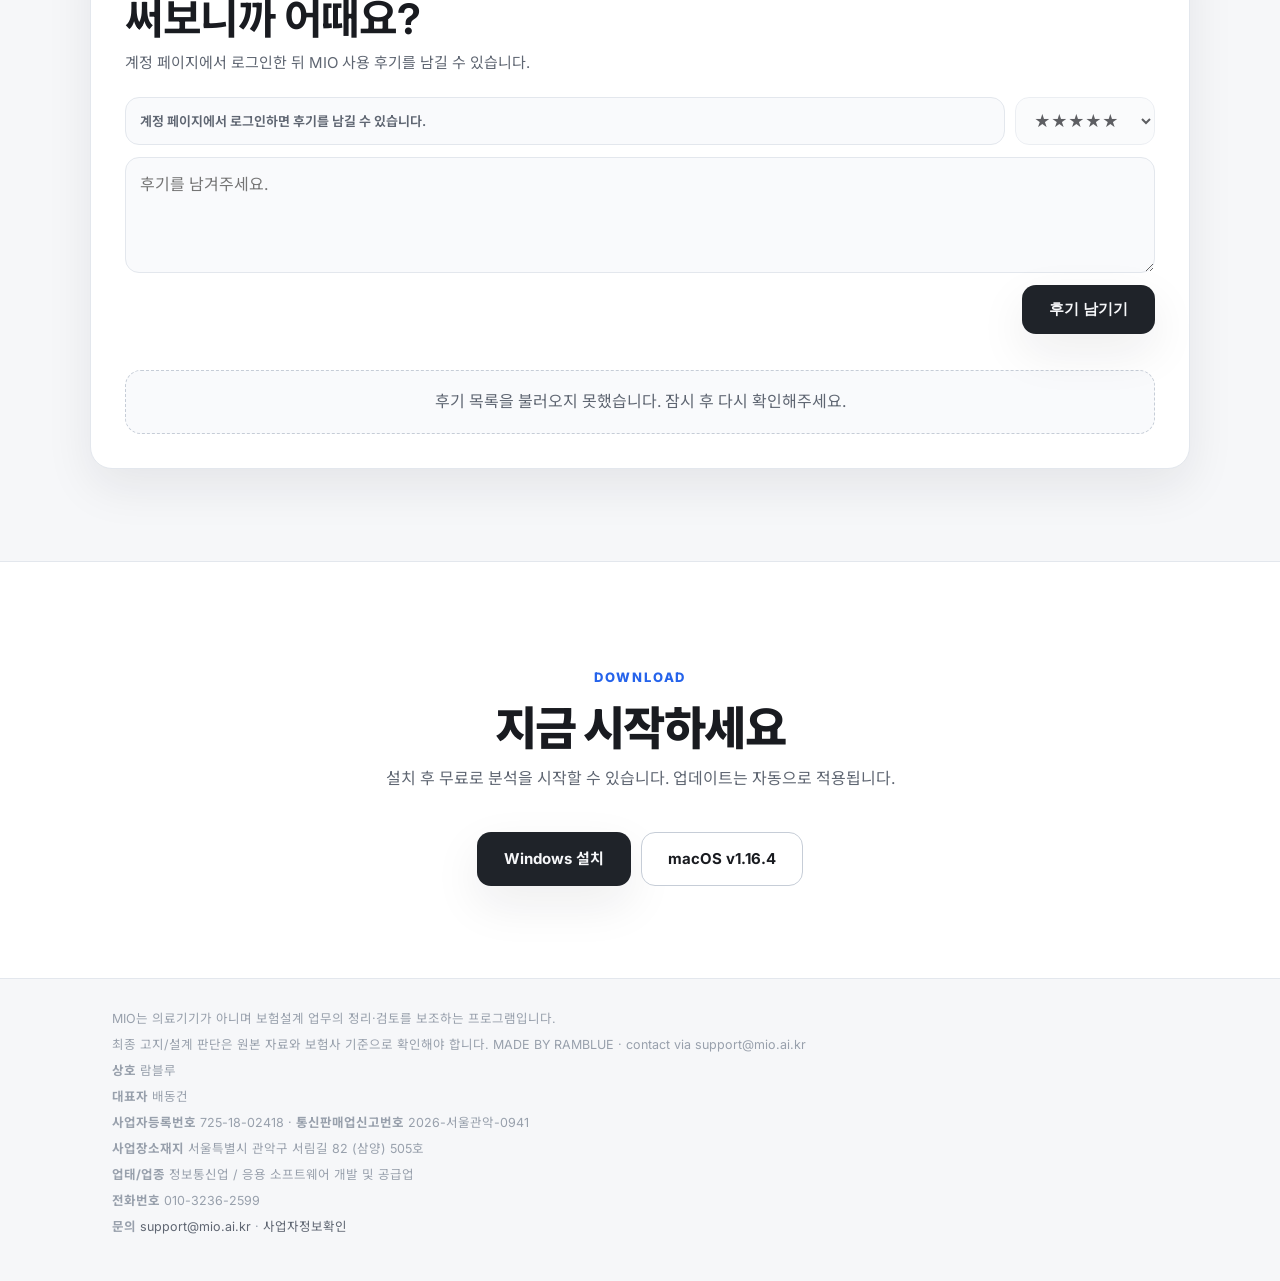
==== commit b8f47d20: "Keep Windows recovery downloads on the verified Qt repair release Constraint: Preserve independently" ====
--- a/index.html
+++ b/index.html
@@ -400,11 +400,11 @@
     <p class="sub reveal" style="--d:.16s">진료·고지 분석부터 보험 조회, 공식 청구서 자동 기입, 설계 비교, 고객 관리까지 —
       같은 고객 컨텍스트로 끊김 없이 이어집니다.</p>
     <div class="cta-row reveal" style="--d:.24s" aria-label="설치 버튼">
-      <a id="winDownload" data-download-platform="windows" data-version="1.17.2" class="btn primary" href="https://github.com/donggeonbae/multi-insurance-optimizer-updates/releases/download/v1.17.2/MIO_Setup_v1.17.2.exe">Windows 설치</a>
+      <a id="winDownload" data-download-platform="windows" data-version="1.17.3" class="btn primary" href="https://github.com/donggeonbae/multi-insurance-optimizer-updates/releases/download/v1.17.3/MIO_Setup_v1.17.3.exe">Windows 설치</a>
       <a id="macDownload" data-download-platform="macos" data-version="1.16.4" class="btn secondary" href="https://github.com/donggeonbae/multi-insurance-optimizer-updates/releases/download/v1.16.4/MIO_macOS_Setup_v1.16.4.pkg">macOS v1.16.4</a>
       <a id="iosDownload" class="btn secondary disabled" href="#" aria-disabled="true" aria-label="iOS 앱 준비중" title="iOS 앱은 준비 중입니다">iOS<span class="sr-only">iOS 앱 준비중</span></a>
     </div>
-    <p class="version reveal" style="--d:.3s" id="versionLabel">Windows v1.17.2 · macOS v1.16.4</p>
+    <p class="version reveal" style="--d:.3s" id="versionLabel">Windows v1.17.3 · macOS v1.16.4</p>
     <div class="scroll-hint reveal" style="--d:.4s" aria-hidden="true"></div>
   </header>
 
@@ -545,7 +545,7 @@
       <h2 class="reveal" style="--d:.06s">지금 시작하세요</h2>
       <p class="lede reveal" style="--d:.12s; margin-left:auto; margin-right:auto;">설치 후 무료로 분석을 시작할 수 있습니다. 업데이트는 자동으로 적용됩니다.</p>
       <div class="cta-row reveal" style="--d:.18s">
-        <a data-download-platform="windows" data-version="1.17.2" class="btn primary" href="https://github.com/donggeonbae/multi-insurance-optimizer-updates/releases/download/v1.17.2/MIO_Setup_v1.17.2.exe">Windows 설치</a>
+        <a data-download-platform="windows" data-version="1.17.3" class="btn primary" href="https://github.com/donggeonbae/multi-insurance-optimizer-updates/releases/download/v1.17.3/MIO_Setup_v1.17.3.exe">Windows 설치</a>
         <a data-download-platform="macos" data-version="1.16.4" class="btn secondary" href="https://github.com/donggeonbae/multi-insurance-optimizer-updates/releases/download/v1.16.4/MIO_macOS_Setup_v1.16.4.pkg">macOS v1.16.4</a>
       </div>
     </div>
